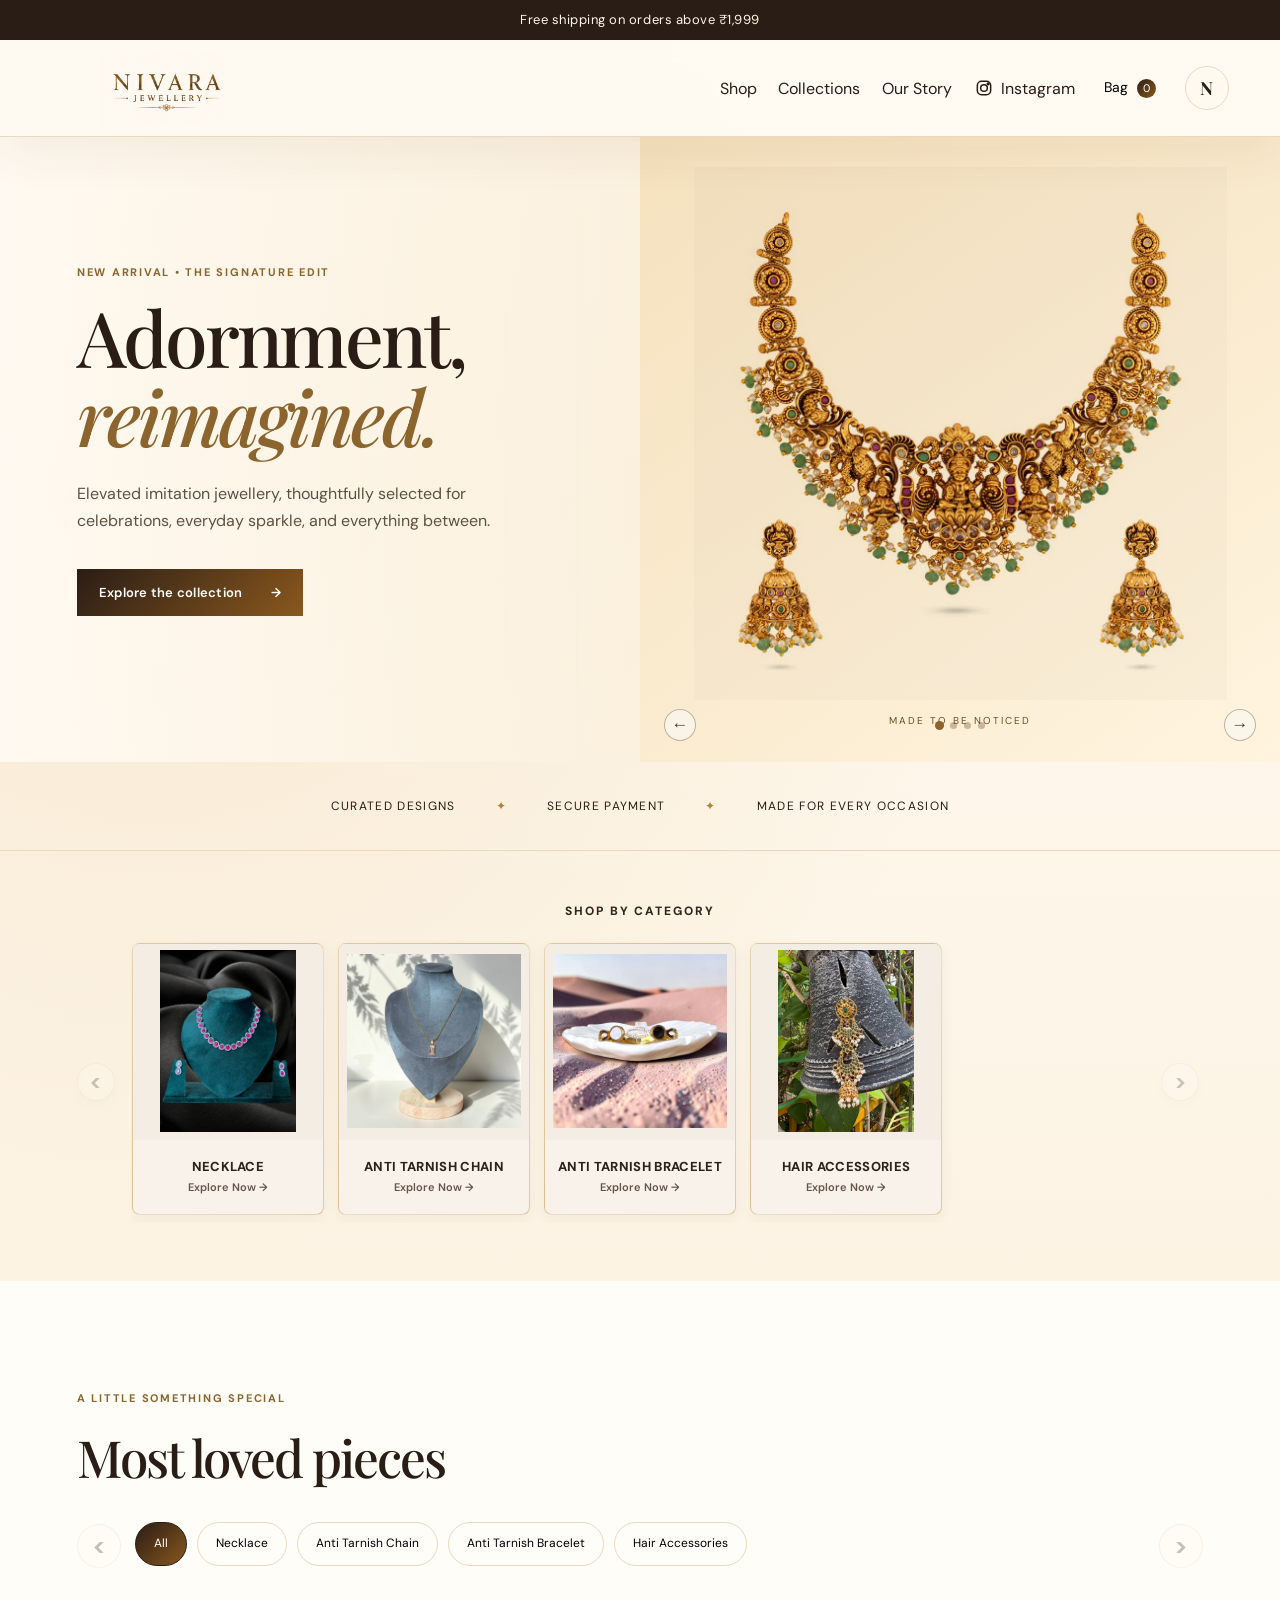
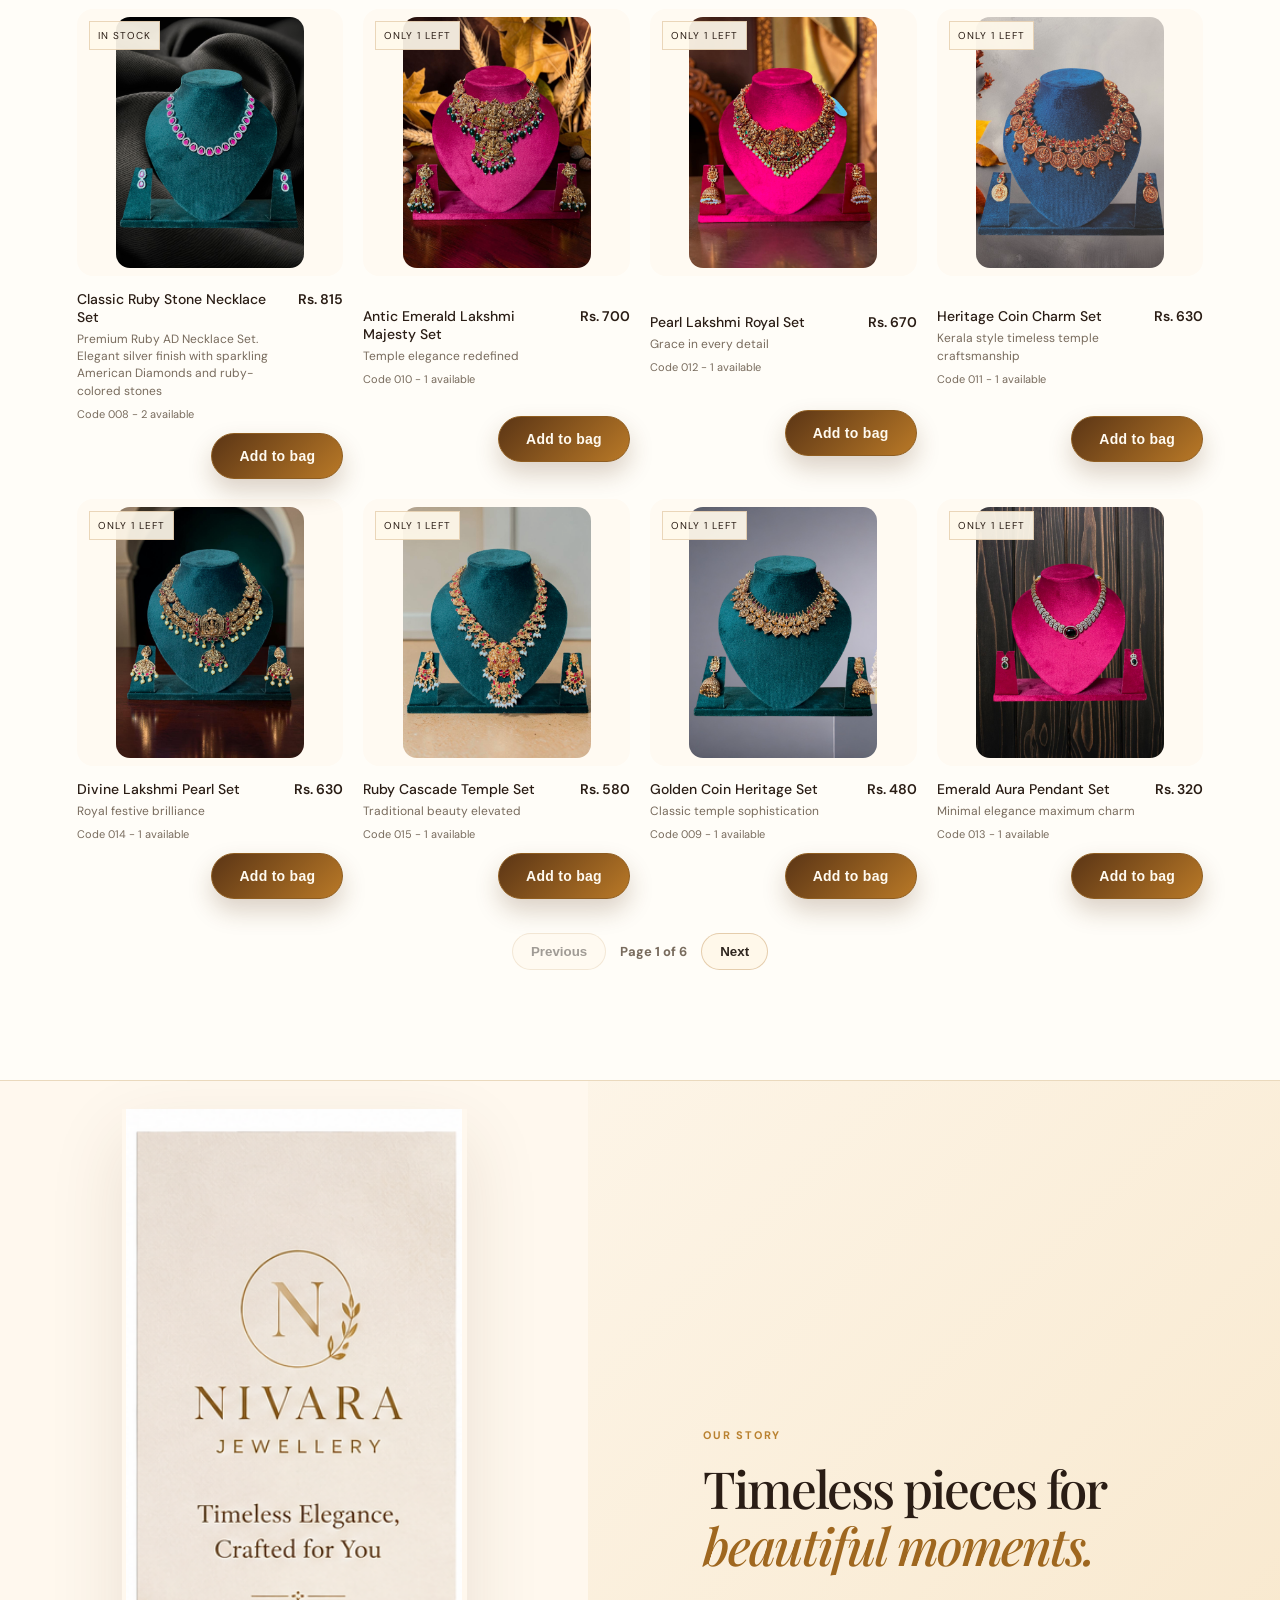
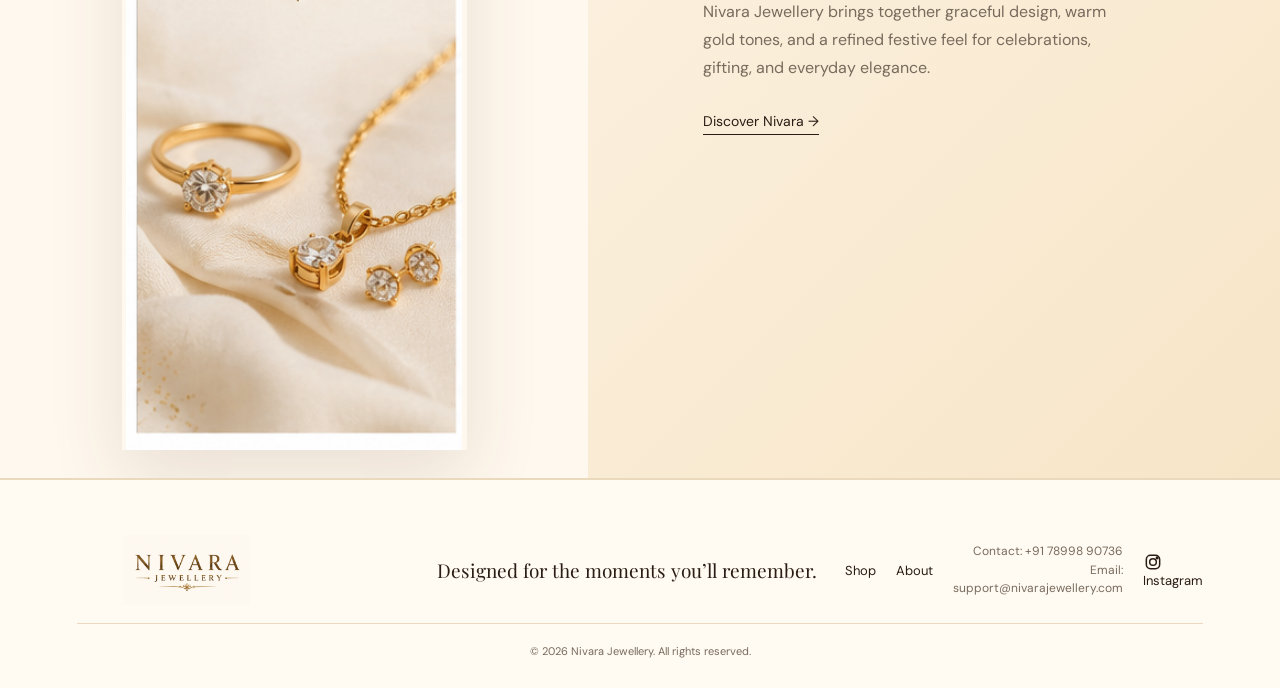
==== index.html @ 673c580d "New Fixes Promo code fix Image size" ====
<!doctype html>
<html lang="en">
<head>
  <meta charset="UTF-8" />
  <meta name="viewport" content="width=device-width, initial-scale=1.0" />
  <meta name="description" content="Shop Nivara Jewellery for elegant imitation jewellery, temple jewellery, necklace sets, forehead ornaments, and festive accessories crafted for timeless celebrations." />
  <meta name="keywords" content="Nivara Jewellery, imitation jewellery, temple jewellery, fashion jewellery, necklace sets, forehead ornament, bridal jewellery, Bangalore jewellery" />
  <meta name="author" content="Nivara Jewellery" />
  <meta name="robots" content="index, follow" />
  <link rel="canonical" href="https://nivarajewellery.com/" />
  <meta property="og:type" content="website" />
  <meta property="og:title" content="Nivara Jewellery | Modern Imitation Jewellery" />
  <meta property="og:description" content="Elegant imitation jewellery, temple-inspired pieces, necklace sets, and festive accessories for every beautiful moment." />
  <meta property="og:url" content="https://nivarajewellery.com/" />
  <meta property="og:image" content="https://nivarajewellery.com/assets/logo-wordmark.png" />
  <meta property="og:site_name" content="Nivara Jewellery" />
  <meta name="twitter:card" content="summary_large_image" />
  <meta name="twitter:title" content="Nivara Jewellery | Modern Imitation Jewellery" />
  <meta name="twitter:description" content="Elegant imitation jewellery and temple-inspired pieces for celebrations, gifting, and everyday sparkle." />
  <meta name="twitter:image" content="https://nivarajewellery.com/assets/logo-wordmark.png" />
  <title>Nivara Jewellery | Modern Imitation Jewellery</title>
  <script type="application/ld+json">
    {
      "@context": "https://schema.org",
      "@type": "JewelryStore",
      "name": "Nivara Jewellery",
      "url": "https://nivarajewellery.com/",
      "logo": "https://nivarajewellery.com/assets/logo-wordmark.png",
      "image": "https://nivarajewellery.com/assets/logo-wordmark.png",
      "description": "Elegant imitation jewellery, temple-inspired pieces, necklace sets, forehead ornaments, and festive accessories.",
      "telephone": "+91 78998 90736",
      "email": "support@nivarajewellery.com",
      "sameAs": ["https://www.instagram.com/the_nivara_jewellery"],
      "areaServed": "India",
      "priceRange": "??"
    }
  </script>
  <script>if ('scrollRestoration' in history) history.scrollRestoration = 'manual'; window.addEventListener('load', () => setTimeout(() => window.scrollTo(0, 0), 0));</script>
  <link rel="preconnect" href="https://fonts.googleapis.com" />
  <link rel="preconnect" href="https://fonts.gstatic.com" crossorigin />
  <link href="https://fonts.googleapis.com/css2?family=DM+Sans:wght@400;500;600;700&family=Playfair+Display:wght@500;600;700&display=swap" rel="stylesheet" />
  <link rel="stylesheet" href="styles.css" />
  <link rel="stylesheet" href="ivory-gold-theme.css" />
  <link rel="stylesheet" href="logo-refinement.css" />
  <link rel="stylesheet" href="hero-image.css" />
  <link rel="stylesheet" href="hero-slideshow.css" />
  <link rel="stylesheet" href="product-inventory.css?v=32" />
  <link rel="stylesheet" href="toast-position.css" />
  <link rel="stylesheet" href="modern-theme.css" />
  <link rel="stylesheet" href="checkout-fix.css" />
  <link rel="stylesheet" href="category-carousel.css" />
  <link rel="stylesheet" href="header-fix.css" />
  <link rel="stylesheet" href="launch-fixes.css" />
  <link rel="stylesheet" href="checkout-transition.css" />
  <link rel="stylesheet" href="mobile-ui-fix-v20.css" />
</head>
<body>
  <div class="announcement" id="announcementBar">Complimentary shipping on orders above &#8377;1,999</div>
  <header class="site-header">
    <a class="brand" href="#home" aria-label="Nivara Jewellery home">
      <img class="brand-wordmark-img" src="assets/logo-wordmark.png" alt="Nivara Jewellery" />
    </a>
    <div class="user-menu" id="userMenu">
      <button class="user-icon" id="userMenuToggle" type="button" aria-label="Customer menu">N</button>
      <div class="user-dropdown" id="userDropdown" hidden>
        <button type="button" data-profile-open>Profile</button>
        <button type="button" data-orders-open>Order History</button>
        <button type="button" data-logout>Logout</button>
      </div>
    </div>
    <button class="menu-button" aria-label="Open navigation" aria-expanded="false">&#9776;</button>
    <nav id="navigation"><a href="#shop">Shop</a><a href="#collections">Collections</a><a href="#story">Our Story</a><a class="instagram-link" href="https://www.instagram.com/the_nivara_jewellery?igsh=aWtvbTczMnhhcXJt&utm_source=qr" target="_blank" rel="noopener" aria-label="Nivara Jewellery on Instagram"><svg class="instagram-icon" viewBox="0 0 24 24" aria-hidden="true"><rect x="4" y="4" width="16" height="16" rx="5"></rect><circle cx="12" cy="12" r="4"></circle><circle cx="17" cy="7" r="1"></circle></svg> Instagram</a></nav>
    <button class="cart-button" id="cartToggle" aria-label="Open shopping bag">Bag <span id="cartCount">0</span></button>
  </header>

  <main id="home">
    <section class="hero">
      <div class="hero-copy">
        <p class="eyebrow">New arrival &bull; The signature edit</p>
        <h1>Adornment,<br><em>reimagined.</em></h1>
        <p class="hero-description">Elevated imitation jewellery, thoughtfully selected for celebrations, everyday sparkle, and everything between.</p>
        <a class="button button-dark" href="#shop">Explore the collection <span>&rarr;</span></a>
      </div>
      <div class="hero-art" aria-label="Statement jewellery showcase">
        <div class="arch"></div>
        <div class="earring earring-left"><i></i><b></b></div>
        <div class="earring earring-right"><i></i><b></b></div>
        <p>Made to be noticed</p>
      </div>
    </section>

    <section class="trust-strip"><p>Curated designs</p><span>&#10022;</span><p>Secure payment</p><span>&#10022;</span><p>Made for every occasion</p></section>

    <section class="section" id="collections">
      <div class="shop-category-heading"><p>SHOP BY CATEGORY</p></div>
      <div class="collection-carousel" aria-label="Jewellery categories">
        <button class="collection-scroll-button" id="collectionPrev" type="button" aria-label="Scroll categories left">&lt;</button>
        <div class="categories" id="collectionsList" tabindex="0" aria-label="Scrollable jewellery categories"></div>
        <button class="collection-scroll-button" id="collectionNext" type="button" aria-label="Scroll categories right">&gt;</button>
      </div>
    </section>

    <section class="section products-section" id="shop">
      <div class="section-heading"><div><p class="eyebrow">A little something special</p><h2>Most loved pieces</h2></div></div>
      <div class="product-filter-carousel" aria-label="Product categories">
        <button class="product-filter-scroll-button" id="filterPrev" type="button" aria-label="Scroll product categories left">&lt;</button>
        <div class="filters" id="productFilters" tabindex="0" aria-label="Scrollable product categories"><button class="filter active" data-filter="all">All</button></div>
        <button class="product-filter-scroll-button" id="filterNext" type="button" aria-label="Scroll product categories right">&gt;</button>
      </div>
      <div class="products" id="products"></div>
      <div class="product-pagination" id="productPagination"></div>
    </section>

    <section class="editorial" id="story">
      <div class="editorial-art">
        <div class="story-card">
          <img src="assets/logo-wordmark.png" alt="Nivara Jewellery" />
          <h3>Timeless Elegance,<br>Crafted for You</h3>
          <span></span>
          <div class="story-jewels"><i></i><b></b><em></em></div>
        </div>
      </div>
      <div class="editorial-copy">
        <p class="eyebrow">Our story</p>
        <h2>Timeless pieces for <em>beautiful moments.</em></h2>
        <p>Nivara Jewellery brings together graceful design, warm gold tones, and a refined festive feel for celebrations, gifting, and everyday elegance.</p>
        <a href="#shop" class="text-link">Discover Nivara &rarr;</a>
      </div>
    </section>

  </main>

  <footer id="contact"><div class="footer-logo"><img src="assets/logo-wordmark.png" alt="Nivara Jewellery" /></div><p>Designed for the moments you&rsquo;ll remember.</p><div><a href="#shop">Shop</a><a href="#story">About</a><span class="contact-details">Contact: +91 78998 90736<br>Email: support@nivarajewellery.com</span><a class="instagram-link" href="https://www.instagram.com/the_nivara_jewellery?igsh=aWtvbTczMnhhcXJt&utm_source=qr" target="_blank" rel="noopener"><svg class="instagram-icon" viewBox="0 0 24 24" aria-hidden="true"><rect x="4" y="4" width="16" height="16" rx="5"></rect><circle cx="12" cy="12" r="4"></circle><circle cx="17" cy="7" r="1"></circle></svg> Instagram</a></div><small>&copy; 2026 Nivara Jewellery. All rights reserved.</small></footer>

<aside class="cart-panel" id="cartPanel" aria-label="Shopping bag" aria-hidden="true"><div class="cart-header"><h2>Your bag <span id="cartTitleCount">0</span></h2><button id="cartClose" aria-label="Close shopping bag">&times;</button></div><div id="cartItems" class="cart-items"></div><div class="cart-empty" id="cartEmpty">Your bag is waiting for its first sparkle.<br><button id="continueShopping">Continue shopping</button></div><div class="cart-footer"><div class="cart-total-row"><span>Subtotal</span><strong id="cartSubtotal">&#8377;0</strong></div><div class="cart-total-row promo-discount-row" id="promoDiscountRow" hidden><span id="promoDiscountLabel">Promo discount</span><strong id="promoDiscount">- &#8377;0</strong></div><div class="cart-total-row" id="cartShippingRow" hidden><span>Standard shipping charge</span><strong id="cartShipping">&#8377;0</strong></div><div class="cart-total-row cart-grand-total" id="cartGrandTotalRow" hidden><span>Total</span><strong id="cartGrandTotal">&#8377;0</strong></div><small>Standard shipping charge: ₹99 below ₹1,999. Free shipping from ₹1,999. Promo applies to product subtotal only.</small><button class="button button-dark" id="checkoutButton" type="button">Secure checkout</button><button class="button whatsapp-checkout-button" id="whatsappCheckoutButton" type="button">Continue on WhatsApp</button></div></aside><div class="overlay" id="overlay"></div>
  <section class="checkout-review-modal" id="checkoutReviewModal" aria-hidden="true" hidden>
    <div class="checkout-review-card" role="dialog" aria-modal="true" aria-labelledby="checkoutReviewTitle">
      <div class="checkout-review-topbar"><button class="checkout-review-back" id="checkoutReviewClose" type="button" aria-label="Back to bag">&larr;</button><span class="checkout-mini-brand">NIVARA</span><span class="checkout-secure">100% Secured Payment &#128274;</span></div>
      <div class="checkout-review-body">
        <div class="checkout-summary-box">
          <div class="checkout-summary-heading"><span class="checkout-cart-icon">&#128722;</span><div><strong id="checkoutReviewTitle">Order Summary</strong><small id="checkoutItemCount">0 items</small></div><div class="checkout-summary-total"><s id="checkoutOriginalTotal" hidden></s><strong id="checkoutPayableTotal">Rs. 0</strong></div></div>
          <div id="checkoutReviewItems" class="checkout-review-items"></div>
        </div>
        <div class="checkout-promo-card">
          <div class="checkout-promo-row"><input id="checkoutPromoCode" maxlength="24" autocomplete="off" placeholder="Enter promo code" aria-label="Promo code" /><button id="checkoutPromoApply" type="button">Apply</button></div>
          <small id="checkoutPromoStatus" class="checkout-promo-status" aria-live="polite"></small>
        </div>
        <div class="checkout-customer-card"><div class="checkout-section-label">Customer details</div><div id="checkoutCustomerDetails"></div></div>
        <div class="checkout-bill-card"><div class="checkout-bill-row"><span>Subtotal</span><strong id="checkoutReviewSubtotal">Rs. 0</strong></div><div class="checkout-bill-row" id="checkoutReviewDiscountRow" hidden><span id="checkoutReviewDiscountLabel">Promo discount</span><strong id="checkoutReviewDiscount">- Rs. 0</strong></div><div class="checkout-bill-row"><span>Standard shipping charge</span><strong id="checkoutReviewShipping">Rs. 0</strong></div><div class="checkout-bill-row checkout-bill-total"><span>Total</span><strong id="checkoutReviewTotal">Rs. 0</strong></div></div>
      </div>
      <div class="checkout-review-footer"><div class="checkout-trust">Secure checkout powered by Razorpay</div><button class="button button-dark" id="checkoutContinueButton" type="button">Continue to payment</button></div>
    </div>
  </section>
<section class="profile-modal" id="profileModal" aria-hidden="true" hidden><div class="profile-card"><button class="profile-close" id="profileClose" type="button" aria-label="Close profile">&times;</button><p class="eyebrow">My profile</p><h2>Customer details</h2><form id="profileForm"><label>Name<input name="name" required /></label><label>Email<input name="email" type="email" readonly /></label><label>Mobile number<input name="phone" type="tel" required /></label><small class="profile-help-text">Mobile verification is currently disabled. Email verification is used for account security.</small><button class="button button-dark" type="submit">Save profile</button><button class="button" id="manageAddressesButton" type="button">Manage saved addresses</button></form></div></section>
  <section class="profile-modal address-book-modal" id="deliveryAddressModal" aria-hidden="true" hidden><div class="profile-card address-book-card"><button class="profile-close" id="deliveryAddressClose" type="button" aria-label="Close delivery addresses">&times;</button><p class="eyebrow" id="deliveryAddressEyebrow">Delivery address</p><h2 id="deliveryAddressTitle">Choose delivery address</h2><div id="savedAddressList" class="saved-address-list"></div><button class="button" id="addAddressButton" type="button">+ Add new address</button><form id="addressForm" class="address-form" hidden><input name="id" type="hidden" /><label>Label<input name="label" placeholder="Home, Work, Parents" required /></label><div class="address-form-grid"><label>Recipient name<input name="recipientName" required /></label><label>Phone<input name="phone" type="tel" required /></label><label class="wide">Address line 1<input name="line1" required /></label><label class="wide">Address line 2<input name="line2" /></label><label>City<input name="city" required /></label><label>State<input name="state" required /></label><label>Pincode<input name="pincode" inputmode="numeric" required /></label><label class="checkbox-line"><input name="isDefault" type="checkbox" /> Set as default</label></div><div class="address-form-actions"><button class="button button-dark" type="submit">Save address</button><button class="link-button" id="cancelAddressEdit" type="button">Cancel</button></div></form><button class="button button-dark" id="useSelectedAddress" type="button">Use selected address</button></div></section>
  <section class="profile-modal" id="ordersModal" aria-hidden="true" hidden><div class="profile-card"><button class="profile-close" id="ordersClose" type="button" aria-label="Close orders">&times;</button><p class="eyebrow">My orders</p><h2>Order history</h2><div id="ordersList" class="orders-list"></div></div></section>

  <section class="profile-modal order-summary-modal" id="orderSummaryModal" aria-hidden="true" hidden><div class="profile-card order-summary-card"><button class="profile-close" id="orderSummaryClose" type="button" aria-label="Close order summary">&times;</button><p class="eyebrow" id="orderSummaryEyebrow">Order confirmed</p><h2 id="orderSummaryTitle">Thank you for your order</h2><div id="orderSummaryContent"></div><div class="order-summary-actions"><button class="button button-dark" id="downloadOrderSummary" type="button">Download order summary</button><button class="button" id="backToOrders" type="button">Back to order history</button><button class="link-button" id="continueAfterOrder" type="button">Continue shopping</button></div></div></section>
  <section class="image-viewer" id="imageViewer" aria-hidden="true" hidden><div class="image-viewer-card"><button class="image-viewer-close" id="imageViewerClose" type="button" aria-label="Close image viewer">&times;</button><img id="imageViewerPhoto" src="" alt="" /><div class="image-viewer-controls"><button id="imageViewerPrev" type="button">Previous</button><span class="image-viewer-count" id="imageViewerCount">1/1</span><button id="imageViewerNext" type="button">Next</button><label for="imageZoomSlider">Zoom</label><input id="imageZoomSlider" type="range" min="1" max="3" step="0.05" value="1" /><span id="imageZoomLevel">100%</span><button id="imageZoomReset" type="button">Reset</button></div></div></section>
  <div class="toast" id="toast" role="status" aria-live="polite"></div>
  <script src="https://checkout.razorpay.com/v1/checkout.js"></script>
  <div class="checkout-transition-overlay" id="checkoutTransitionOverlay" aria-live="polite" aria-busy="true">
    <div class="checkout-transition-card">
      <div class="checkout-transition-spinner" aria-hidden="true"></div>
      <strong>Preparing your checkout</strong>
      <span>Loading your saved delivery details...</span>
    </div>
  </div>
  <script src="app.js"></script>
  <script src="hero-image.js"></script>
</body>
</html>
---- styles.css ----
:root{--ink:#29231f;--muted:#766e66;--cream:#f7f3ed;--line:#e4ddd4;--gold:#b57b38;--peach:#e9c4b8;--rose:#bf7c70}*{box-sizing:border-box}html{scroll-behavior:smooth}body{margin:0;background:var(--cream);color:var(--ink);font-family:'DM Sans',sans-serif}a{color:inherit;text-decoration:none}.announcement{background:#332b26;color:#f8f1e9;text-align:center;padding:10px;font-size:12px;letter-spacing:.04em}.announcement span{color:#ddae6d;margin:0 12px}.site-header{height:94px;display:flex;align-items:center;justify-content:space-between;padding:10px 6vw;border-bottom:1px solid var(--line);background:rgba(247,243,237,.95);position:sticky;top:0;z-index:10}.brand img{width:104px;height:72px;object-fit:cover;object-position:center 62%;mix-blend-mode:multiply}.site-header nav{display:flex;gap:34px;font-size:14px}.site-header nav a:hover,.section-heading>a:hover,.text-link:hover{color:var(--gold)}.cart-button,.menu-button{font:inherit;background:transparent;border:0;cursor:pointer}.cart-button{font-size:14px}.cart-button span{display:inline-grid;place-items:center;background:var(--ink);color:white;border-radius:50%;font-size:11px;width:19px;height:19px;margin-left:5px}.menu-button{display:none;font-size:22px}.hero{min-height:625px;display:grid;grid-template-columns:1fr 1fr;background:#e8c5b8;overflow:hidden}.hero-copy{padding:clamp(70px,10vw,150px) 6vw;position:relative;z-index:1}.eyebrow{text-transform:uppercase;font-size:11px;font-weight:700;letter-spacing:.16em;color:#99633f;margin:0 0 18px}.hero h1,h2{font-family:'Playfair Display',serif;font-weight:500;letter-spacing:-.04em}.hero h1{font-size:clamp(50px,6vw,80px);line-height:1.03;margin:0 0 25px}.hero h1 em,h2 em{font-weight:500;color:#9a564d}.hero-description{max-width:430px;font-size:16px;line-height:1.7;color:#604a42;margin-bottom:34px}.button{border:0;display:inline-flex;justify-content:center;align-items:center;gap:28px;padding:15px 22px;font:600 13px 'DM Sans',sans-serif;letter-spacing:.02em;cursor:pointer;transition:.2s}.button:hover{transform:translateY(-2px)}.button-dark{background:#302925;color:white}.button-light{background:white;color:#302925}.hero-art{position:relative;background:linear-gradient(130deg,#efd3c7,#ca8a7d);min-height:500px;overflow:hidden}.hero-art:after{content:'';position:absolute;inset:0;background:radial-gradient(circle at 50% 30%,transparent 0 15%,rgba(93,50,36,.08) 80%)}.arch{position:absolute;width:470px;height:620px;border:2px solid rgba(247,209,146,.9);border-bottom:0;border-radius:300px 300px 0 0;bottom:-90px;left:50%;transform:translateX(-50%);box-shadow:0 0 0 12px rgba(180,117,54,.18),0 0 0 14px rgba(255,231,180,.65)}.earring{position:absolute;top:185px;width:115px;height:190px;z-index:2}.earring i{position:absolute;left:50%;width:16px;height:16px;background:#fbe1a0;border:3px solid #a56a21;border-radius:50%;transform:translateX(-50%)}.earring b{position:absolute;top:23px;left:14px;width:88px;height:124px;background:linear-gradient(130deg,#f8d881,#a76818);clip-path:polygon(50% 0,83% 20%,100% 55%,50% 100%,0 55%,17% 20%);border-radius:48%;filter:drop-shadow(4px 7px 4px rgba(73,34,19,.25))}.earring-left{left:25%;transform:rotate(-8deg)}.earring-right{right:25%;transform:rotate(8deg)}.hero-art p{position:absolute;z-index:3;bottom:42px;left:0;right:0;text-align:center;text-transform:uppercase;font-size:10px;letter-spacing:.2em;color:#77423b}.trust-strip{display:flex;align-items:center;justify-content:center;gap:40px;padding:24px;font-size:12px;text-transform:uppercase;letter-spacing:.11em;border-bottom:1px solid var(--line)}.trust-strip span{color:var(--gold)}.section{padding:110px 6vw}.section-heading{display:flex;align-items:end;justify-content:space-between;margin-bottom:42px}.section-heading h2{font-size:clamp(36px,4vw,53px);margin:0}.section-heading>a,.text-link{font-size:14px;border-bottom:1px solid var(--ink);padding-bottom:4px}.categories{display:grid;grid-template-columns:repeat(4,1fr);gap:18px}.category{height:230px;padding:25px;display:flex;flex-direction:column;justify-content:end;position:relative;overflow:hidden;color:#332b26}.category span{font-family:Georgia;font-size:115px;line-height:.6;position:absolute;top:35px;left:50%;transform:translateX(-50%);opacity:.72;color:#a96d2d}.category b,.category small{z-index:1}.category b{font-family:'Playfair Display';font-size:25px;font-weight:500}.category small{font-size:12px;margin-top:4px}.category-earrings{background:#efd7cc}.category-necklaces{background:#d7d2c5}.category-bangles{background:#eddcae}.category-bridal{background:#d8b6ad}.products-section{background:#fffdfa}.filters{display:flex;gap:8px}.filter{border:1px solid var(--line);padding:9px 13px;border-radius:100px;background:transparent;font:12px 'DM Sans';cursor:pointer}.filter.active{background:var(--ink);color:white;border-color:var(--ink)}.products{display:grid;grid-template-columns:repeat(4,1fr);gap:20px}.product{position:relative}.product-image{height:320px;display:grid;place-items:center;position:relative;overflow:hidden}.product-image:before{content:'';position:absolute;width:185px;height:185px;border:1px solid rgba(111,66,33,.2);border-radius:50%}.product-jewel{font-family:Georgia;font-size:130px;line-height:1;color:#a96924;filter:drop-shadow(5px 7px 3px rgba(70,40,22,.22));z-index:1}.product:nth-child(1) .product-image{background:#e6cbc0}.product:nth-child(2) .product-image{background:#d9d5cb}.product:nth-child(3) .product-image{background:#eadab6}.product:nth-child(4) .product-image{background:#d9b8ae}.product:nth-child(5) .product-image{background:#e4d1c6}.product:nth-child(6) .product-image{background:#d5d0c6}.product:nth-child(7) .product-image{background:#ecdfc0}.product:nth-child(8) .product-image{background:#ddc0b8}.product-tag{position:absolute;top:12px;left:12px;font-size:10px;text-transform:uppercase;letter-spacing:.1em;background:#fffdf9;padding:7px 8px;z-index:2}.add-button{position:absolute;bottom:14px;right:14px;border:0;border-radius:50%;width:38px;height:38px;background:#fffdf9;font-size:22px;cursor:pointer;opacity:0;transform:translateY(5px);transition:.2s}.product:hover .add-button{opacity:1;transform:none}.product-info{padding:16px 2px 5px;display:flex;justify-content:space-between;gap:10px}.product-info h3{font-size:14px;font-weight:500;margin:0 0 5px}.product-info p{font-size:12px;color:var(--muted);margin:0}.price{font-size:14px;font-weight:600;white-space:nowrap}.editorial{display:grid;grid-template-columns:1fr 1fr;background:#332b26;color:#f8f2eb}.editorial-art{min-height:480px;background:#c48c7d;position:relative;overflow:hidden}.gold-chain{position:absolute;width:320px;height:320px;border:12px solid #c48839;border-left-color:#f2cf7d;border-radius:50%;top:80px;left:calc(50% - 160px);box-shadow:inset 0 0 0 3px #7d4b18}.pearl{position:absolute;width:100px;height:100px;border-radius:50%;background:radial-gradient(circle at 32% 26%,#fff,#d4b5a1 60%,#9e6e5b);z-index:2}.pearl-one{top:100px;left:25%}.pearl-two{bottom:82px;right:22%;width:70px;height:70px}.editorial-copy{padding:clamp(60px,9vw,120px);align-self:center}.editorial-copy .eyebrow{color:#d9a66c}.editorial h2{font-size:clamp(38px,4vw,57px);line-height:1.1;margin:0 0 25px}.editorial h2 em{color:#f0c1ad}.editorial-copy>p:not(.eyebrow){line-height:1.75;color:#d8cbc2;max-width:430px;margin-bottom:28px}.editorial .text-link{border-color:#f8f2eb}.newsletter{text-align:center;background:#ead9c8;padding:105px 20px}.newsletter h2{font-size:clamp(36px,4vw,54px);margin:0 0 10px}.newsletter>p:not(.eyebrow){color:#756056;font-size:14px}.newsletter form{display:flex;max-width:450px;margin:30px auto 8px}.newsletter input{border:0;background:#fffaf5;padding:16px;width:100%;font:14px 'DM Sans'}.newsletter small{color:#795348}footer{padding:55px 6vw 30px;display:grid;grid-template-columns:1fr 1fr 1fr;align-items:center;gap:18px}footer img{width:100px;height:75px;object-fit:cover;object-position:center 62%;mix-blend-mode:multiply}footer p{font-family:'Playfair Display';font-size:19px;margin:0}footer div{display:flex;justify-content:end;gap:20px;font-size:13px}footer small{grid-column:1/-1;border-top:1px solid var(--line);padding-top:20px;color:var(--muted);font-size:11px}.cart-panel{position:fixed;z-index:30;right:0;top:0;height:100%;width:min(430px,100%);background:#fffdfa;transform:translateX(105%);transition:.3s;display:flex;flex-direction:column;padding:25px}.cart-panel.open{transform:none}.overlay{position:fixed;inset:0;background:rgba(35,26,20,.35);z-index:20;opacity:0;visibility:hidden;transition:.3s}.overlay.open{opacity:1;visibility:visible}.cart-header{display:flex;justify-content:space-between;align-items:center;border-bottom:1px solid var(--line);padding-bottom:18px}.cart-header h2{font-size:29px;margin:0}.cart-header button{border:0;background:none;font-size:32px;cursor:pointer}.cart-items{flex:1;overflow:auto}.cart-item{display:grid;grid-template-columns:67px 1fr auto;gap:12px;padding:17px 0;border-bottom:1px solid var(--line)}.cart-icon{height:67px;display:grid;place-items:center;background:#ead6ca;font-family:Georgia;color:#a96924;font-size:34px}.cart-item h3{font-size:14px;margin:4px 0}.cart-item p{font-size:13px;margin:0;color:var(--muted)}.cart-item button{border:0;background:none;color:var(--muted);cursor:pointer;font-size:12px;padding:3px 0}.cart-empty{flex:1;padding-top:70px;text-align:center;color:var(--muted);line-height:1.7}.cart-empty button{margin-top:15px;border:0;border-bottom:1px solid;background:none;cursor:pointer;padding:3px}.cart-footer{border-top:1px solid var(--line);padding-top:18px}.cart-footer>div{display:flex;justify-content:space-between;font-size:15px}.cart-footer small{display:block;color:var(--muted);font-size:11px;margin:8px 0 16px}.cart-footer .button{width:100%}.toast{position:fixed;z-index:50;left:50%;bottom:25px;transform:translate(-50%,90px);background:#332b26;color:white;padding:13px 20px;border-radius:3px;font-size:13px;transition:.25s}.toast.show{transform:translate(-50%,0)}
@media(max-width:760px){.site-header{height:76px;padding:6px 5vw}.brand img{width:82px;height:58px}.menu-button{display:block;order:2}.site-header nav{display:none;position:absolute;top:75px;left:0;right:0;background:var(--cream);padding:20px 5vw;flex-direction:column;border-bottom:1px solid var(--line)}.site-header nav.open{display:flex}.cart-button{order:3}.hero{grid-template-columns:1fr}.hero-copy{padding:70px 7vw 55px}.hero-art{min-height:380px}.arch{width:340px;height:460px}.earring{top:110px;transform:scale(.8)}.earring-left{left:17%}.earring-right{right:17%}.trust-strip{gap:12px;font-size:9px;padding:17px 5px}.section{padding:70px 5vw}.section-heading{align-items:start;gap:20px}.section-heading>a{white-space:nowrap}.categories{grid-template-columns:repeat(2,1fr)}.category{height:180px}.products{grid-template-columns:repeat(2,1fr);gap:13px}.product-image{height:210px}.product-jewel{font-size:90px}.product-image:before{width:130px;height:130px}.add-button{opacity:1;transform:none;width:34px;height:34px}.filters{display:none}.editorial{grid-template-columns:1fr}.editorial-art{min-height:300px}.editorial-copy{padding:65px 7vw}.newsletter{padding:75px 20px}.newsletter form{flex-direction:column;gap:8px}.newsletter .button{width:100%}footer{grid-template-columns:1fr 1fr}footer p{font-size:16px}footer div{justify-content:start;grid-column:1/-1}.cart-panel{width:100%}}
---- ivory-gold-theme.css ----
/* Nivara's Ivory & Antique Gold theme */
:root{--ink:#2f271d;--muted:#746b5c;--cream:#fbf7ee;--line:#e6dcc8;--gold:#a97931}
.announcement{background:#30271e;color:#fff9ee}.announcement span{color:#e0ba73}.site-header{background:rgba(251,247,238,.95)}
.hero{background:#eee2ca}.hero-art{background:linear-gradient(130deg,#f5ead4,#c9a66e)}.hero-art:after{background:radial-gradient(circle at 50% 30%,transparent 0 15%,rgba(76,48,19,.1) 80%)}
.eyebrow{color:#8c642d}.hero h1 em,h2 em{color:#8c642d}.hero-description{color:#5e5141}.button-dark{background:#30271e;color:white}.button-light{color:#30271e}
.category-earrings{background:#f1e4cc}.category-necklaces{background:#dfd6c4}.category-bangles{background:#ead5a3}.category-bridal{background:#d8c0a0}.products-section{background:#fffdf8}
.product:nth-child(1) .product-image{background:#ecdec5}.product:nth-child(2) .product-image{background:#ded7c8}.product:nth-child(3) .product-image{background:#ead8aa}.product:nth-child(4) .product-image{background:#dac4a4}.product:nth-child(5) .product-image{background:#eadbc2}.product:nth-child(6) .product-image{background:#ded5c4}.product:nth-child(7) .product-image{background:#eadbb8}.product:nth-child(8) .product-image{background:#ddc7aa}
.editorial{background:#30271e}.editorial-art{background:#b7915c}.editorial-copy .eyebrow{color:#d9ad6b}.editorial h2 em{color:#f0d39b}.newsletter{background:#f0e3cb}.newsletter>p:not(.eyebrow){color:#6e604d}.newsletter small{color:#795d36}.cart-panel{background:#fffdf8}.cart-icon{background:#ecdec5}.toast{background:#30271e}
---- logo-refinement.css ----
.site-header {
  min-height: 112px;
}

.brand {
  width: 260px;
  min-width: 220px;
  display: grid;
  place-items: center;
  padding-top: 4px;
}

.brand-symbol-img {
  display: none !important;
}

.brand-wordmark-img {
  width: 250px !important;
  height: 86px !important;
  object-fit: contain !important;
  object-position: center !important;
  mix-blend-mode: multiply;
}

.footer-logo {
  display: flex;
  align-items: center;
  justify-content: flex-start;
}

.footer-logo img {
  width: 220px !important;
  height: 70px !important;
  object-fit: contain !important;
  object-position: center !important;
  mix-blend-mode: multiply;
}

@media (max-width: 760px) {
  .site-header {
    min-height: 90px;
  }

  .brand {
    width: 170px;
    min-width: 150px;
  }

  .brand-wordmark-img {
    width: 160px !important;
    height: 58px !important;
  }

  .footer-logo img {
    width: 170px !important;
    height: 58px !important;
  }
}
---- hero-image.css ----
.hero-art{background:#eee2ca;display:flex;align-items:center;justify-content:center;padding:36px 7% 62px}
.hero-art:after,.hero-art .arch,.hero-art .earring{display:none}
.hero-art .hero-product-image{width:100%;height:100%;max-height:470px;object-fit:contain;position:relative;z-index:1;mix-blend-mode:multiply;filter:contrast(1.04) saturate(.96)}
.hero-art p{color:#6e4c25;bottom:25px;z-index:2}
@media(max-width:760px){.hero-art{padding:25px 10% 52px}.hero-art .hero-product-image{max-height:315px}.hero-art p{bottom:17px}}
---- hero-slideshow.css ----
.hero-art{display:block;padding:0}.hero-slides{position:absolute;inset:0;overflow:hidden}.hero-art .hero-slide{position:absolute;inset:0;width:100%;height:100%;padding:30px 8% 62px;object-fit:contain;opacity:0;transform:scale(1.035);transition:opacity .65s ease,transform .65s ease;mix-blend-mode:multiply;filter:contrast(1.04) saturate(.96)}.hero-art .hero-slide.active{opacity:1;transform:scale(1)}.hero-slider-controls{position:absolute;z-index:4;left:24px;right:24px;bottom:21px;display:flex;align-items:center;justify-content:space-between}.hero-slider-button{width:32px;height:32px;border:1px solid rgba(82,57,25,.35);border-radius:50%;background:rgba(251,247,238,.8);color:#4b351c;font-size:17px;cursor:pointer}.hero-slider-button:hover{background:#fff}.hero-slider-dots{display:flex;gap:7px}.hero-slider-dot{height:7px;width:7px;border:0;border-radius:50%;background:rgba(90,63,27,.32);padding:0;cursor:pointer}.hero-slider-dot.active{background:#8c642d;transform:scale(1.3)}.hero-art p{bottom:25px;pointer-events:none}@media(max-width:760px){.hero-art .hero-slide{padding:20px 8% 50px}.hero-slider-controls{left:15px;right:15px;bottom:13px}.hero-art p{bottom:17px}}
---- product-inventory.css ----
.product {
  display: grid;
  gap: 12px;
}

.product-image {
  aspect-ratio: 1 / 1 !important;
  height: auto !important;
  min-height: 0 !important;
  display: grid !important;
  place-items: center !important;
  position: relative;
  overflow: hidden;
  background: #fffaf2 !important;
  border-radius: 16px;
}

.product-image::before {
  display: none;
}

.product-photo-button {
  width: 100% !important;
  height: 100% !important;
  padding: 0 !important;
  border: 0;
  background: transparent;
  cursor: zoom-in;
  display: flex !important;
  align-items: center !important;
  justify-content: center !important;
  overflow: hidden;
}

.category img {
  position: absolute;
  inset: 0;
  width: 100%;
  height: 100%;
  object-fit: cover;
  opacity: 0.34;
  transform: scale(1.04);
}

.category::after {
  content: '';
  position: absolute;
  inset: 0;
  background: linear-gradient(180deg, rgba(255, 250, 242, 0.18), rgba(255, 244, 221, 0.92));
}

.category b,
.category small {
  position: relative;
  z-index: 1;
}

.product-photo {
  width: auto !important;
  height: auto !important;
  max-width: 94% !important;
  max-height: 94% !important;
  object-fit: contain !important;
  object-position: center center !important;
  padding: 0 !important;
  margin: auto !important;
  display: block;
  position: relative;
  z-index: 1;
  mix-blend-mode: multiply;
  border-radius: 14px;
}

.product-tag {
  background: rgba(255, 249, 235, 0.92);
  border: 1px solid rgba(181, 123, 56, 0.28);
}

.add-button {
  position: static;
  justify-self: end;
  width: auto;
  min-width: 132px;
  height: 46px;
  padding: 0 20px;
  border: 1px solid #8f5d20;
  border-radius: 999px;
  background: linear-gradient(135deg, #5b3515, #b97927);
  color: #fffaf0;
  font-size: 14px;
  font-weight: 800;
  letter-spacing: 0.02em;
  opacity: 1;
  transform: none;
  z-index: 2;
  box-shadow: 0 12px 24px rgba(91, 53, 21, 0.22);
  transition: transform 0.2s ease, box-shadow 0.2s ease, background 0.2s ease;
}

.add-button:hover:not(:disabled) {
  transform: translateY(-2px);
  background: linear-gradient(135deg, #704217, #d09335);
  box-shadow: 0 16px 30px rgba(91, 53, 21, 0.28);
}

.add-button:disabled {
  cursor: not-allowed;
  color: #89796c;
  background: #efe3d1;
}

.notify-button {
  color: #5b3515;
  background: #fff7e8;
  border: 1px solid rgba(181, 123, 56, 0.34);
}

.notify-button:hover {
  color: white;
}

.quantity-stepper {
  z-index: 2;
  display: inline-grid;
  grid-template-columns: 38px 42px 38px;
  align-items: center;
  background: #fff8ea;
  border: 1px solid rgba(181, 123, 56, 0.3);
  box-shadow: 0 8px 20px rgba(41, 35, 31, 0.1);
}

.product-stepper {
  position: static;
  justify-self: end;
}

.quantity-stepper button,
.bag-stepper button {
  width: 38px;
  height: 40px;
  border: 0;
  background: transparent;
  color: var(--ink);
  cursor: pointer;
  font-size: 20px;
  font-weight: 800;
}

.quantity-stepper button:disabled {
  color: #b7aaa0;
  cursor: not-allowed;
}

.quantity-stepper span,
.bag-stepper span {
  text-align: center;
  font-weight: 800;
  font-size: 14px;
}

.product-tag-sold {
  color: #8d3d35;
}

.product-info {
  align-items: flex-start;
  padding: 2px 0 0;
}

.product-info p {
  max-width: 230px;
  line-height: 1.45;
}

.product-info small {
  display: block;
  margin-top: 7px;
  color: var(--muted);
  font-size: 11px;
}

.cart-photo {
  width: 67px;
  height: 67px;
  object-fit: contain;
  background: transparent;
  border: 0;
  padding: 0;
}

.care-details {
  margin-top: 8px;
  max-width: 245px;
  border: 1px solid rgba(181, 123, 56, 0.18);
  border-radius: 10px;
  background: #fff8ea;
  color: #4b3828;
  font-size: 12px;
}

.care-details summary {
  cursor: pointer;
  padding: 8px 10px;
  font-weight: 800;
  color: #7b4a17;
}

.care-details p {
  margin: 0 !important;
  padding: 0 10px 10px;
  color: #5f5145 !important;
  line-height: 1.45;
}

.care-tip {
  position: relative;
  display: inline-grid;
  place-items: center;
  width: 20px;
  height: 20px;
  margin-left: 6px;
  border-radius: 50%;
  background: #fff2d7;
  color: #7b4a17;
  border: 1px solid rgba(181, 123, 56, 0.35);
  font-size: 12px;
  font-weight: 900;
  cursor: help;
}

.care-tip span {
  position: absolute;
  left: 0;
  right: auto;
  top: calc(100% + 8px);
  z-index: 40;
  width: min(300px, 62vw);
  max-height: 220px;
  overflow: auto;
  padding: 10px 12px;
  background: #2f261f;
  color: #fffaf0;
  border-radius: 8px;
  font-size: 12px;
  font-weight: 600;
  line-height: 1.45;
  opacity: 0;
  pointer-events: none;
  transform: translateY(6px);
  transition: 0.18s ease;
}

.cart-item .care-tip span {
  left: auto;
  right: -36px;
}

.care-tip:hover span,
.care-tip:focus span {
  opacity: 1;
  transform: translateY(0);
}

.image-viewer {
  position: fixed;
  inset: 0;
  z-index: 60;
  display: none;
  place-items: center;
  padding: 24px;
  background: rgba(32, 24, 18, 0.72);
}

.image-viewer.open {
  display: grid;
}

.image-viewer[hidden] {
  display: none !important;
}

.image-viewer-card {
  position: relative;
  width: min(760px, 96vw);
  height: min(86vh, 860px);
  display: grid;
  grid-template-rows: minmax(0, 1fr) auto;
  gap: 14px;
  padding: 18px;
  background: #fffaf2;
  box-shadow: 0 30px 90px rgba(0, 0, 0, 0.3);
  overflow: hidden;
}

.image-viewer-card img {
  width: 100%;
  height: 100%;
  min-height: 0;
  max-height: calc(86vh - 96px);
  object-fit: contain;
  transform-origin: center;
  transition: transform 0.18s ease;
  cursor: grab;
  touch-action: none;
  user-select: none;
}

.image-viewer-card img.is-dragging {
  cursor: grabbing;
  transition: none;
}

.image-viewer-close {
  position: absolute;
  right: 14px;
  top: 12px;
  z-index: 2;
  width: 38px;
  height: 38px;
  border: 0;
  border-radius: 50%;
  background: #2f261f;
  color: white;
  cursor: pointer;
  font-size: 24px;
  line-height: 1;
}

.image-viewer-controls {
  position: relative;
  z-index: 3;
  display: flex;
  justify-content: center;
  align-items: center;
  gap: 14px;
  padding: 12px;
  background: #fffaf2;
  border-top: 1px solid rgba(181, 123, 56, 0.18);
}

.image-viewer-controls button {
  min-width: 70px;
  height: 34px;
  border: 1px solid rgba(181, 123, 56, 0.32);
  border-radius: 999px;
  background: #fff7e8;
  color: #5b3515;
  cursor: pointer;
  font-size: 12px;
  font-weight: 800;
}

.image-viewer-count {
  min-width: 44px;
  color: #8c5a21;
  font-size: 12px;
  font-weight: 900;
}

.image-viewer-controls label {
  font-size: 12px;
  font-weight: 800;
  letter-spacing: 0.08em;
  text-transform: uppercase;
  color: #8c5a21;
}

.image-viewer-controls input {
  width: min(260px, 38vw);
  accent-color: #8c5518;
}

.image-viewer-controls span {
  min-width: 58px;
  text-align: center;
  font-weight: 900;
}

.bag-stepper {
  display: inline-grid;
  grid-template-columns: 32px 34px 32px;
  align-items: center;
  margin: 8px 0 4px;
  background: #fff8ea;
  border: 1px solid rgba(181, 123, 56, 0.25);
}

.bag-stepper button {
  width: 32px;
  height: 32px;
  font-size: 18px;
}

.product-pagination {
  display: flex;
  justify-content: center;
  align-items: center;
  gap: 14px;
  margin-top: 34px;
}

.product-pagination button {
  border: 1px solid rgba(181, 123, 56, 0.35);
  border-radius: 999px;
  background: #fff8ea;
  color: #2f261f;
  padding: 10px 18px;
  font-weight: 800;
  cursor: pointer;
}

.product-pagination button:disabled {
  opacity: 0.45;
  cursor: not-allowed;
}

.product-pagination span {
  color: var(--muted);
  font-size: 13px;
  font-weight: 700;
}

.cart-items {
  overflow-x: visible;
  padding-right: 4px;
}

.cart-panel {
  overflow: visible;
}

.user-menu {
  position: relative !important;
}

.user-dropdown {
  position: absolute;
  right: 0;
  top: calc(100% + 12px);
  z-index: 70;
  min-width: 170px;
  display: grid;
  gap: 4px;
  padding: 10px;
  border: 1px solid rgba(181, 123, 56, 0.24);
  border-radius: 16px;
  background: #fffaf0;
  box-shadow: 0 18px 45px rgba(47, 38, 31, 0.16);
}

.user-dropdown[hidden] {
  display: none !important;
}

.user-dropdown button {
  border: 0;
  border-radius: 10px;
  background: transparent;
  color: var(--ink);
  padding: 11px 12px;
  text-align: left;
  font-weight: 800;
  cursor: pointer;
}

.user-dropdown button:hover {
  background: #f2e2c7;
}

@media (max-width: 760px) {
  .product-image {
    min-height: 190px;
    border-radius: 14px;
  }

  .product-photo {
    padding: 8px;
    border-radius: 12px;
  }

  .image-viewer-controls {
    flex-wrap: wrap;
  }

  .image-viewer-controls input {
    width: 52vw;
  }

  .cart-item .care-tip span {
    right: -8px;
    width: min(250px, 78vw);
  }

  .add-button {
    min-width: 104px;
    height: 38px;
    font-size: 12px;
  }

  .quantity-stepper {
    grid-template-columns: 34px 36px 34px;
  }

  .product-info {
    display: block;
  }

  .product-info .price {
    display: block;
    margin-top: 10px;
  }
}


/* v32 product-image fix: keep the complete product visible */
@media (max-width: 760px) {
  .product-image {
    aspect-ratio: 1 / 1 !important;
    height: auto !important;
    min-height: 0 !important;
  }

  .product-photo {
    width: auto !important;
    height: auto !important;
    max-width: 92% !important;
    max-height: 92% !important;
    object-fit: contain !important;
    object-position: center center !important;
  }
}
---- toast-position.css ----
.toast {
  left: auto;
  right: 24px;
  bottom: auto;
  top: 92px;
  max-width: min(360px, calc(100vw - 32px));
  transform: translateY(-18px);
  opacity: 0;
  visibility: hidden;
  pointer-events: none;
  background: #7d4c18;
  color: #fffaf2;
  box-shadow: 0 18px 45px rgba(33, 26, 23, 0.2);
}

.toast.toast-success {
  background: linear-gradient(135deg, #7d4c18, #bd8a3a);
  color: #fffaf2;
}

.toast.show {
  transform: translateY(0);
  opacity: 1;
  visibility: visible;
  pointer-events: auto;
}

.profile-modal[hidden] {
  display: none !important;
}

.profile-modal.open {
  position: fixed;
  inset: 0;
  z-index: 45;
  display: grid !important;
  place-items: center;
  padding: 20px;
  background: rgba(42, 29, 21, 0.46);
}

.profile-card {
  width: min(620px, 100%);
  max-height: min(88vh, 760px);
  overflow: auto;
}

@media (max-width: 760px) {
  .toast {
    left: 16px;
    right: 16px;
    top: 16px;
    transform: translateY(-18px);
    text-align: center;
  }
}
---- modern-theme.css ----
:root {
  --ink: #2a1d15;
  --muted: #786b5d;
  --cream: #fff8ee;
  --paper: #fffdf8;
  --line: #ead9bd;
  --gold: #b9812f;
  --soft-gold: #ead0a2;
  --rose: #cfa58c;
  --espresso: #2a1d15;
}

.site-header {
  gap: 24px;
}

.site-header nav {
  margin-left: auto;
}

.user-menu {
  order: 3 !important;
  margin-left: 0 !important;
}

.cart-button {
  order: 2;
}

.profile-modal[hidden] {
  display: none !important;
}

.profile-modal.open {
  display: grid !important;
}

.editorial-art {
  min-height: 680px !important;
  background: #fff8ee !important;
}

.story-card {
  width: min(345px, 92%) !important;
  aspect-ratio: 323 / 881 !important;
  min-height: 0 !important;
  padding: 0 !important;
  background: url("assets/story-reference.png") center / contain no-repeat !important;
  border: 0 !important;
  box-shadow: 0 28px 70px rgba(81, 52, 25, 0.12) !important;
}

.story-card > * {
  display: none !important;
}

@media (max-width: 760px) {
  .site-header {
    gap: 14px;
  }

  .site-header nav {
    margin-left: 0;
  }

  .user-menu {
    order: 4 !important;
  }

  .cart-button {
    order: 3;
  }

  .menu-button {
    order: 2;
  }

  .story-card {
    width: min(300px, 86%) !important;
  }
}

@media (max-width: 760px) {
  .hero-art {
    order: 1 !important;
  }

  .hero-copy {
    order: 2 !important;
  }
}

body {
  background:
    radial-gradient(circle at 12% 10%, rgba(233, 204, 154, 0.35), transparent 24%),
    linear-gradient(180deg, #fffaf2 0%, #fbf0dd 48%, #fffdf8 100%);
  color: var(--ink);
}

.announcement {
  background: #2a1d15;
  color: #fff7e8;
  padding: 9px 16px;
  font-size: 13px;
  letter-spacing: 0.04em;
}

.announcement span {
  display: none;
}

.site-header {
  background: rgba(255, 250, 242, 0.96);
  border-bottom: 1px solid var(--line);
  box-shadow: 0 18px 45px rgba(85, 53, 24, 0.06);
  backdrop-filter: blur(14px);
}

.site-header nav a {
  font-size: 16px;
}

.site-header nav a:hover,
.section-heading > a:hover,
.text-link:hover {
  color: var(--gold);
}

.user-icon {
  width: 44px;
  height: 44px;
  border: 1px solid var(--line);
  border-radius: 50%;
  background: #fffaf0;
  color: var(--ink);
  box-shadow: none;
  font-family: 'Playfair Display', serif;
  font-size: 18px;
  font-weight: 700;
  cursor: pointer;
}

.user-icon.logged-in {
  background: var(--ink);
  color: white;
}

.user-menu {
  position: relative;
}

.user-dropdown {
  position: absolute;
  right: 0;
  top: calc(100% + 12px);
  z-index: 25;
  min-width: 170px;
  display: grid;
  gap: 4px;
  padding: 10px;
  border: 1px solid rgba(181, 123, 56, 0.24);
  border-radius: 16px;
  background: #fffaf0;
  box-shadow: 0 18px 45px rgba(47, 38, 31, 0.16);
}

.user-dropdown[hidden] {
  display: none !important;
}

.user-dropdown button {
  width: 100%;
  border: 0;
  border-radius: 10px;
  background: transparent;
  color: var(--ink);
  padding: 11px 12px;
  text-align: left;
  font: 700 14px 'DM Sans', sans-serif;
  cursor: pointer;
}

.user-dropdown button:hover {
  background: #f2e2c7;
}

.hero {
  background:
    linear-gradient(90deg, rgba(255, 250, 242, 0.94), rgba(245, 226, 190, 0.62)),
    repeating-linear-gradient(90deg, rgba(185, 129, 47, 0.05) 0 1px, transparent 1px 72px);
}

.hero-art {
  background: linear-gradient(145deg, #f5e1bd, #fff4df);
}

.button-dark,
.filter.active,
.cart-button span {
  background: linear-gradient(135deg, #2a1d15, #8a581e);
}

.button-dark:hover {
  background: #3b2a1f;
}

.products-section {
  background: #fffdf8;
}

.category {
  background: linear-gradient(145deg, #fff4dd, #ecd0a0) !important;
  border: 1px solid rgba(185, 129, 47, 0.18);
  box-shadow: 0 18px 45px rgba(85, 53, 24, 0.08);
}

.category span {
  color: rgba(137, 88, 32, 0.62);
}

.editorial {
  grid-template-columns: minmax(320px, 0.85fr) 1fr;
  background: linear-gradient(135deg, #fffaf2, #f7e5c7);
  color: var(--ink);
  border-top: 1px solid var(--line);
  border-bottom: 1px solid var(--line);
}

.editorial-art {
  min-height: 620px;
  background:
    radial-gradient(circle at 70% 92%, rgba(206, 165, 104, 0.4), transparent 26%),
    linear-gradient(180deg, #fffaf2 0%, #f4e6d2 100%);
  display: grid;
  place-items: center;
  padding: 28px;
}

.story-card {
  width: min(330px, 92%);
  min-height: 560px;
  padding: 54px 34px 36px;
  display: grid;
  grid-template-rows: auto auto auto 1fr;
  justify-items: center;
  text-align: center;
  background:
    linear-gradient(180deg, rgba(255, 253, 248, 0.86), rgba(255, 247, 233, 0.9)),
    radial-gradient(circle at 50% 100%, rgba(217, 174, 101, 0.3), transparent 35%);
  border: 1px solid rgba(185, 129, 47, 0.22);
  box-shadow: 0 28px 70px rgba(81, 52, 25, 0.14);
}

.story-card img {
  width: 220px;
  height: 92px;
  object-fit: contain;
  mix-blend-mode: multiply;
}

.story-card h3 {
  margin: 34px 0 18px;
  font-family: "Playfair Display", serif;
  font-size: 28px;
  line-height: 1.25;
  font-weight: 500;
  color: #4a2f1a;
}

.story-card > span {
  width: 90px;
  height: 1px;
  background: var(--gold);
  position: relative;
}

.story-card > span::after {
  content: "✦";
  position: absolute;
  left: 50%;
  top: 50%;
  transform: translate(-50%, -50%);
  padding: 0 8px;
  background: #fff7e9;
  color: var(--gold);
  font-size: 12px;
}

.story-jewels {
  align-self: end;
  width: 100%;
  height: 190px;
  position: relative;
}

.story-jewels::before {
  content: "";
  position: absolute;
  left: 16%;
  right: 4%;
  bottom: 42px;
  height: 3px;
  background: linear-gradient(90deg, #c58b35, #f3d489, #9f671f);
  transform: rotate(-12deg);
  border-radius: 999px;
  box-shadow: 0 10px 22px rgba(85, 53, 24, 0.16);
}

.story-jewels i,
.story-jewels b,
.story-jewels em {
  position: absolute;
  display: block;
  border-radius: 50%;
  background: radial-gradient(circle at 35% 30%, #fff, #f5d27e 42%, #a8691e 72%);
  box-shadow: 0 10px 22px rgba(85, 53, 24, 0.18);
}

.story-jewels i {
  width: 88px;
  height: 88px;
  left: 12px;
  bottom: 18px;
  border: 14px solid #c58b35;
  background: radial-gradient(circle at 50% 50%, #fff 0 18%, transparent 19%), #c58b35;
}

.story-jewels b {
  width: 42px;
  height: 42px;
  right: 74px;
  bottom: 24px;
}

.story-jewels em {
  width: 30px;
  height: 30px;
  right: 26px;
  bottom: 34px;
}

.temple-arch,
.lamp,
.pearl,
.gold-chain {
  display: none !important;
}

.editorial-copy {
  color: var(--ink);
}

.editorial-copy .eyebrow {
  color: var(--gold);
}

.editorial h2 em {
  color: #9f671f;
}

.editorial-copy > p:not(.eyebrow) {
  color: var(--muted);
}

.editorial .text-link {
  border-color: var(--ink);
}

.newsletter {
  background: linear-gradient(135deg, #f3dfbd, #fff8ee);
  color: var(--ink);
}

.newsletter .eyebrow,
.newsletter small,
.newsletter > p:not(.eyebrow) {
  color: var(--muted);
}

footer {
  background: #fffaf2;
  border-top: 1px solid var(--line);
  grid-template-columns: 1fr 1.2fr 1fr;
  align-items: center;
}

footer p {
  text-align: center;
}

footer div {
  align-items: center;
}

footer .contact-details {
  color: var(--muted);
  font-size: 12px;
  line-height: 1.55;
  text-align: right;
}

footer small {
  text-align: center;
}

.profile-modal {
  background: rgba(42, 29, 21, 0.46);
}

.profile-card,
.cart-panel {
  background: #fffdf8;
}

@media (max-width: 760px) {
  .editorial {
    grid-template-columns: 1fr;
  }

  .editorial-art {
    min-height: 520px;
  }

  .story-card {
    min-height: 480px;
  }

  footer {
    grid-template-columns: 1fr;
    text-align: center;
  }

  footer .footer-logo,
  footer div {
    justify-content: center;
  }

  footer .contact-details {
    text-align: center;
  }
}

/* Final layout safety overrides */
.site-header {
  gap: 24px;
}

.site-header nav {
  margin-left: auto;
}

.user-menu {
  order: 3 !important;
  margin-left: 0 !important;
}

.cart-button {
  order: 2;
}

.profile-modal[hidden] {
  display: none !important;
}

.profile-modal.open {
  display: grid !important;
}

.editorial-art {
  min-height: 680px !important;
  background: #fff8ee !important;
}

.story-card {
  width: min(345px, 92%) !important;
  aspect-ratio: 323 / 881 !important;
  min-height: 0 !important;
  padding: 0 !important;
  background: url("assets/story-reference.png") center / contain no-repeat !important;
  border: 0 !important;
  box-shadow: 0 28px 70px rgba(81, 52, 25, 0.12) !important;
}

.story-card > * {
  display: none !important;
}

@media (max-width: 760px) {
  .site-header {
    gap: 14px;
  }

  .site-header nav {
    margin-left: 0;
  }

  .user-menu {
    order: 4 !important;
  }

  .cart-button {
    order: 3;
  }

  .menu-button {
    order: 2;
  }

  .story-card {
    width: min(300px, 86%) !important;
  }
}
---- checkout-fix.css ----
/* Checkout-specific overrides can be added here. */


/* Nivara compact checkout review */
.checkout-review-modal{position:fixed;inset:0;z-index:1300;display:none;align-items:center;justify-content:center;padding:18px;background:rgba(32,23,17,.58);backdrop-filter:blur(3px)}
.checkout-review-modal.open{display:flex}.checkout-review-modal[hidden]{display:none!important}
.checkout-review-card{width:min(520px,100%);max-height:min(760px,94vh);background:#fffdf9;border-radius:18px;overflow:hidden;box-shadow:0 28px 80px rgba(28,18,11,.3);display:flex;flex-direction:column;color:#2b201a}
.checkout-review-topbar{display:grid;grid-template-columns:42px 1fr auto;align-items:center;gap:8px;padding:12px 16px;border-bottom:1px solid #eee2d3;background:#fff}
.checkout-review-back{border:0;background:transparent;font-size:24px;cursor:pointer;color:#2b201a}.checkout-mini-brand{font-family:Georgia,serif;letter-spacing:.16em;font-size:12px;color:#87561d}.checkout-secure{font-size:12px;color:#6d625a}
.checkout-review-body{padding:14px;overflow:auto;background:#f8f5f0}.checkout-summary-box,.checkout-promo-card,.checkout-customer-card,.checkout-bill-card{background:#fff;border:1px solid #eadfce;border-radius:13px;margin-bottom:12px}
.checkout-summary-heading{display:grid;grid-template-columns:34px 1fr auto;gap:10px;align-items:center;padding:14px}.checkout-summary-heading>div{display:flex;flex-direction:column;gap:2px}.checkout-summary-heading small,.checkout-review-item small,.checkout-customer-card small{color:#786c62}.checkout-summary-total{align-items:flex-end!important}.checkout-summary-total s{font-size:11px;color:#8e8279}.checkout-cart-icon{font-size:20px}
.checkout-review-items{border-top:1px solid #f0e7db;max-height:190px;overflow:auto}.checkout-review-item{display:grid;grid-template-columns:48px 1fr auto;gap:10px;align-items:center;padding:10px 14px;border-bottom:1px solid #f5eee5}.checkout-review-item:last-child{border-bottom:0}.checkout-review-item img{width:48px;height:48px;object-fit:cover;border-radius:7px}.checkout-review-item>div{display:flex;flex-direction:column;gap:3px;min-width:0}.checkout-review-item strong{font-size:13px;white-space:nowrap;overflow:hidden;text-overflow:ellipsis}.checkout-review-item>span{font-size:13px;font-weight:700}
.checkout-promo-card{padding:12px}.checkout-promo-row{display:grid;grid-template-columns:1fr auto;gap:8px}.checkout-promo-row input{width:100%;min-width:0;padding:12px 13px;border:1px solid #dcc9ad;border-radius:10px;font:inherit;background:#fff}.checkout-promo-row button{border:0;border-radius:10px;padding:0 17px;background:#2b201a;color:white;font-weight:700;cursor:pointer}.checkout-promo-status{display:block;min-height:16px;margin:7px 2px 0;color:#8a571d}.checkout-promo-status.success{color:#3f7138}
.checkout-customer-card{padding:14px}.checkout-section-label{font-size:11px;text-transform:uppercase;letter-spacing:.12em;color:#8a571d;font-weight:700;margin-bottom:8px}.checkout-customer-line{display:flex;justify-content:space-between;gap:16px;align-items:center}.checkout-customer-line span{font-weight:700}.checkout-customer-line strong{font-size:13px;text-align:right}
.checkout-bill-card{padding:12px 14px}.checkout-bill-row{display:flex;justify-content:space-between;gap:20px;padding:5px 0;font-size:14px}.checkout-bill-row:not(:last-child){border-bottom:1px solid #f2e9de}.checkout-bill-total{font-size:16px;padding-top:10px}
.checkout-review-footer{padding:12px 14px 14px;background:#fff;border-top:1px solid #eadfce}.checkout-trust{text-align:center;font-size:11px;color:#786c62;margin-bottom:9px}.checkout-review-footer .button{width:100%;margin:0;min-height:48px}
body.checkout-review-open{overflow:hidden}
@media(max-width:600px){.checkout-review-modal{padding:0;align-items:flex-end}.checkout-review-card{width:100%;max-height:96vh;border-radius:18px 18px 0 0}.checkout-review-topbar{padding:10px 12px}.checkout-secure{font-size:10px}.checkout-review-body{padding:10px}.checkout-review-items{max-height:160px}.checkout-review-item{grid-template-columns:42px 1fr auto;padding:9px 10px}.checkout-review-item img{width:42px;height:42px}.checkout-customer-line{align-items:flex-start;flex-direction:column;gap:4px}.checkout-customer-line strong{text-align:left}}

/* Payment handoff loading state */
#checkoutContinueButton{display:flex;align-items:center;justify-content:center;gap:10px}
#checkoutContinueButton[aria-busy="true"]{cursor:wait;opacity:.92}
.payment-button-spinner{width:18px;height:18px;border:2px solid rgba(255,255,255,.45);border-top-color:#fff;border-radius:50%;animation:nivara-payment-spin .75s linear infinite;flex:0 0 18px}
.checkout-review-card.payment-loading .checkout-review-body{pointer-events:none;opacity:.72;transition:opacity .15s ease}
.checkout-review-card.payment-loading .checkout-review-back{pointer-events:none;opacity:.45}
@keyframes nivara-payment-spin{to{transform:rotate(360deg)}}
@media (prefers-reduced-motion:reduce){.payment-button-spinner{animation-duration:1.5s}}

/* Keep promo validation feedback inside the checkout review so it cannot hide behind the modal. */
.checkout-promo-status.error{
  color:#9b2f25;
  background:#fff1ee;
  border:1px solid #efc7bf;
  border-radius:8px;
  padding:8px 10px;
  min-height:0;
  font-weight:600;
  line-height:1.35;
}
.checkout-promo-status:empty{display:none}
.checkout-promo-status.success{
  background:#eef7ec;
  border:1px solid #cfe3ca;
  border-radius:8px;
  padding:8px 10px;
  min-height:0;
  font-weight:600;
}

/* High-visibility checkout promo validation. Keep it attached to the promo field. */
.checkout-promo-status.error{
  display:flex;
  align-items:flex-start;
  gap:8px;
  margin:10px 0 0;
  padding:11px 12px;
  color:#7d241c;
  background:#fff0ed;
  border:1px solid #d98d82;
  border-left:4px solid #a93b2f;
  border-radius:9px;
  font-size:13px;
  font-weight:700;
  line-height:1.4;
}
.checkout-promo-status.error::before{
  content:'!';
  display:inline-flex;
  align-items:center;
  justify-content:center;
  width:18px;
  height:18px;
  flex:0 0 18px;
  margin-top:1px;
  border-radius:50%;
  background:#a93b2f;
  color:#fff;
  font-size:12px;
  font-weight:800;
}
---- category-carousel.css ----
/* Nivara "Shop by Category" – launch layout based on the approved reference. */
#collections {
  padding-top: 54px;
  padding-bottom: 58px;
}

.shop-category-heading {
  text-align: center;
  margin: 0 0 24px;
}

.shop-category-heading p {
  margin: 0;
  font-family: 'DM Sans', sans-serif;
  font-size: 12px;
  line-height: 1;
  font-weight: 800;
  letter-spacing: .16em;
  color: #35271f;
}

.collection-carousel {
  display: grid;
  grid-template-columns: 42px minmax(0, 1fr) 42px;
  gap: 12px;
  align-items: center;
  max-width: 1240px;
  margin: 0 auto;
}

.collection-carousel .categories {
  display: flex !important;
  grid-template-columns: none !important;
  gap: 14px;
  overflow-x: auto;
  overscroll-behavior-inline: contain;
  scroll-behavior: smooth;
  scroll-snap-type: x mandatory;
  scrollbar-width: none;
  padding: 2px 1px 8px;
}

.collection-carousel .categories::-webkit-scrollbar { display: none; }

.collection-carousel .category {
  position: relative;
  flex: 0 0 calc((100% - 56px) / 5);
  min-width: 185px;
  height: 272px;
  padding: 0;
  display: flex;
  flex-direction: column;
  border: 1px solid rgba(90, 63, 44, .12);
  border-radius: 8px;
  overflow: hidden;
  background: #f7f0e7;
  color: #2b211b;
  text-decoration: none;
  scroll-snap-align: start;
  box-shadow: 0 4px 15px rgba(60, 40, 26, .05);
  transition: transform .2s ease, box-shadow .2s ease, border-color .2s ease;
}

.collection-carousel .category-image-wrap {
  display: block;
  width: 100%;
  height: 198px;
  overflow: hidden;
  background: #f4ede4;
}

.collection-carousel .category img {
  position: static;
  display: block;
  width: 100%;
  height: 100%;
  object-fit: contain;
  object-position: center;
  opacity: 1;
  transform: none;
  padding: 8px;
  transition: transform .28s ease;
}

.collection-carousel .category::after { display: none; }

.collection-carousel .category-card-copy {
  min-height: 74px;
  padding: 12px 10px 13px;
  display: flex;
  flex-direction: column;
  justify-content: center;
  align-items: center;
  text-align: center;
  background: #f8f2ea;
}

.collection-carousel .category b,
.collection-carousel .category small {
  position: static;
  max-width: 100%;
  text-shadow: none;
}

.collection-carousel .category b {
  display: block;
  font-family: 'DM Sans', sans-serif;
  font-size: 13px;
  line-height: 1.18;
  font-weight: 800;
  letter-spacing: .025em;
  text-transform: uppercase;
  color: #2d221c;
}

.collection-carousel .category small {
  display: block;
  margin-top: 6px;
  font-family: 'DM Sans', sans-serif;
  font-size: 11px;
  line-height: 1.2;
  font-weight: 600;
  color: #665448;
}

.collection-carousel .category:hover,
.collection-carousel .category:focus-visible {
  transform: translateY(-3px);
  border-color: rgba(143, 96, 50, .28);
  box-shadow: 0 12px 26px rgba(60, 40, 26, .10);
}

.collection-carousel .category:hover img,
.collection-carousel .category:focus-visible img { transform: scale(1.015); }

.collection-scroll-button {
  width: 38px;
  height: 38px;
  display: grid;
  place-items: center;
  border: 1px solid rgba(88, 62, 44, .18);
  border-radius: 50%;
  background: #fffaf4;
  color: #382920;
  cursor: pointer;
  font: 700 22px/1 'DM Sans', sans-serif;
  box-shadow: 0 5px 14px rgba(73, 45, 24, .07);
  transition: transform .18s ease, opacity .18s ease, background .18s ease;
}

.collection-scroll-button:hover:not(:disabled) { transform: translateY(-2px); background: #f5e9d9; }
.collection-scroll-button:disabled { opacity: .25; cursor: default; }

@media (max-width: 980px) {
  .collection-carousel .category { flex-basis: calc((100% - 28px) / 3); min-width: 190px; }
}

@media (max-width: 640px) {
  #collections { padding-top: 38px; padding-bottom: 44px; }
  .shop-category-heading { margin-bottom: 18px; }
  .shop-category-heading p { font-size: 11px; }
  .collection-carousel { grid-template-columns: 34px minmax(0, 1fr) 34px; gap: 7px; }
  .collection-scroll-button { width: 32px; height: 32px; font-size: 18px; }
  .collection-carousel .categories { gap: 10px; }
  .collection-carousel .category {
    flex-basis: calc((100% - 10px) / 2);
    min-width: 145px;
    height: 222px;
  }
  .collection-carousel .category-image-wrap { height: 158px; }
  .collection-carousel .category-card-copy { min-height: 64px; padding: 9px 7px 10px; }
  .collection-carousel .category b { font-size: 11px; }
  .collection-carousel .category small { font-size: 10px; margin-top: 5px; }
}

/* v9: fully reset legacy .category span positioning so image and copy occupy separate rows. */
.collection-carousel .category > .category-image-wrap,
.collection-carousel .category > .category-card-copy {
  position: static !important;
  inset: auto !important;
  top: auto !important;
  right: auto !important;
  bottom: auto !important;
  left: auto !important;
  transform: none !important;
  opacity: 1 !important;
  color: inherit !important;
  font-size: inherit !important;
  line-height: normal !important;
}

.collection-carousel .category > .category-image-wrap {
  flex: 0 0 198px;
}

.collection-carousel .category > .category-card-copy {
  flex: 1 0 74px;
  width: 100%;
  box-sizing: border-box;
}

/* v12: neutralize legacy `.category span` rule from styles.css.
   It was turning the inline arrow inside "Explore Now" into a huge absolutely-positioned overlay. */
.collection-carousel .category .category-image-wrap,
.collection-carousel .category .category-card-copy,
.collection-carousel .category .category-card-copy small > span {
  position: static !important;
  top: auto !important;
  left: auto !important;
  right: auto !important;
  bottom: auto !important;
  width: auto;
  height: auto;
  transform: none !important;
  opacity: 1 !important;
  font-size: inherit !important;
  line-height: inherit !important;
  font-family: inherit !important;
  color: inherit !important;
}

.collection-carousel .category .category-image-wrap {
  display: block !important;
  width: 100% !important;
  height: 198px !important;
  overflow: hidden !important;
}

.collection-carousel .category .category-card-copy {
  display: flex !important;
  width: 100% !important;
  min-height: 74px !important;
}

.collection-carousel .category .category-card-copy small > span {
  display: inline !important;
}
---- header-fix.css ----
/* Header / Instagram safety fixes */
.site-header {
  display: flex;
  align-items: center;
  flex-wrap: nowrap;
  gap: clamp(12px, 1.6vw, 24px);
  min-height: 112px;
}

.site-header .brand {
  flex: 0 1 240px;
  min-width: 170px;
  width: auto;
}

.site-header .brand-wordmark-img {
  display: block !important;
  width: min(230px, 100%) !important;
  height: 78px !important;
  opacity: 1 !important;
  visibility: visible !important;
}

.site-header nav {
  display: flex;
  align-items: center;
  flex-wrap: nowrap;
  gap: clamp(16px, 2vw, 30px);
  margin-left: auto;
  white-space: nowrap;
}

.site-header nav a {
  display: inline-flex;
  align-items: center;
  gap: 7px;
}

.instagram-icon {
  display: inline-block;
  width: 20px !important;
  height: 20px !important;
  min-width: 20px;
  flex: 0 0 20px;
  fill: none !important;
  stroke: currentColor !important;
  stroke-width: 1.8;
  stroke-linecap: round;
  stroke-linejoin: round;
  vertical-align: middle;
}

.instagram-icon rect,
.instagram-icon circle {
  fill: none !important;
  stroke: currentColor !important;
}

.site-header .cart-button,
.site-header .user-menu {
  flex: 0 0 auto;
}

@media (max-width: 1050px) and (min-width: 761px) {
  .site-header {
    padding-left: 3vw;
    padding-right: 3vw;
    gap: 12px;
  }

  .site-header .brand {
    flex-basis: 185px;
    min-width: 150px;
  }

  .site-header .brand-wordmark-img {
    width: 180px !important;
    height: 66px !important;
  }

  .site-header nav {
    gap: 15px;
  }

  .site-header nav a {
    font-size: 14px;
  }
}

@media (max-width: 760px) {
  .site-header {
    min-height: 90px;
    flex-wrap: nowrap;
  }

  .site-header .brand {
    flex: 1 1 auto;
    min-width: 0;
  }

  .site-header .brand-wordmark-img {
    width: 155px !important;
    height: 56px !important;
  }

  .site-header nav {
    display: none;
    position: absolute;
    top: 89px;
    left: 0;
    right: 0;
    margin: 0;
    padding: 18px 5vw;
    flex-direction: column;
    align-items: flex-start;
    gap: 16px;
    white-space: normal;
    background: var(--cream);
    border-bottom: 1px solid var(--line);
    box-shadow: 0 18px 35px rgba(55, 40, 28, 0.08);
  }

  .site-header nav.open {
    display: flex;
  }
}
---- launch-fixes.css ----
/* Launch-safe responsive overrides: loaded last on purpose. */
.announcement {
  min-height: 40px;
  display: flex;
  align-items: center;
  justify-content: center;
  text-align: center;
  padding: 9px 16px !important;
  line-height: 1.35;
  white-space: normal;
  position: relative;
  z-index: 40;
}

.site-header {
  min-height: 96px !important;
  height: auto !important;
  display: grid !important;
  grid-template-columns: minmax(180px, 230px) minmax(0, 1fr) auto auto !important;
  grid-template-areas: "brand nav cart user" !important;
  align-items: center !important;
  gap: clamp(12px, 1.8vw, 26px) !important;
  padding: 10px clamp(20px, 4vw, 64px) !important;
}
.site-header .brand { grid-area: brand; width: auto !important; min-width: 0 !important; }
.site-header .brand-wordmark-img { width: min(220px, 100%) !important; height: 72px !important; }
.site-header nav { grid-area: nav; margin-left: auto !important; min-width: 0; gap: clamp(14px, 1.7vw, 28px) !important; }
.site-header nav a { font-size: clamp(14px, 1.25vw, 16px) !important; white-space: nowrap; }
.site-header .cart-button { grid-area: cart; order: initial !important; white-space: nowrap; }
.site-header .user-menu { grid-area: user; order: initial !important; }
.site-header .menu-button { display: none; }

.product-filter-carousel {
  display: grid;
  grid-template-columns: 44px minmax(0, 1fr) 44px;
  gap: 12px;
  align-items: center;
  margin: -16px 0 34px;
}
.product-filter-carousel .filters {
  display: flex !important;
  gap: 10px !important;
  min-width: 0;
  overflow-x: auto;
  overflow-y: hidden;
  scroll-behavior: smooth;
  overscroll-behavior-inline: contain;
  scrollbar-width: none;
  padding: 5px 2px 9px;
}
.product-filter-carousel .filters::-webkit-scrollbar { display: none; }
.product-filter-carousel .filter {
  flex: 0 0 auto;
  min-height: 44px;
  padding: 10px 18px !important;
  border-radius: 999px !important;
  white-space: nowrap;
  line-height: 1.15;
}
.product-filter-scroll-button {
  width: 44px;
  height: 44px;
  display: grid;
  place-items: center;
  border: 1px solid rgba(185,129,47,.32);
  border-radius: 50%;
  background: #fffaf0;
  color: var(--ink);
  cursor: pointer;
  font: 700 24px/1 'DM Sans', sans-serif;
}
.product-filter-scroll-button:disabled { opacity: .28; cursor: default; }

/* Shop by Category uses the dedicated card layout in category-carousel.css. */
.collection-carousel { min-width: 0; }
.collection-carousel .categories { min-width: 0; }

.promo-box {
  padding: 0 !important;
  border: 0 !important;
  border-radius: 0 !important;
  background: transparent !important;
}
.promo-box label { display: none !important; }
.promo-entry { display: grid !important; grid-template-columns: minmax(0, 1fr) auto; gap: 8px !important; }
.promo-entry input { min-width: 0; width: 100%; border: 1px solid var(--line); border-radius: 10px; padding: 11px 12px; background: white; font: 14px 'DM Sans',sans-serif; text-transform: uppercase; }
.promo-entry button { border: 0; border-radius: 10px; padding: 0 16px; min-height: 42px; background: #2a1d15; color: white; font-weight: 700; cursor: pointer; }
.promo-entry button:disabled { opacity: .55; cursor: default; }
.promo-status { display: block; min-height: 0; margin-top: 5px; color: var(--muted); line-height: 1.3; font-size: 12px; }
.promo-status:empty { display: none; }
.promo-status.success { color: #466b3a; font-weight: 700; }
.cart-total-row { display: flex !important; justify-content: space-between !important; align-items: center; gap: 12px !important; }
.promo-discount-row strong { color: #557a42; }
.cart-grand-total { padding-top: 10px; border-top: 1px solid var(--line); font-size: 17px; }

@media (max-width: 1050px) {
  .site-header {
    grid-template-columns: minmax(145px, 1fr) auto auto auto !important;
    grid-template-areas: "brand cart user menu" !important;
    min-height: 88px !important;
  }
  .site-header .brand-wordmark-img { width: 175px !important; height: 58px !important; }
  .site-header .menu-button { grid-area: menu; display: block !important; order: initial !important; }
  .site-header nav {
    display: none !important;
    position: absolute !important;
    top: 100% !important;
    left: 0 !important;
    right: 0 !important;
    width: 100% !important;
    margin: 0 !important;
    padding: 18px clamp(20px,4vw,48px) !important;
    flex-direction: column !important;
    align-items: flex-start !important;
    gap: 16px !important;
    background: #fffaf2 !important;
    border-bottom: 1px solid var(--line);
    box-shadow: 0 20px 36px rgba(55,40,28,.12);
    z-index: 50;
  }
  .site-header nav.open { display: flex !important; }
}

@media (max-width: 640px) {
  .announcement { font-size: 12px !important; padding-inline: 10px !important; }
  .site-header { grid-template-columns: minmax(105px, 1fr) auto auto auto !important; gap: 8px !important; padding-inline: 14px !important; }
  .site-header .brand-wordmark-img { width: 135px !important; height: 50px !important; }
  .site-header .cart-button { font-size: 12px; }
  .user-icon { width: 38px; height: 38px; }
  .product-filter-carousel, .collection-carousel { grid-template-columns: 38px minmax(0,1fr) 38px !important; gap: 7px !important; }
  .product-filter-scroll-button, .collection-scroll-button { width: 38px !important; height: 38px !important; font-size: 20px !important; }
  .collection-carousel .category { flex-basis: min(76vw,260px) !important; min-width: min(76vw,260px) !important; }
}

/* 2026-08-20 launch QA fixes: cart promo state, account modal, mobile bag layout */
.cart-panel,
.cart-panel * {
  box-sizing: border-box;
}

.cart-panel {
  overflow: hidden;
}

.cart-items {
  min-height: 0;
  flex: 1 1 auto;
  overflow-y: auto;
  overflow-x: hidden;
}

.cart-footer {
  flex: 0 0 auto;
  background: #fffdf8;
}

.profile-modal.open {
  overflow-y: auto;
  align-items: center;
  justify-items: center;
}

.profile-card {
  position: relative;
  box-sizing: border-box;
  width: min(680px, calc(100vw - 32px)) !important;
  padding: clamp(24px, 4vw, 40px) !important;
  border: 1px solid rgba(181, 123, 56, .22);
  border-radius: 18px;
  background: #fffdf8 !important;
  box-shadow: 0 28px 80px rgba(42, 29, 21, .22);
}

.profile-card .eyebrow {
  margin: 0 0 12px;
}

.profile-card h2 {
  margin: 0 0 24px;
  font-size: clamp(30px, 4vw, 42px);
}

.profile-close {
  position: absolute;
  top: 14px;
  right: 16px;
  width: 40px;
  height: 40px;
  display: grid;
  place-items: center;
  border: 0;
  border-radius: 50%;
  background: #f4ead9;
  color: var(--ink);
  font-size: 28px;
  line-height: 1;
  cursor: pointer;
}

#profileForm,
#guestCheckoutForm,
.otp-form {
  display: grid;
  gap: 16px;
}

#profileForm > label,
#guestCheckoutForm > label,
.address-grid > label,
.otp-form > label {
  display: grid;
  gap: 7px;
  min-width: 0;
  font-size: 13px;
  font-weight: 700;
  color: #3b2c24;
}

#profileForm input,
#guestCheckoutForm input,
#guestCheckoutForm textarea,
.otp-form input {
  width: 100%;
  min-width: 0;
  border: 1px solid var(--line);
  border-radius: 10px;
  background: #fff;
  padding: 12px 13px;
  font: 14px 'DM Sans', sans-serif;
  color: var(--ink);
  outline: none;
}

#guestCheckoutForm textarea {
  min-height: 92px;
  resize: vertical;
}

#profileForm input:focus,
#guestCheckoutForm input:focus,
#guestCheckoutForm textarea:focus,
.otp-form input:focus {
  border-color: #b78343;
  box-shadow: 0 0 0 3px rgba(183, 131, 67, .12);
}

.address-grid {
  display: grid;
  grid-template-columns: repeat(2, minmax(0, 1fr));
  gap: 16px;
}

#profileForm > .button,
#guestCheckoutForm > .button,
.otp-form > .button {
  width: 100%;
  margin-top: 4px;
}

@media (max-width: 640px) {
  .cart-panel {
    width: 100vw !important;
    height: 100dvh !important;
    padding: 16px !important;
  }

  .cart-header {
    flex: 0 0 auto;
  }

  .cart-items {
    min-height: 110px;
    padding-right: 2px;
  }

  .cart-item {
    grid-template-columns: 58px minmax(0, 1fr) auto !important;
    gap: 9px !important;
    padding: 12px 0 !important;
  }

  .cart-photo {
    width: 58px !important;
    height: 58px !important;
  }

  .cart-item h3 {
    font-size: 12px !important;
    line-height: 1.3;
  }

  .cart-item > strong {
    font-size: 12px;
    white-space: nowrap;
  }

  .cart-footer {
    max-height: 54dvh;
    overflow-y: auto;
    padding-top: 12px !important;
  }

  .promo-entry {
    grid-template-columns: minmax(0, 1fr) auto !important;
  }

  .promo-entry input {
    width: 100%;
  }

  .promo-entry button {
    padding-inline: 14px;
  }

  .profile-modal.open {
    place-items: start center !important;
    padding: 14px !important;
  }

  .profile-card {
    width: 100% !important;
    max-height: calc(100dvh - 28px) !important;
    padding: 24px 16px 20px !important;
    border-radius: 14px;
  }

  .profile-card h2 {
    padding-right: 42px;
  }

  .address-grid {
    grid-template-columns: 1fr;
    gap: 14px;
  }
}


/* Checkout-only promo entry + announcement-safe bag positioning */
:root { --announcement-bar-height: 38px; }
.cart-panel {
  top: var(--announcement-bar-height) !important;
  height: calc(100dvh - var(--announcement-bar-height)) !important;
  max-height: calc(100dvh - var(--announcement-bar-height)) !important;
}
.promo-discount-row[hidden],
.cart-grand-total[hidden] { display: none !important; }

@supports not (height: 100dvh) {
  .cart-panel {
    height: calc(100vh - var(--announcement-bar-height)) !important;
    max-height: calc(100vh - var(--announcement-bar-height)) !important;
  }
}

/* Launch order confirmation and history */
.order-history-row{display:grid;grid-template-columns:1fr auto;gap:8px 16px;align-items:center;padding:16px 0;border-bottom:1px solid rgba(90,65,45,.14)}
.order-history-link{border:0;background:none;padding:0;color:#6f451e;font:700 15px "DM Sans",sans-serif;text-decoration:underline;cursor:pointer;text-align:left}
.order-history-row small{grid-column:1;color:#7c7067}.order-history-row strong{grid-row:1/3;grid-column:2}
.order-summary-card{max-width:720px;max-height:90vh;overflow:auto}.order-summary-success{padding:14px 16px;margin:8px 0 18px;border:1px solid #9bb79a;background:#f0f7ef;color:#315b35;font-weight:700}
.order-summary-meta{display:grid;grid-template-columns:repeat(2,minmax(0,1fr));gap:12px;margin:16px 0}.order-summary-meta div,.order-summary-customer{padding:12px;background:#fffaf3;border:1px solid rgba(90,65,45,.12)}
.order-summary-items{display:grid;gap:10px;margin:16px 0}.order-summary-item{display:grid;grid-template-columns:64px 1fr auto;gap:12px;align-items:center;padding:10px;border-bottom:1px solid rgba(90,65,45,.12)}.order-summary-item img{width:64px;height:64px;object-fit:cover;border-radius:8px}.order-summary-item small{display:block;color:#7c7067;margin-top:3px}
.order-summary-totals{margin:18px 0}.order-summary-total-row{display:flex;justify-content:space-between;padding:7px 0}.order-summary-total-row.grand{font-size:18px;font-weight:800;border-top:1px solid rgba(90,65,45,.2);margin-top:6px;padding-top:12px}.order-summary-actions{display:flex;flex-wrap:wrap;gap:10px;margin-top:20px}
@media(max-width:600px){.order-summary-meta{grid-template-columns:1fr}.order-summary-item{grid-template-columns:54px 1fr}.order-summary-item>strong{grid-column:2}.order-summary-item img{width:54px;height:54px}.order-summary-actions .button{width:100%}}

/* v11 checkout/address book + category cleanup */
.collection-carousel .category::after,
.collection-carousel .category::before,
.category::after,
.category::before {
  content: none !important;
  display: none !important;
}

.phone-status-line {
  display: grid;
  gap: 4px;
  padding: 12px 14px;
  border-radius: 10px;
  background: #f6efe4;
  color: #6c5545;
  font-size: 13px;
}
.phone-status-line span { font-weight: 800; }
.phone-status-line span.verified { color: #4f7144; }
.phone-status-line small { color: #806f62; }

.address-book-card { width: min(760px, calc(100vw - 28px)) !important; max-height: min(88vh, 820px); overflow-y: auto; }
.saved-address-list { display: grid; gap: 12px; margin: 18px 0; }
.saved-address-card { border: 1px solid #e3d7c6; border-radius: 14px; padding: 15px; background: #fffdf9; transition: .2s ease; }
.saved-address-card.selected { border-color: #9a682e; box-shadow: 0 0 0 2px rgba(154,104,46,.12); }
.saved-address-select { display: grid !important; grid-template-columns: auto 1fr; align-items: start; gap: 12px !important; cursor: pointer; }
.saved-address-select input { width: 18px !important; height: 18px; margin-top: 3px; }
.saved-address-select span { display: grid; gap: 4px; }
.saved-address-select strong { font-size: 15px; color: #392d25; }
.saved-address-select small { color: #7c6c60; }
.saved-address-select p { margin: 3px 0 0; color: #5f5147; line-height: 1.5; }
.saved-address-actions { display: flex; gap: 12px; flex-wrap: wrap; margin: 12px 0 0 30px; }
.saved-address-actions button { border: 0; background: transparent; padding: 0; color: #8a5a20; text-decoration: underline; cursor: pointer; font: 700 12px 'DM Sans', sans-serif; }
.saved-address-actions button:last-child { color: #9f493d; }
.address-empty-state { display: grid; gap: 6px; padding: 20px; border: 1px dashed #d7c2a7; border-radius: 12px; background: #fff8ee; }
.address-empty-state small { color: #7d6a5c; }
.address-form { margin-top: 18px; padding: 18px; border: 1px solid #e3d7c6; border-radius: 14px; background: #fffaf3; }
.address-form > label, .address-form-grid label { display: grid; gap: 7px; font-size: 13px; font-weight: 700; color: #604d40; }
.address-form input { width: 100%; border: 1px solid #d9c9b5; border-radius: 9px; background: white; padding: 12px; font: 14px 'DM Sans', sans-serif; }
.address-form-grid { display: grid; grid-template-columns: 1fr 1fr; gap: 12px; margin-top: 12px; }
.address-form-grid .wide { grid-column: 1 / -1; }
.address-form-grid .checkbox-line { display: flex !important; align-items: center; gap: 8px; }
.address-form-grid .checkbox-line input { width: auto; }
.address-form-actions { display: flex; gap: 14px; align-items: center; margin-top: 16px; }
#useSelectedAddress { width: 100%; margin-top: 14px; }
.compact-verification-card { width: min(500px, calc(100vw - 28px)) !important; }
.checkout-address-summary { margin-top: 14px; padding-top: 12px; border-top: 1px solid #eadfce; }
.checkout-address-summary p { margin: 6px 0; color: #66594f; line-height: 1.45; }
.checkout-address-summary .link-button { padding: 0; }

@media (max-width: 640px) {
  .address-form-grid { grid-template-columns: 1fr; }
  .address-form-grid .wide { grid-column: auto; }
  .saved-address-actions { margin-left: 0; }
}
---- checkout-transition.css ----
.checkout-transition-overlay {
  position: fixed;
  inset: 0;
  z-index: 3000;
  display: grid;
  place-items: center;
  padding: 24px;
  background: rgba(248, 242, 232, 0.94);
  backdrop-filter: blur(6px);
  -webkit-backdrop-filter: blur(6px);
  opacity: 0;
  visibility: hidden;
  pointer-events: none;
  transition: opacity .18s ease, visibility .18s ease;
}
.checkout-transition-overlay.open {
  opacity: 1;
  visibility: visible;
  pointer-events: all;
}
.checkout-transition-card {
  min-width: min(360px, 88vw);
  padding: 28px 30px;
  border: 1px solid rgba(173, 129, 76, .24);
  border-radius: 18px;
  background: #fffaf3;
  box-shadow: 0 22px 60px rgba(58, 39, 25, .14);
  text-align: center;
  color: #3f2d23;
}
.checkout-transition-spinner {
  width: 38px;
  height: 38px;
  margin: 0 auto 16px;
  border: 3px solid rgba(138, 87, 29, .18);
  border-top-color: #8a571d;
  border-radius: 50%;
  animation: nivara-checkout-transition-spin .75s linear infinite;
}
.checkout-transition-card strong {
  display: block;
  font: 600 21px/1.3 "Playfair Display", serif;
  margin-bottom: 7px;
}
.checkout-transition-card span {
  display: block;
  font: 500 13px/1.5 "DM Sans", sans-serif;
  color: #79695f;
}
@keyframes nivara-checkout-transition-spin { to { transform: rotate(360deg); } }
@media (prefers-reduced-motion: reduce) {
  .checkout-transition-spinner { animation-duration: 1.5s; }
  .checkout-transition-overlay { transition: none; }
}
---- mobile-ui-fix-v20.css ----
/* v20 mobile UI fixes: full category image + fully scrollable checkout */
@media (max-width: 640px) {
  /* Keep the entire category image visible on mobile, matching desktop cards. */
  .collection-carousel .category {
    flex: 0 0 min(82vw, 300px) !important;
    min-width: min(82vw, 300px) !important;
    height: auto !important;
  }

  .collection-carousel .category > .category-image-wrap,
  .collection-carousel .category .category-image-wrap {
    flex: 0 0 auto !important;
    width: 100% !important;
    height: auto !important;
    aspect-ratio: 1 / 1 !important;
    overflow: hidden !important;
    background: #f4ede4 !important;
  }

  .collection-carousel .category img {
    width: 100% !important;
    height: 100% !important;
    object-fit: contain !important;
    object-position: center center !important;
    padding: 0 !important;
    transform: none !important;
  }

  .collection-carousel .category > .category-card-copy,
  .collection-carousel .category .category-card-copy {
    flex: 0 0 auto !important;
    min-height: 82px !important;
    padding: 12px 10px 14px !important;
  }

  /* Use the real mobile viewport and make the content area independently scrollable. */
  .checkout-review-modal {
    padding: 0 !important;
    align-items: stretch !important;
    justify-content: stretch !important;
    overflow: hidden !important;
  }

  .checkout-review-card {
    width: 100% !important;
    height: 100dvh !important;
    max-height: 100dvh !important;
    min-height: 0 !important;
    border-radius: 0 !important;
    display: flex !important;
    flex-direction: column !important;
    overflow: hidden !important;
  }

  @supports not (height: 100dvh) {
    .checkout-review-card {
      height: 100vh !important;
      max-height: 100vh !important;
    }
  }

  .checkout-review-topbar {
    flex: 0 0 auto !important;
  }

  .checkout-review-body {
    flex: 1 1 auto !important;
    min-height: 0 !important;
    overflow-y: auto !important;
    overflow-x: hidden !important;
    -webkit-overflow-scrolling: touch;
    overscroll-behavior: contain;
    padding: 10px 10px 24px !important;
  }

  .checkout-review-footer {
    position: relative !important;
    flex: 0 0 auto !important;
    width: 100% !important;
    z-index: 3 !important;
    padding: 10px 14px max(14px, env(safe-area-inset-bottom)) !important;
    background: #fff !important;
    box-shadow: 0 -8px 20px rgba(43, 32, 26, .05);
  }

  .checkout-bill-card {
    margin-bottom: 0 !important;
  }
}
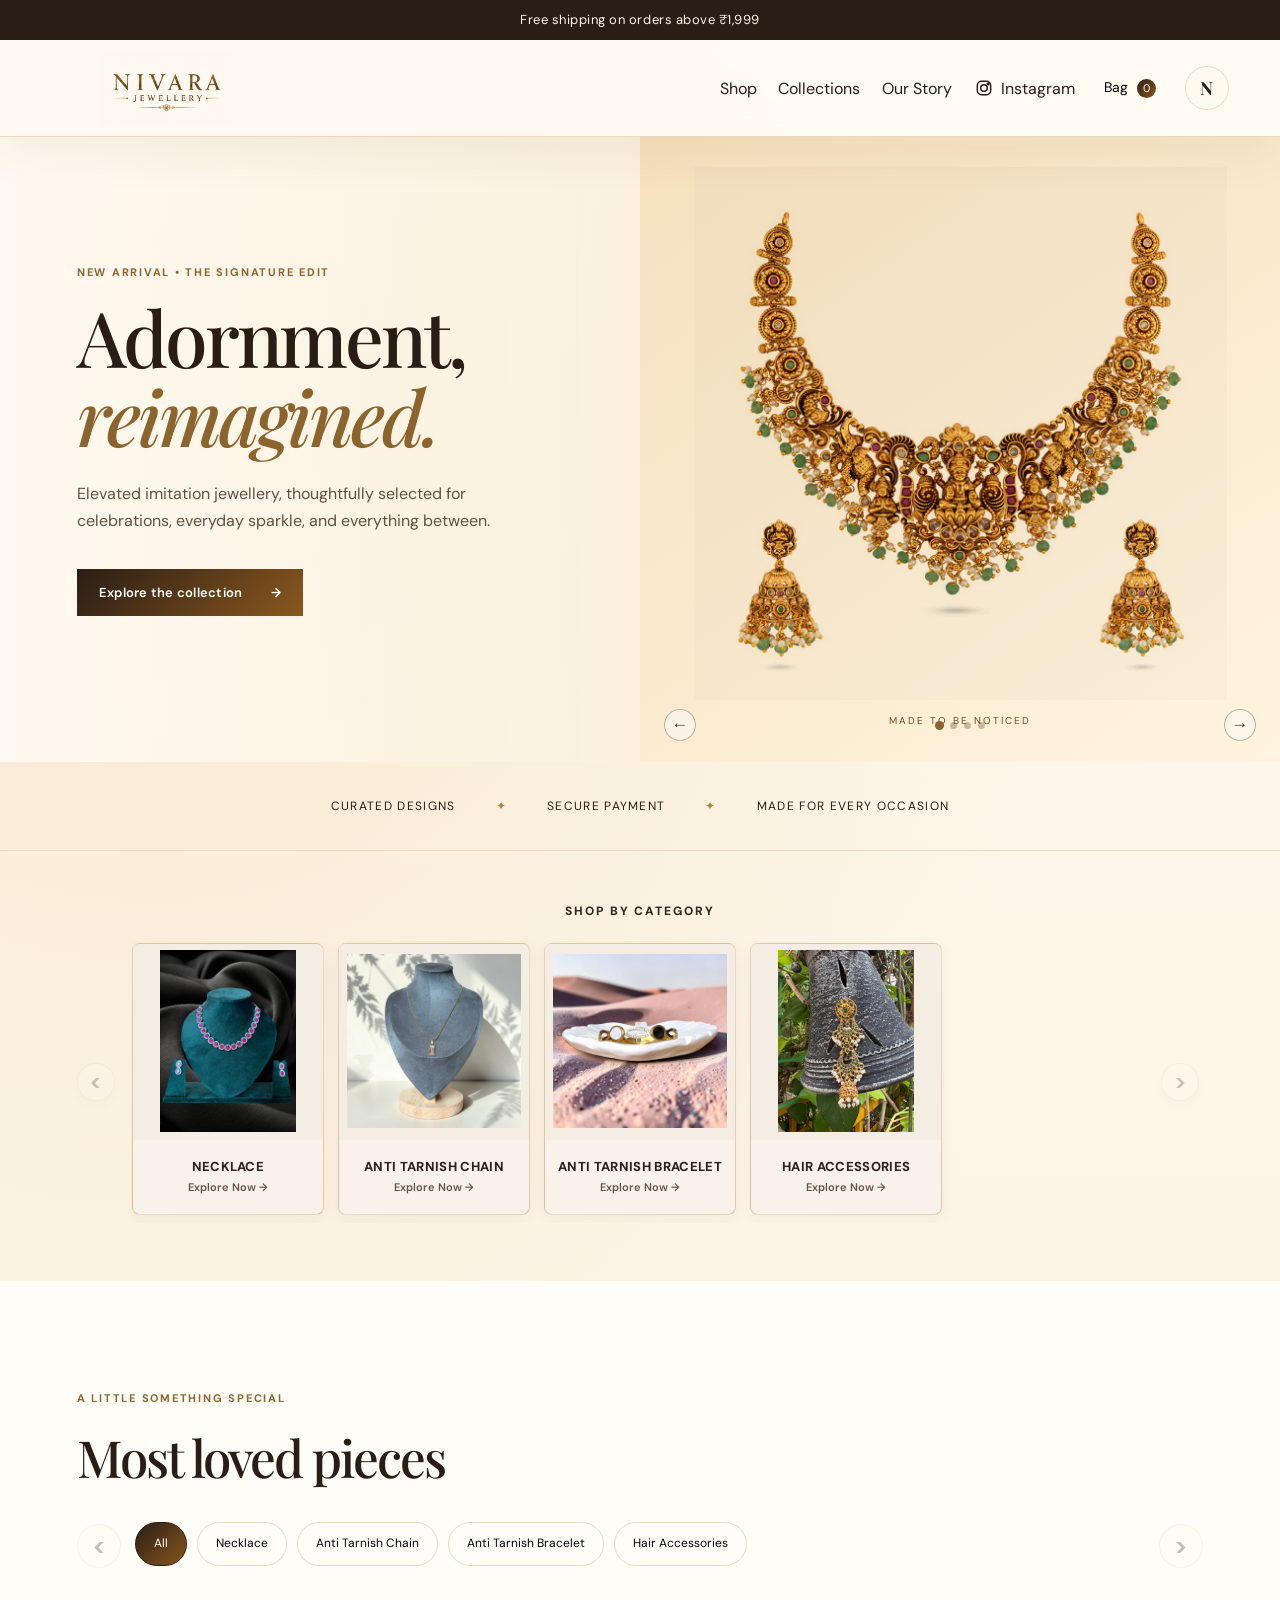
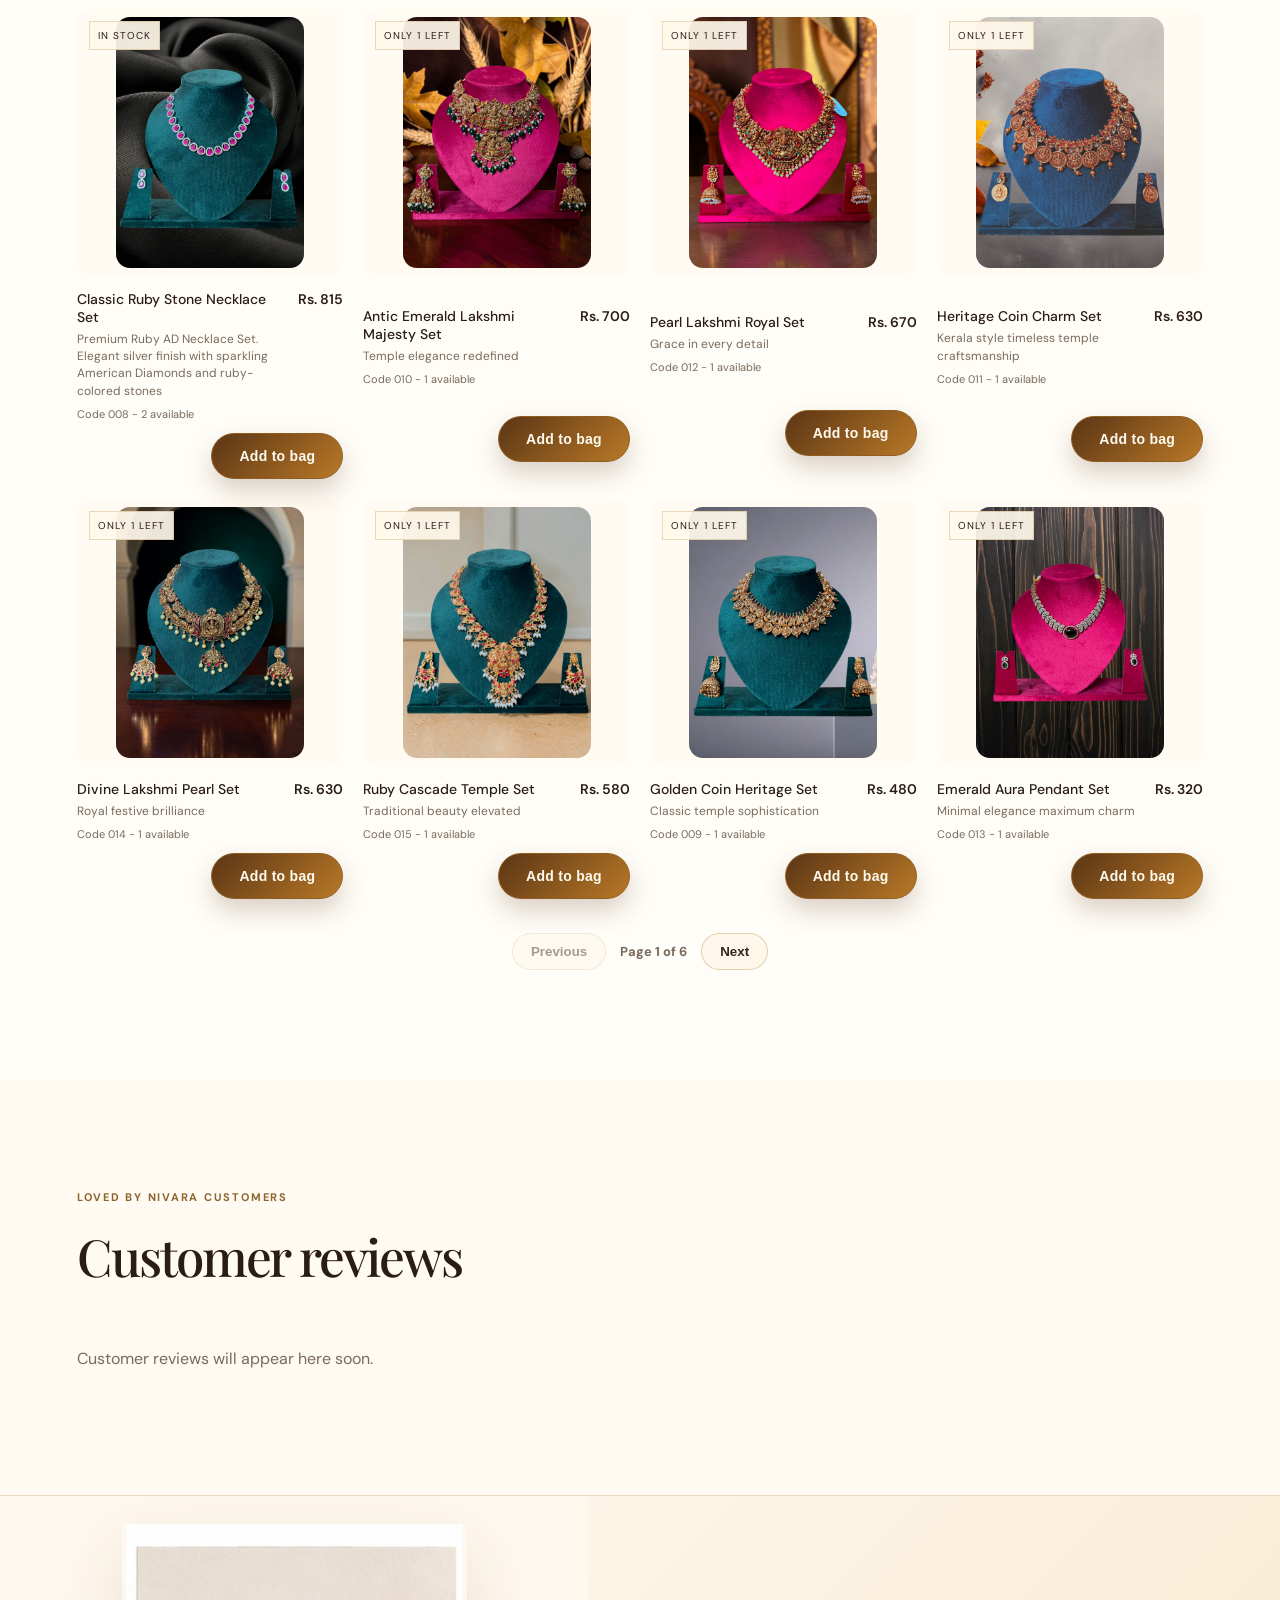
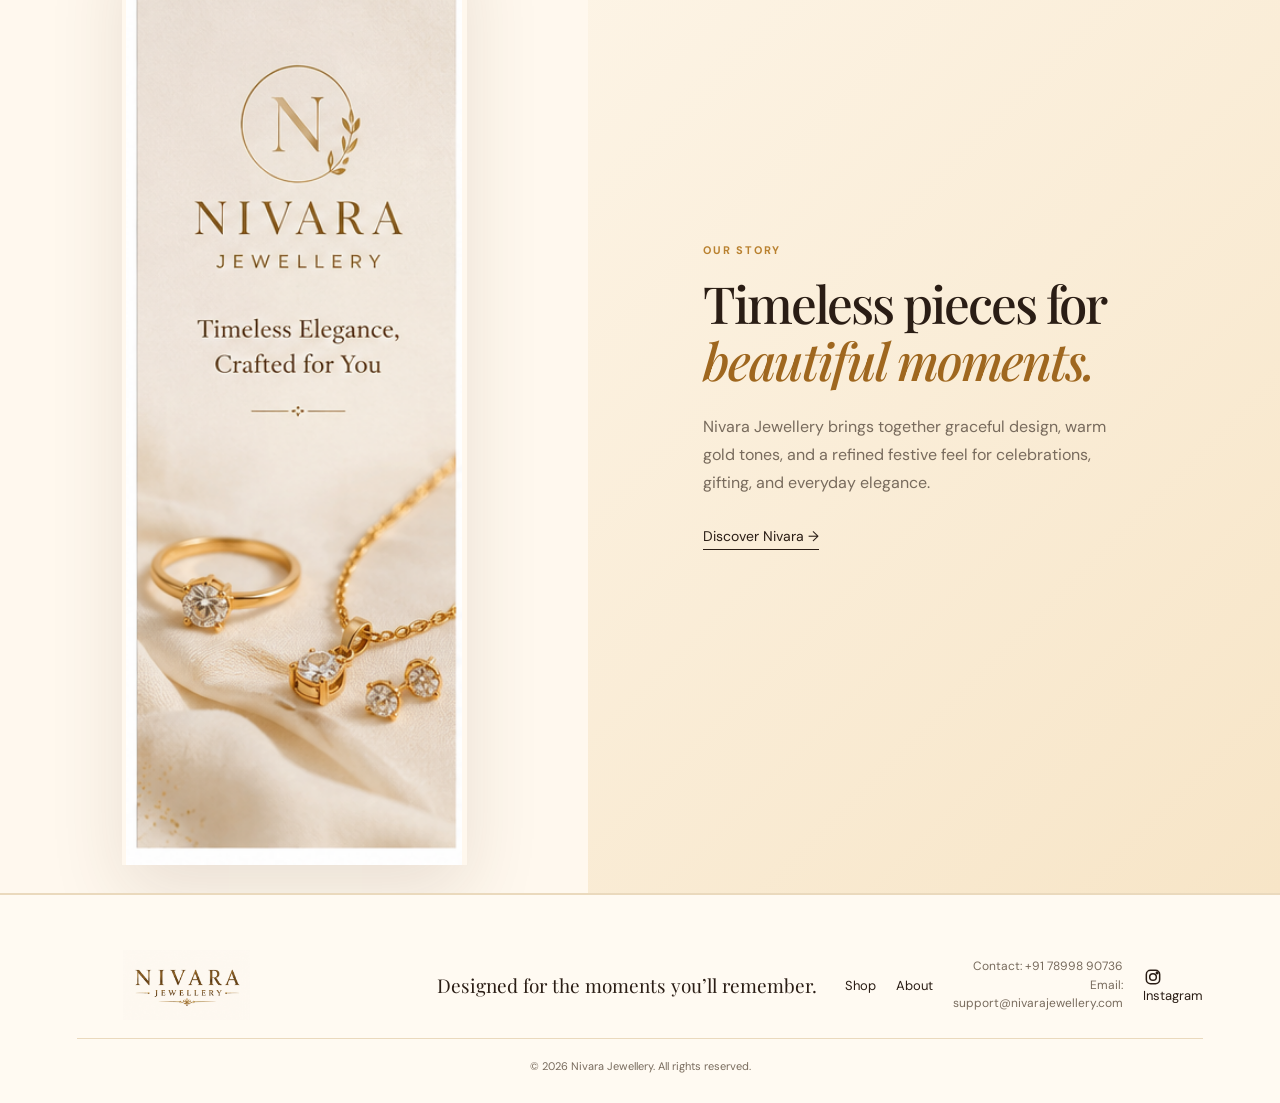
==== commit 08df4da7: "nivara-delivered-product-review-v28" ====
--- a/index.html
+++ b/index.html
@@ -111,6 +111,12 @@
       <div class="product-pagination" id="productPagination"></div>
     </section>
 
+
+    <section class="section customer-reviews-section" id="reviews">
+      <div class="section-heading"><div><p class="eyebrow">Loved by Nivara customers</p><h2>Customer reviews</h2></div></div>
+      <div id="customerReviews" class="customer-reviews-grid"><p class="reviews-empty">Reviews from delivered orders will appear here.</p></div>
+    </section>
+
     <section class="editorial" id="story">
       <div class="editorial-art">
         <div class="story-card">
--- a/product-inventory.css
+++ b/product-inventory.css
@@ -529,3 +529,6 @@
     object-position: center center !important;
   }
 }
+
+/* Verified customer review section */
+.customer-reviews-section{background:#fffaf2}.customer-reviews-grid{display:grid;grid-template-columns:repeat(3,minmax(0,1fr));gap:18px}.customer-review-card{background:#fff;border:1px solid #eadfce;border-radius:18px;padding:22px;box-shadow:0 12px 34px rgba(81,54,32,.05)}.customer-review-stars{color:#b77a2e;letter-spacing:2px;font-size:18px}.customer-review-card h3{font-family:'Playfair Display',serif;font-size:19px;margin:12px 0 8px}.customer-review-card p{color:var(--muted);line-height:1.65;margin:0 0 16px}.customer-review-card small{display:block;color:#8a7767}.reviews-empty{color:var(--muted)}@media(max-width:900px){.customer-reviews-grid{grid-template-columns:repeat(2,minmax(0,1fr))}}@media(max-width:620px){.customer-reviews-grid{grid-template-columns:1fr}}
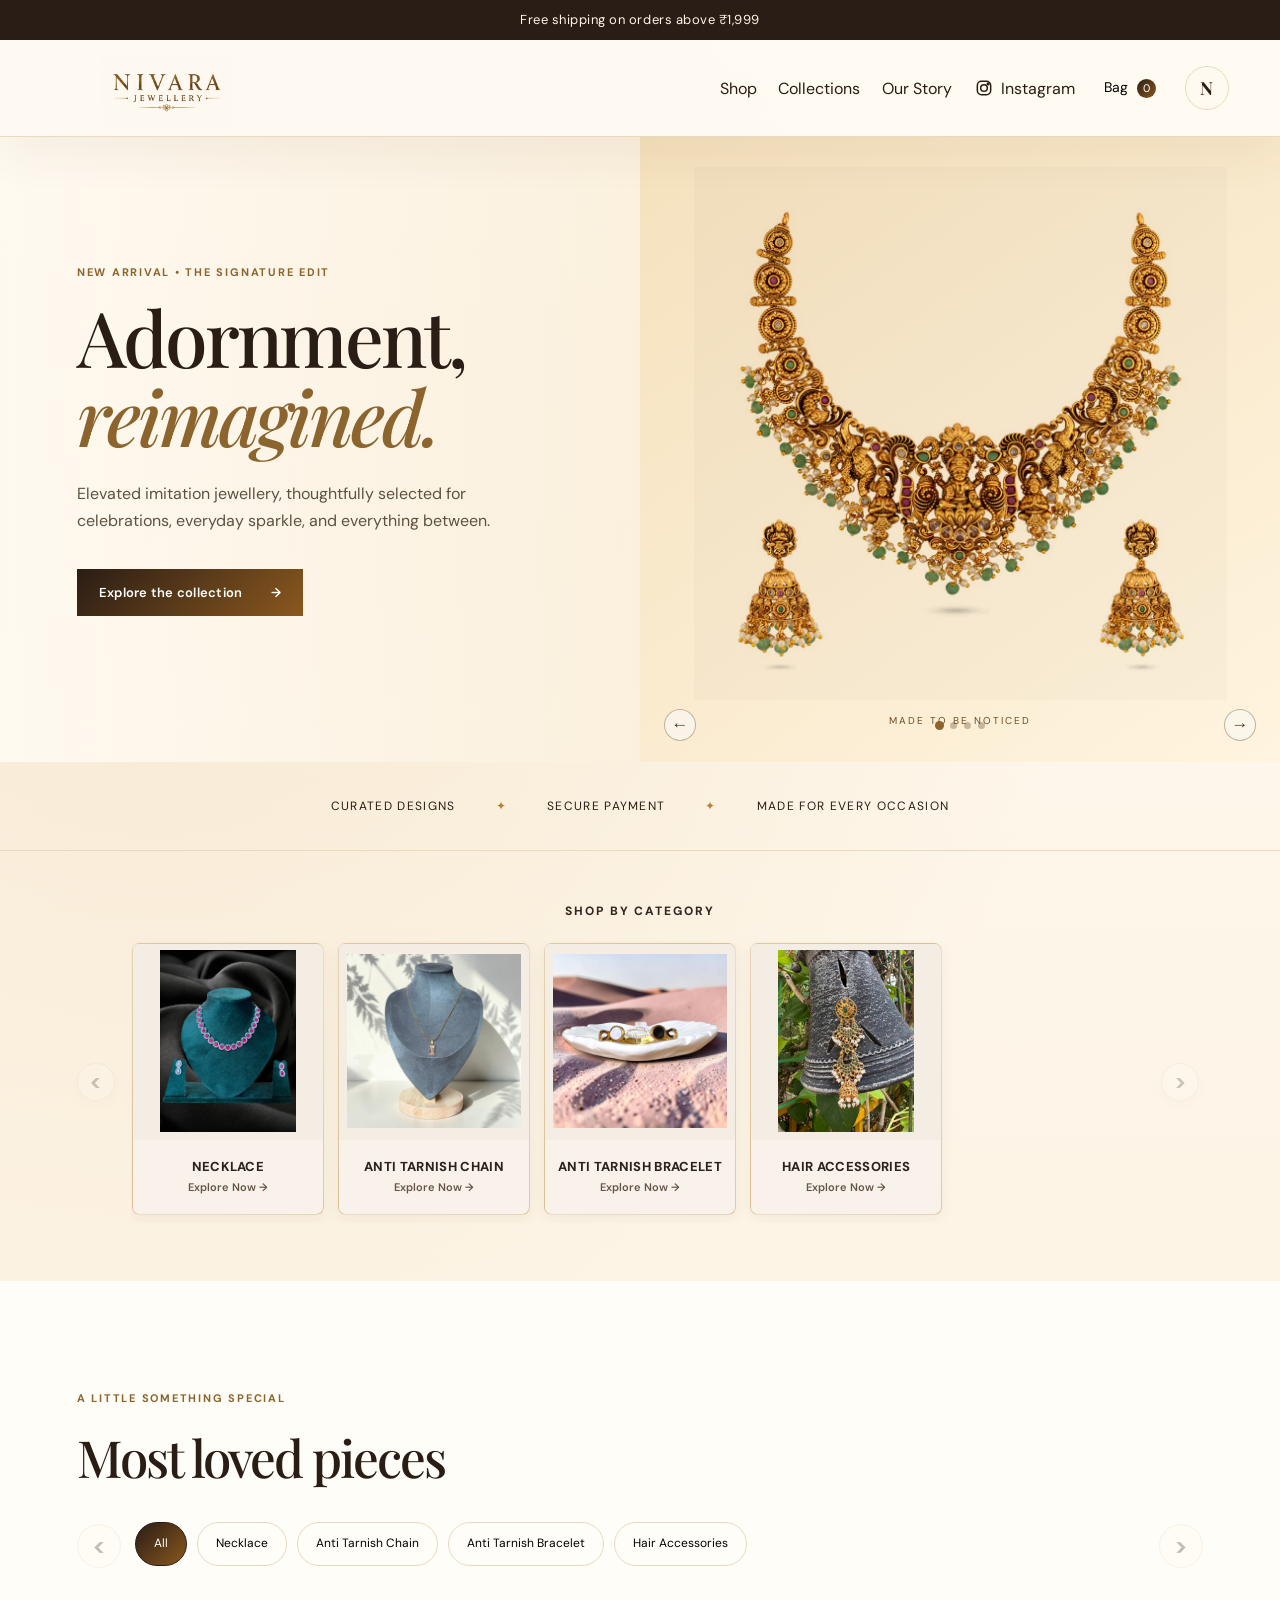
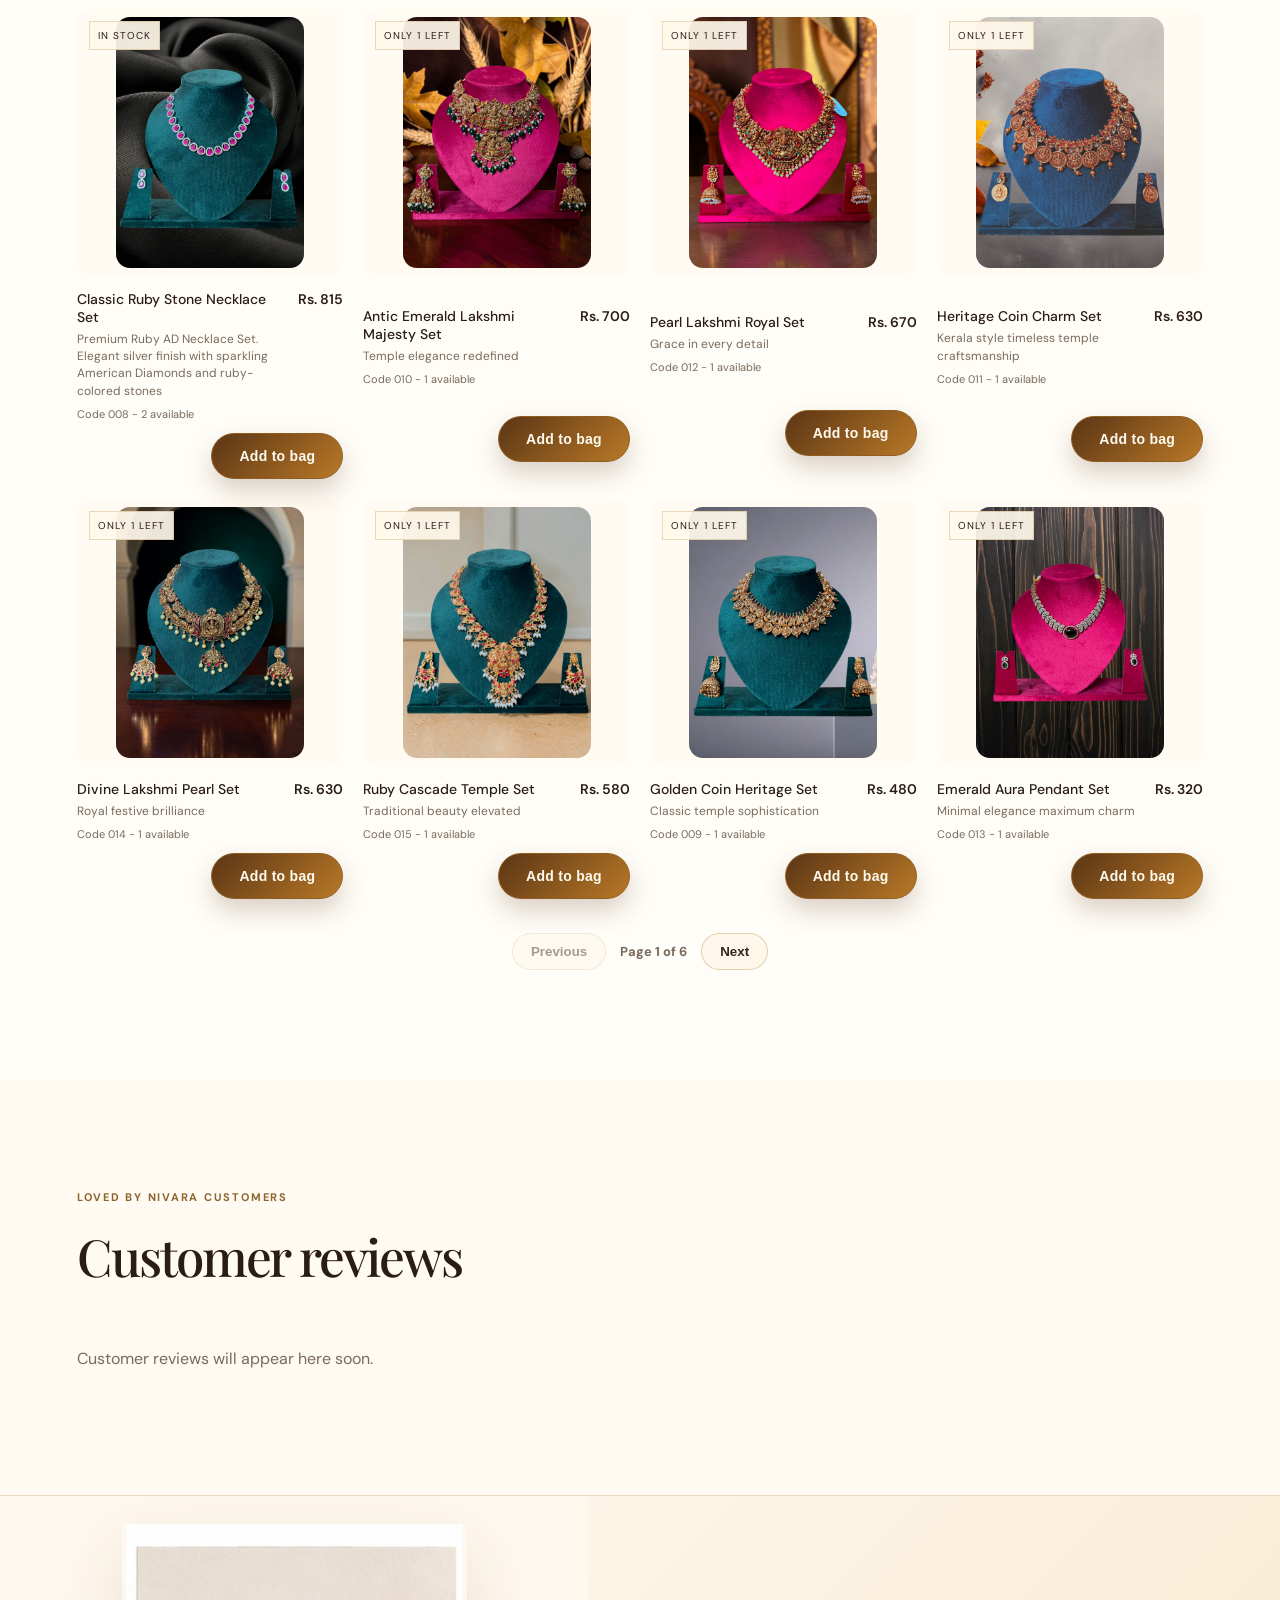
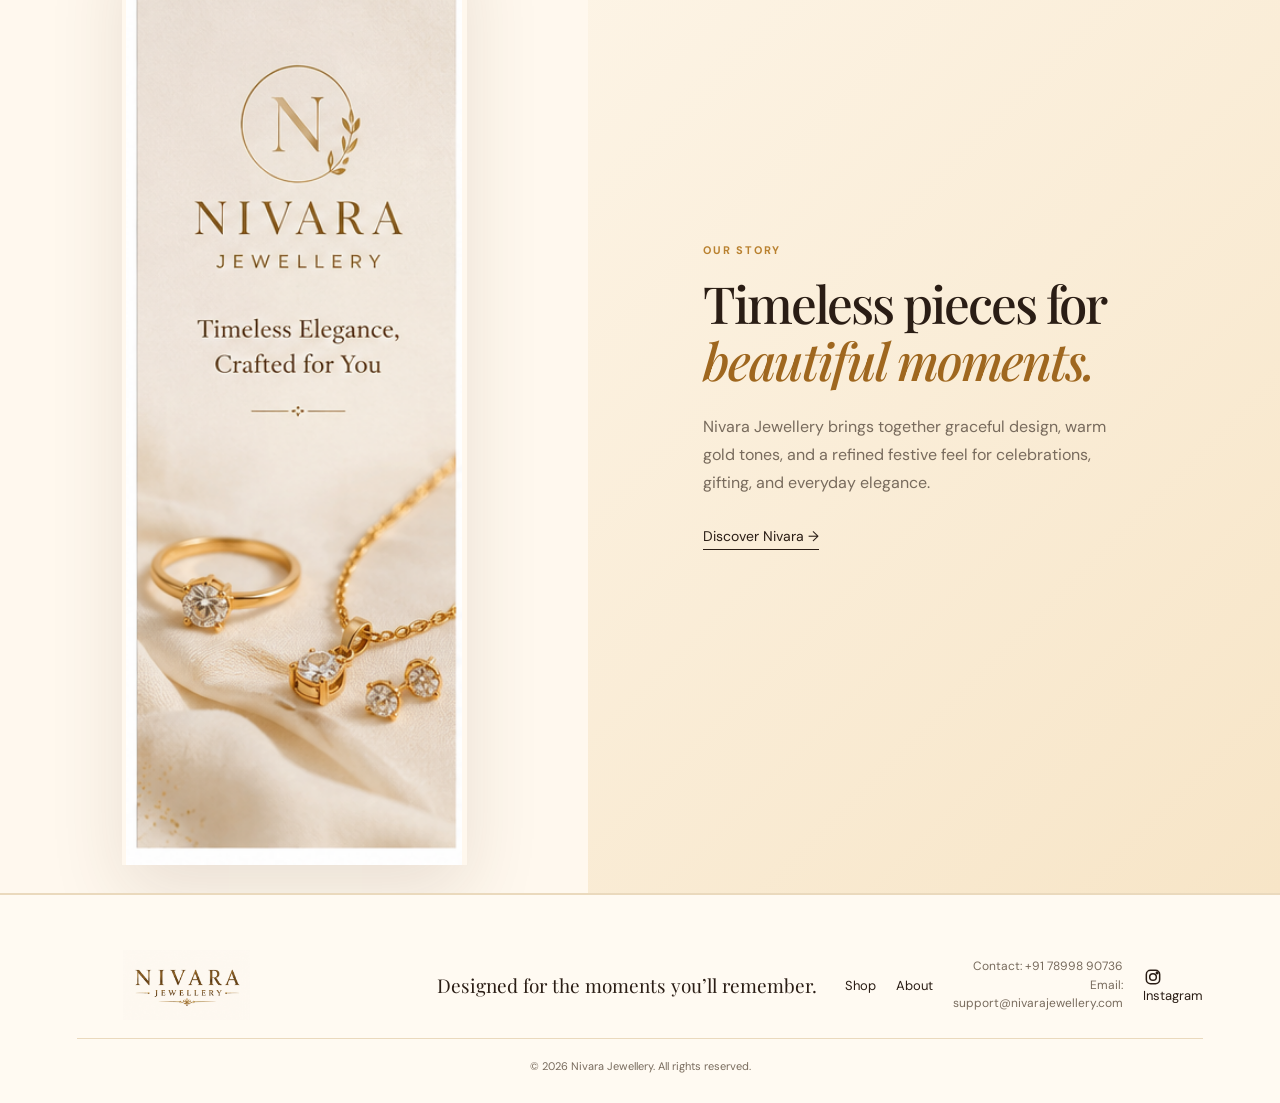
==== commit af6a30ee: "Fav Icon fix" ====
--- a/index.html
+++ b/index.html
@@ -53,6 +53,8 @@
   <link rel="stylesheet" href="launch-fixes.css" />
   <link rel="stylesheet" href="checkout-transition.css" />
   <link rel="stylesheet" href="mobile-ui-fix-v20.css" />
+<link rel="icon" type="image/png" sizes="512x512" href="/favicon.png?v=2">
+<link rel="shortcut icon" type="image/png" href="/favicon.png?v=2">
 </head>
 <body>
   <div class="announcement" id="announcementBar">Complimentary shipping on orders above &#8377;1,999</div>
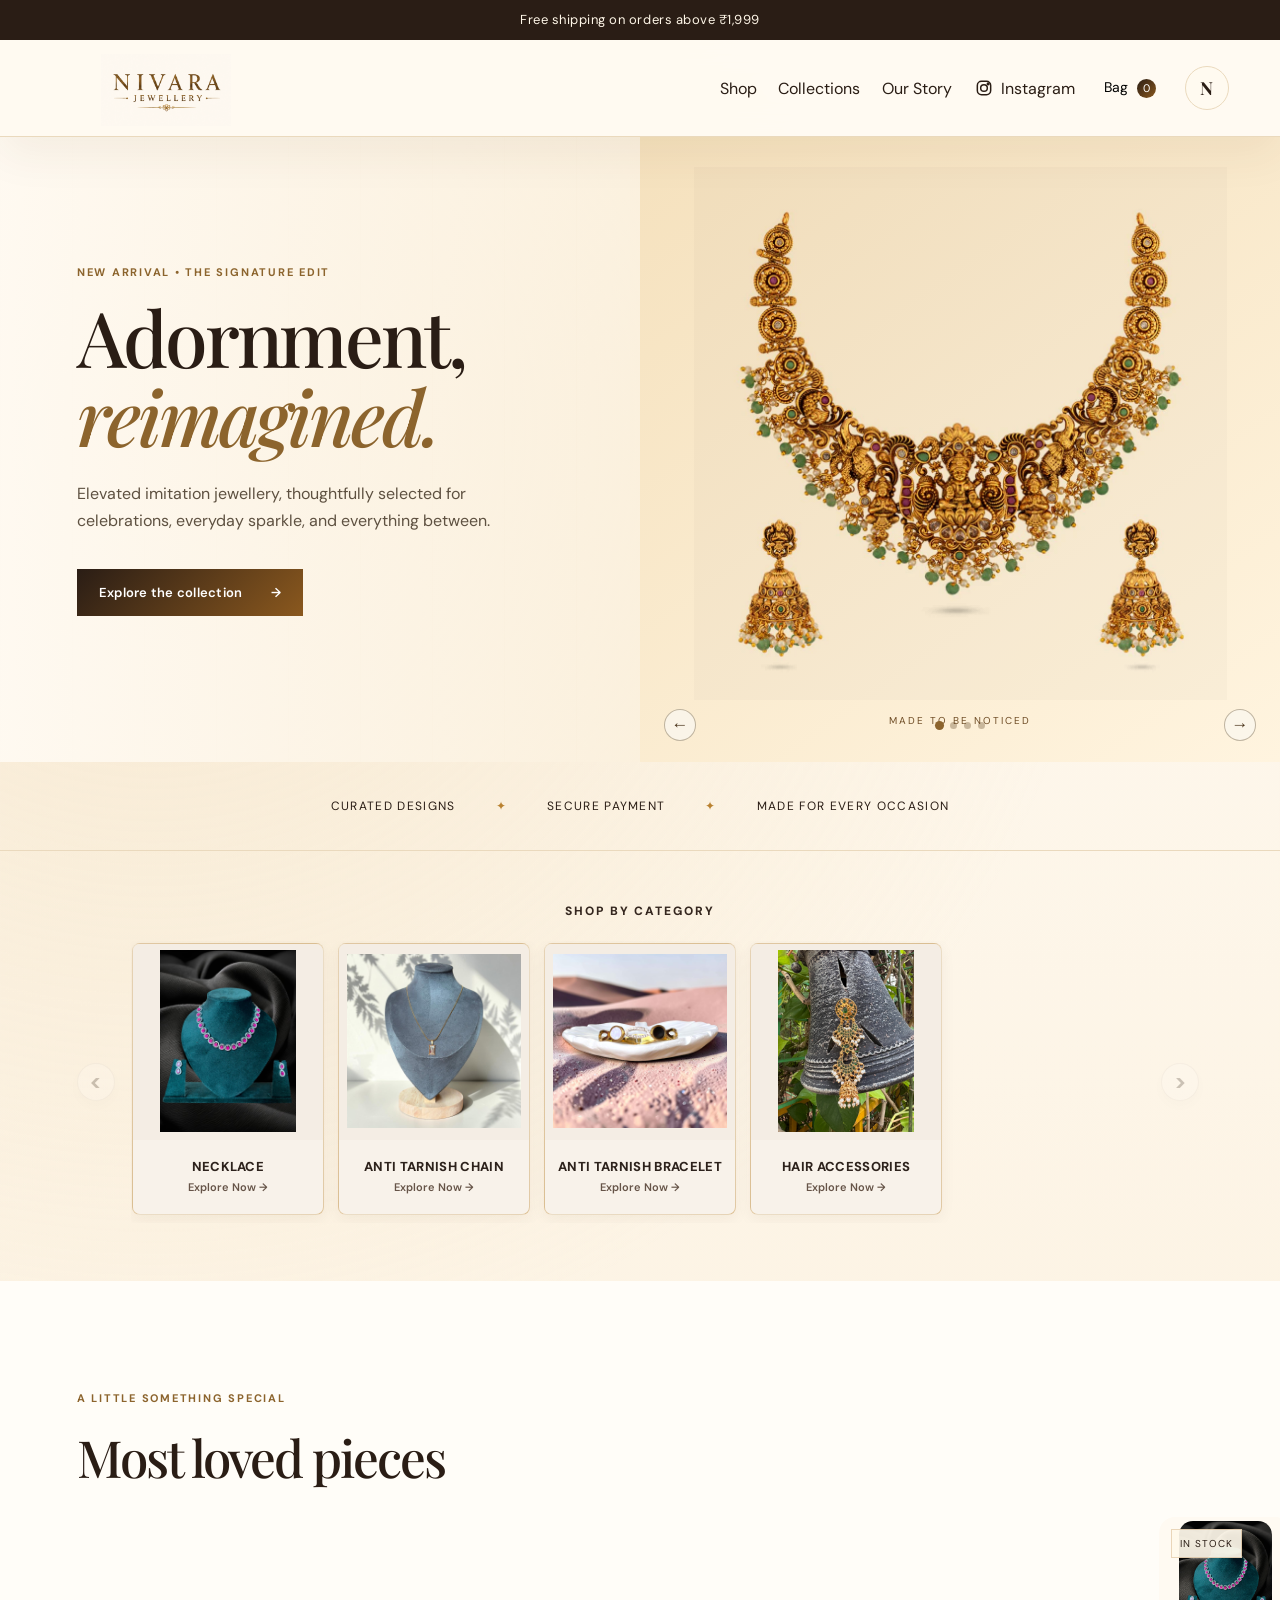
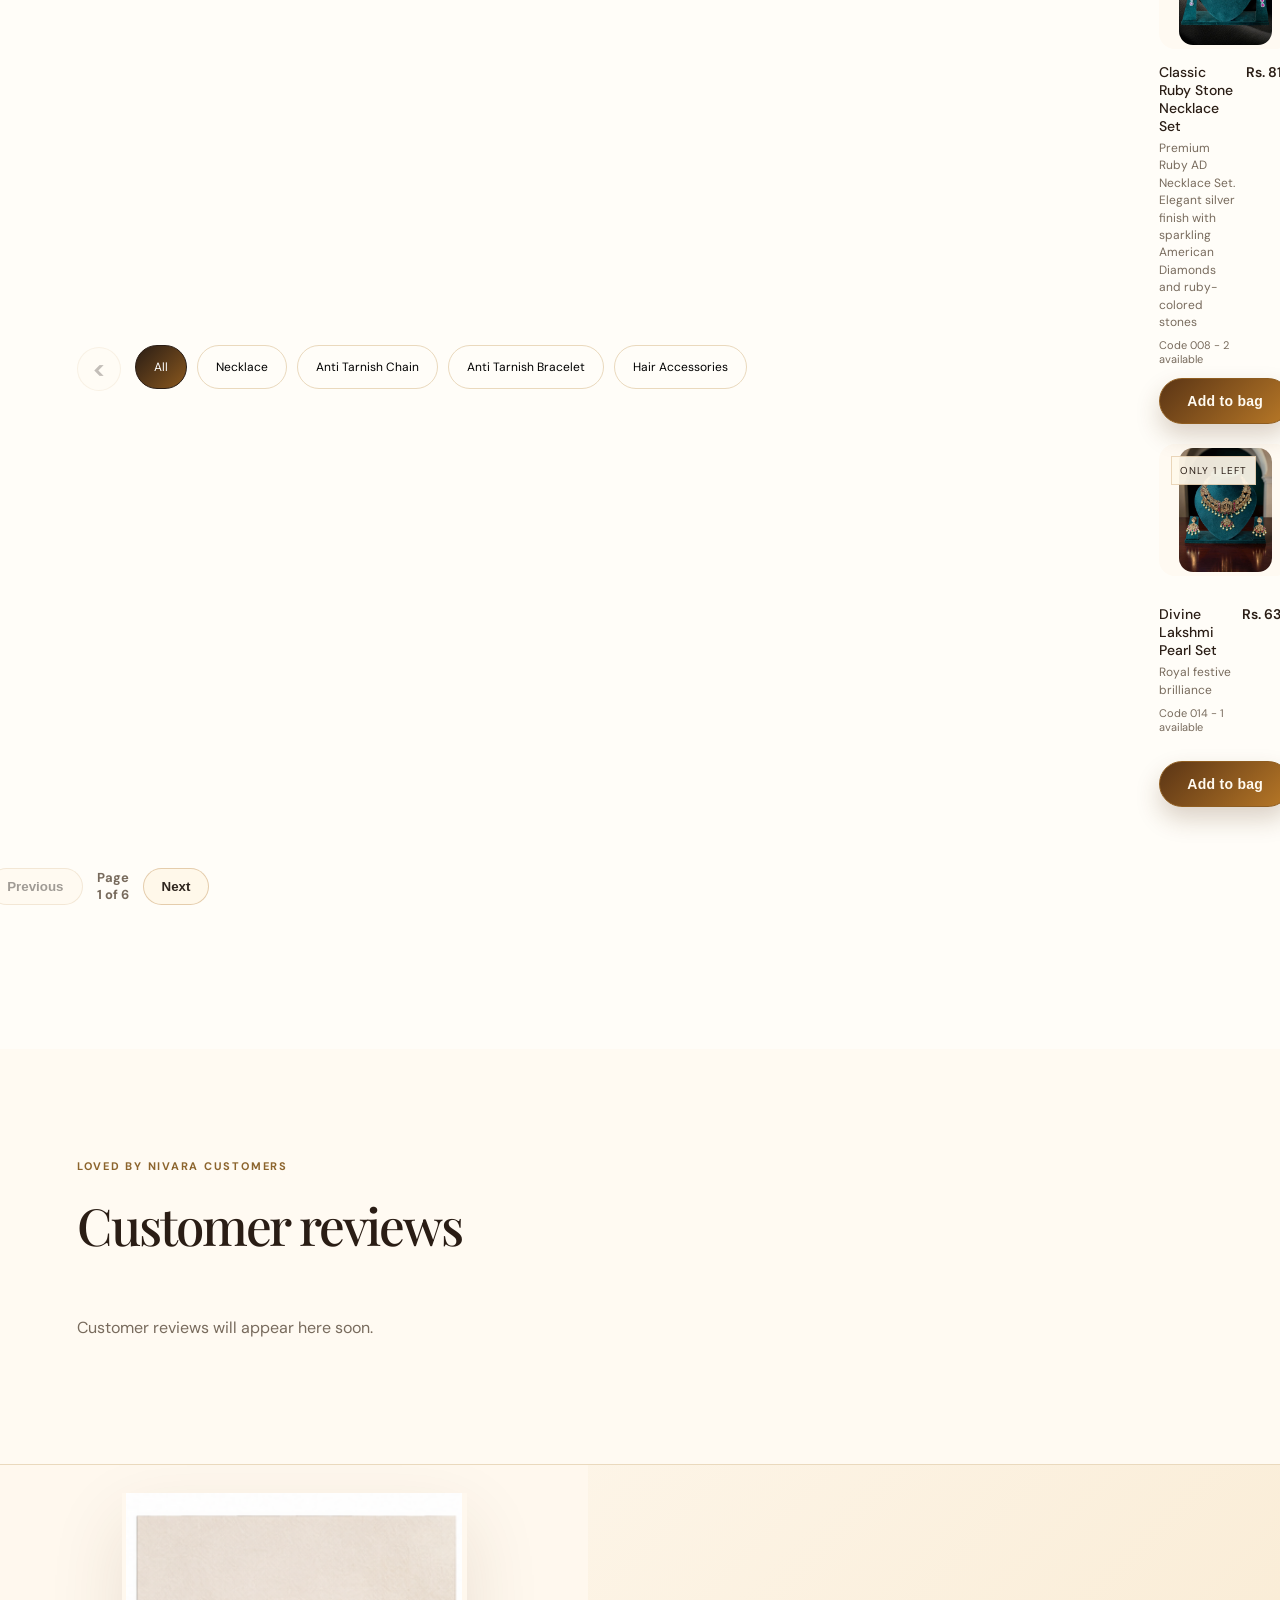
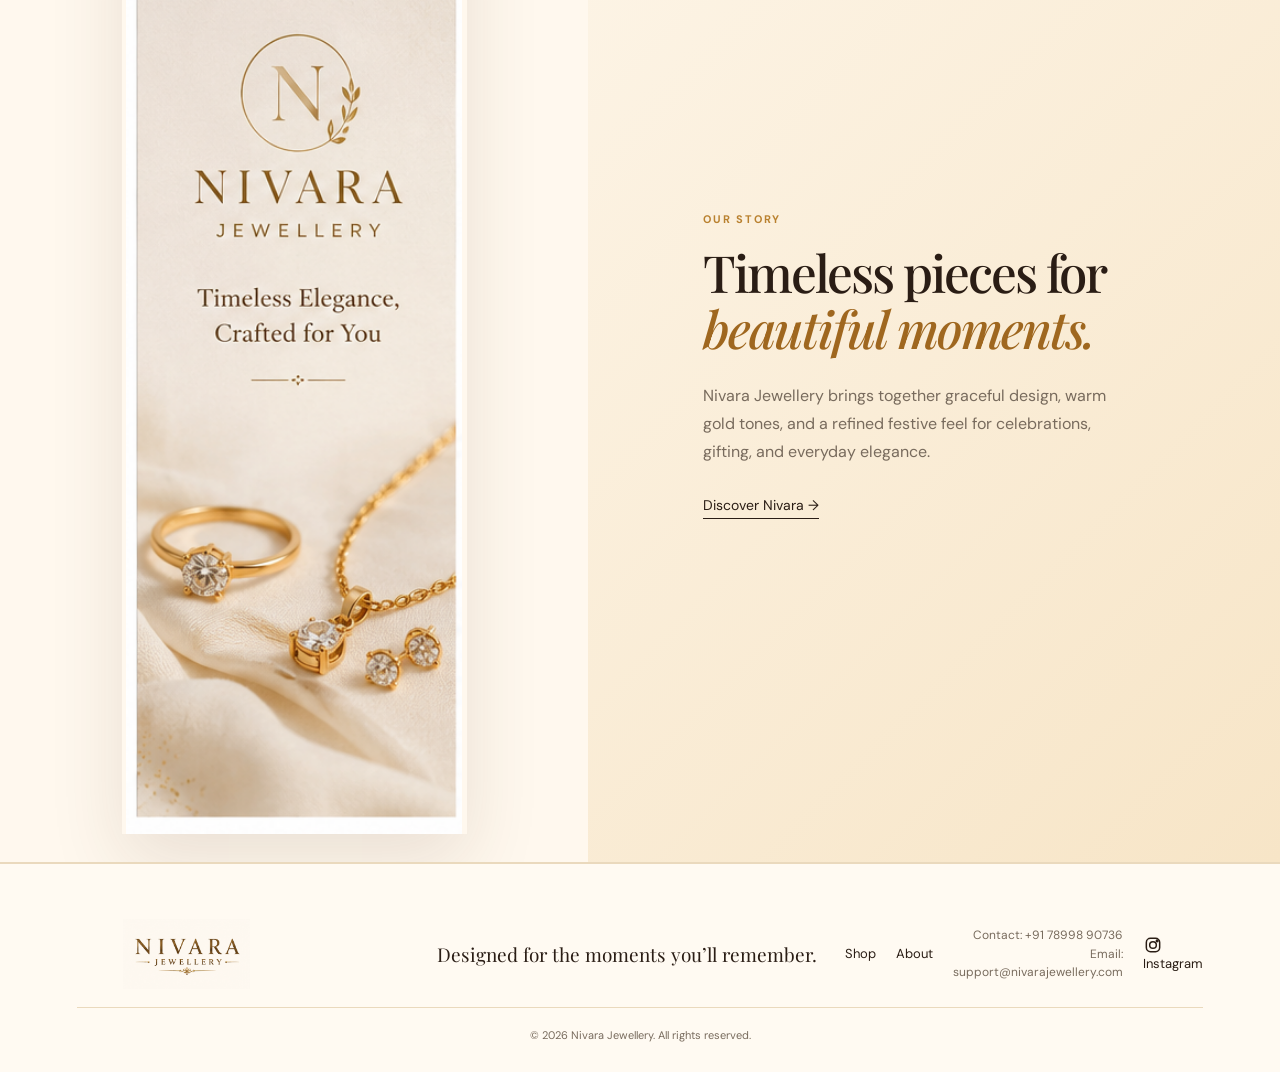
==== commit 7321e1b8: "Home page loading Fix" ====
--- a/index.html
+++ b/index.html
@@ -107,10 +107,38 @@
       <div class="product-filter-carousel" aria-label="Product categories">
         <button class="product-filter-scroll-button" id="filterPrev" type="button" aria-label="Scroll product categories left">&lt;</button>
         <div class="filters" id="productFilters" tabindex="0" aria-label="Scrollable product categories"><button class="filter active" data-filter="all">All</button></div>
-        <button class="product-filter-scroll-button" id="filterNext" type="button" aria-label="Scroll product categories right">&gt;</button>
-      </div>
-      <div class="products" id="products"></div>
-      <div class="product-pagination" id="productPagination"></div>
+
+      <div class="products" id="products">
+        <article class="product product-skeleton">
+          <div class="skeleton-image"></div>
+          <div class="skeleton-line skeleton-title"></div>
+          <div class="skeleton-line"></div>
+          <div class="skeleton-line skeleton-short"></div>
+          <div class="skeleton-button"></div>
+        </article>
+        <article class="product product-skeleton">
+          <div class="skeleton-image"></div>
+          <div class="skeleton-line skeleton-title"></div>
+          <div class="skeleton-line"></div>
+          <div class="skeleton-line skeleton-short"></div>
+          <div class="skeleton-button"></div>
+        </article>
+        <article class="product product-skeleton">
+          <div class="skeleton-image"></div>
+          <div class="skeleton-line skeleton-title"></div>
+          <div class="skeleton-line"></div>
+          <div class="skeleton-line skeleton-short"></div>
+          <div class="skeleton-button"></div>
+        </article>
+        <article class="product product-skeleton">
+          <div class="skeleton-image"></div>
+          <div class="skeleton-line skeleton-title"></div>
+          <div class="skeleton-line"></div>
+          <div class="skeleton-line skeleton-short"></div>
+          <div class="skeleton-button"></div>
+        </article>
+      </div>
+<div class="product-pagination" id="productPagination"></div>
     </section>
 
 
--- a/product-inventory.css
+++ b/product-inventory.css
@@ -532,3 +532,42 @@
 
 /* Verified customer review section */
 .customer-reviews-section{background:#fffaf2}.customer-reviews-grid{display:grid;grid-template-columns:repeat(3,minmax(0,1fr));gap:18px}.customer-review-card{background:#fff;border:1px solid #eadfce;border-radius:18px;padding:22px;box-shadow:0 12px 34px rgba(81,54,32,.05)}.customer-review-stars{color:#b77a2e;letter-spacing:2px;font-size:18px}.customer-review-card h3{font-family:'Playfair Display',serif;font-size:19px;margin:12px 0 8px}.customer-review-card p{color:var(--muted);line-height:1.65;margin:0 0 16px}.customer-review-card small{display:block;color:#8a7767}.reviews-empty{color:var(--muted)}@media(max-width:900px){.customer-reviews-grid{grid-template-columns:repeat(2,minmax(0,1fr))}}@media(max-width:620px){.customer-reviews-grid{grid-template-columns:1fr}}
+
+
+/* Product loading skeleton */
+.product-skeleton { pointer-events: none; }
+
+.product-skeleton .skeleton-image,
+.product-skeleton .skeleton-line,
+.product-skeleton .skeleton-button {
+  background: linear-gradient(90deg, #f2eadf 25%, #fffaf2 50%, #f2eadf 75%);
+  background-size: 200% 100%;
+  animation: nivaraSkeleton 1.4s infinite;
+}
+
+.skeleton-image {
+  aspect-ratio: 1 / 1;
+  border-radius: 14px;
+  margin-bottom: 18px;
+}
+
+.skeleton-line {
+  height: 13px;
+  border-radius: 20px;
+  margin: 10px 4px;
+}
+
+.skeleton-title { width: 72%; height: 17px; }
+.skeleton-short { width: 48%; }
+
+.skeleton-button {
+  width: 145px;
+  height: 48px;
+  border-radius: 30px;
+  margin: 28px auto 0;
+}
+
+@keyframes nivaraSkeleton {
+  0% { background-position: 200% 0; }
+  100% { background-position: -200% 0; }
+}
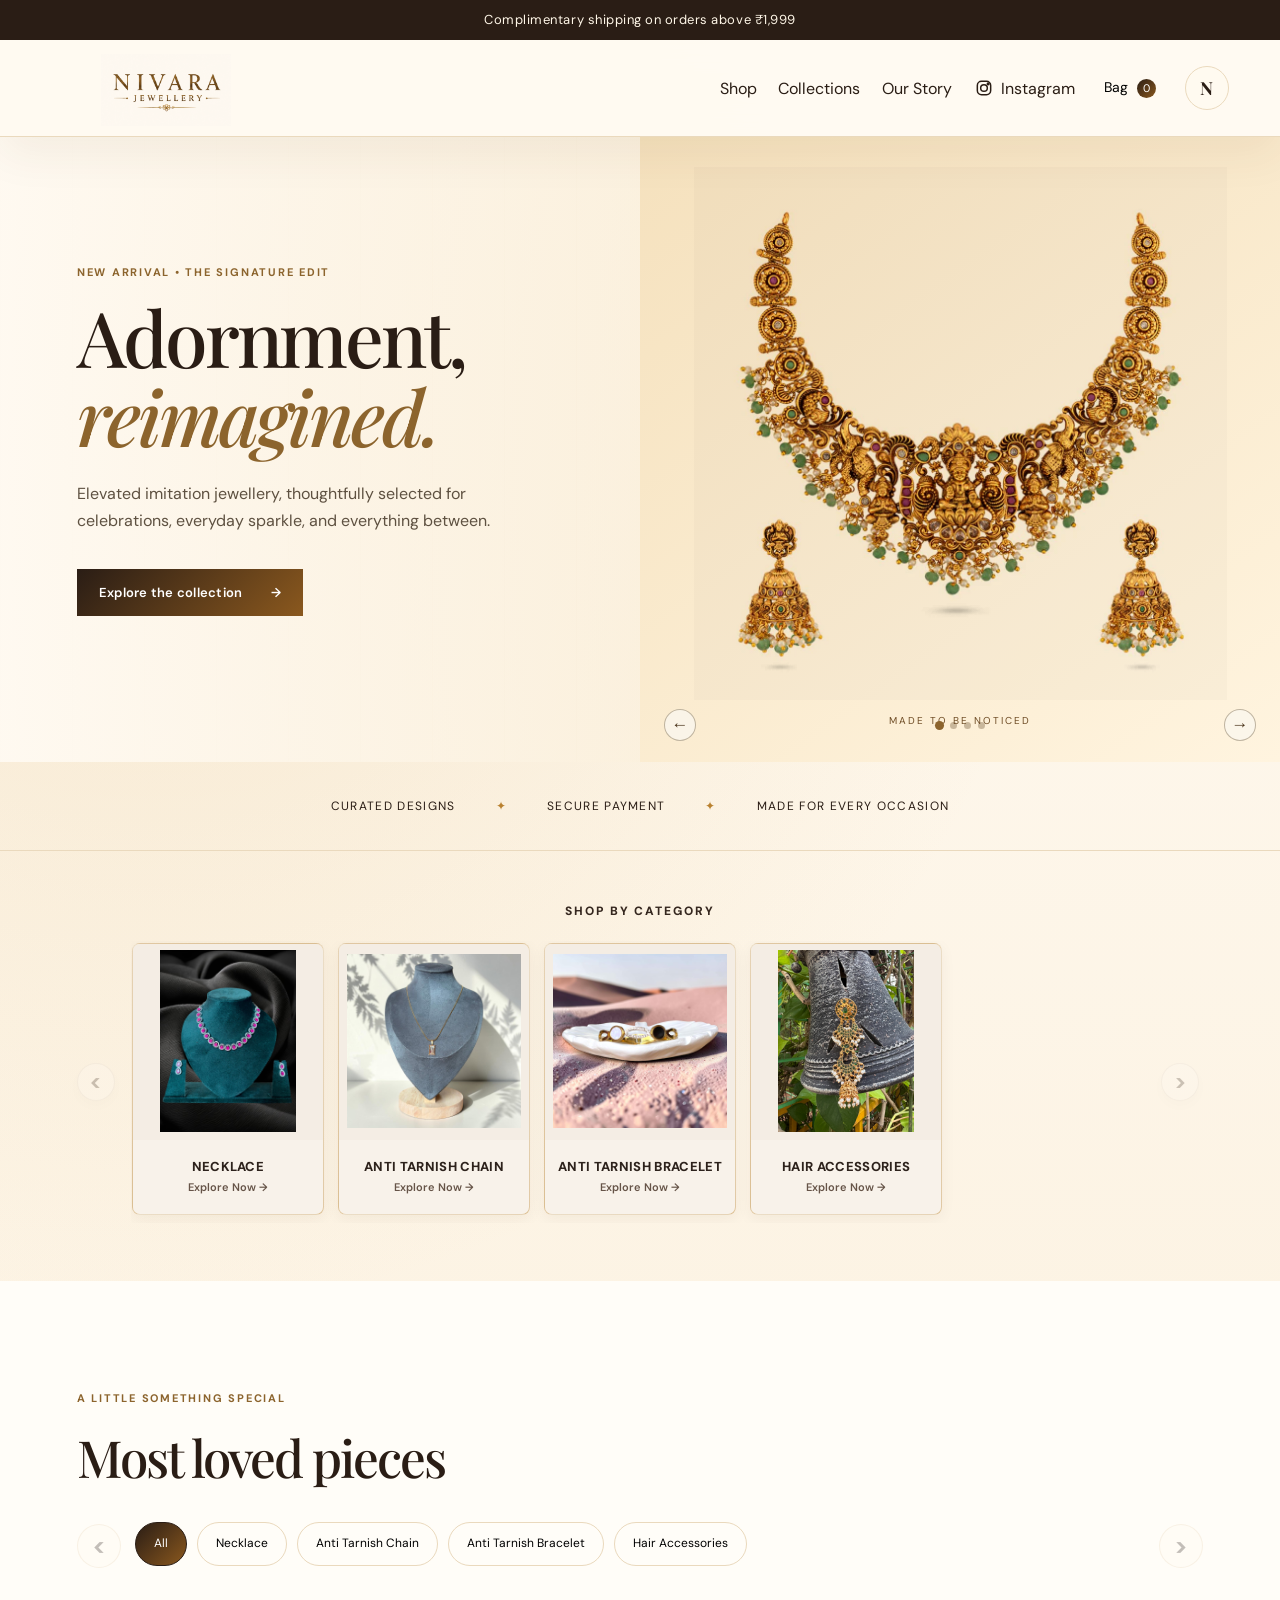
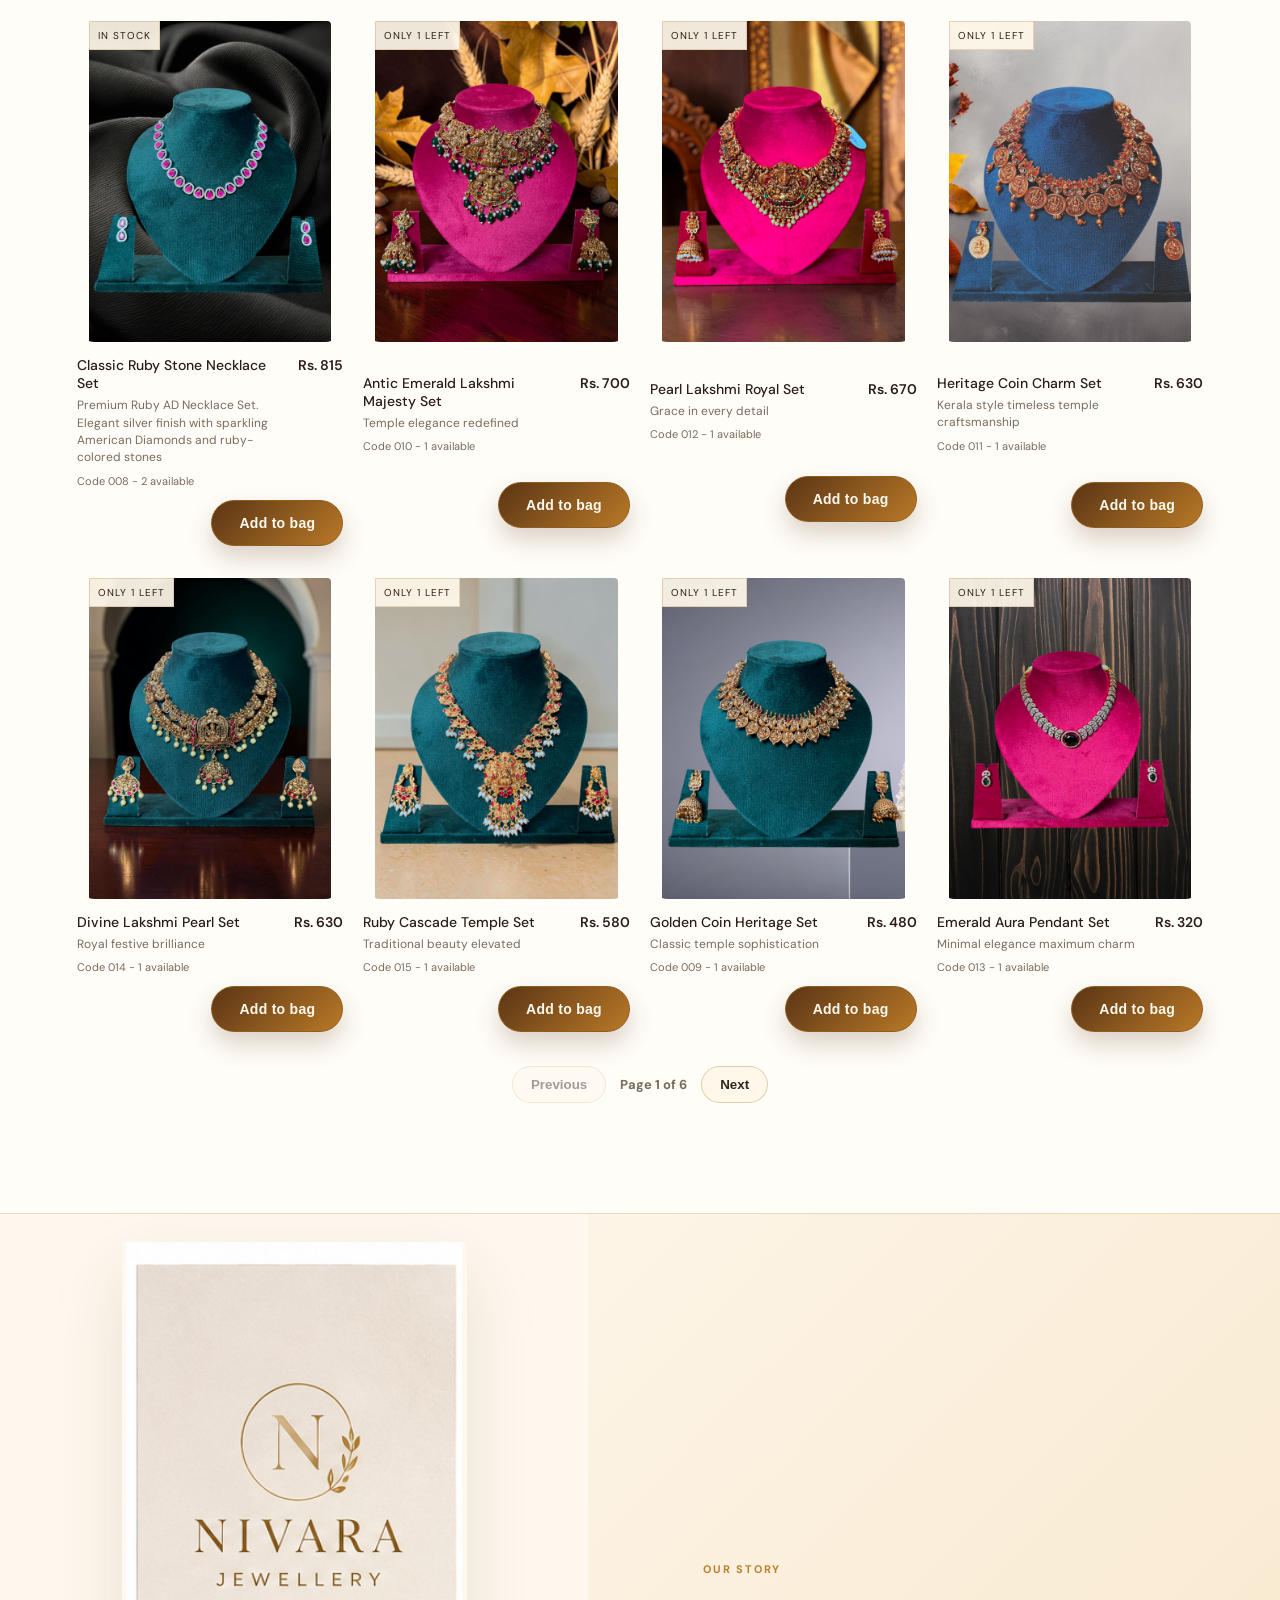
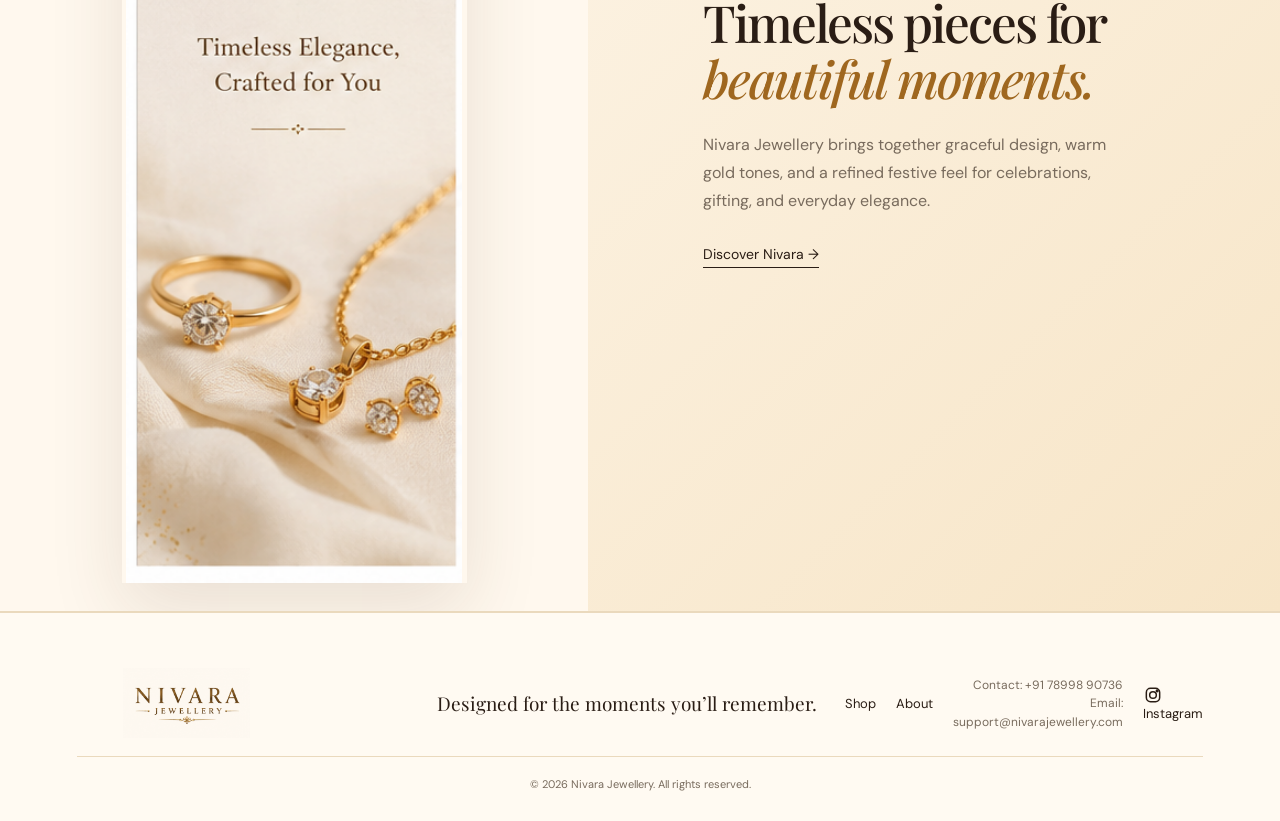
==== commit 7f25cc86: "UI fix" ====
--- a/index.html
+++ b/index.html
@@ -44,7 +44,7 @@
   <link rel="stylesheet" href="logo-refinement.css" />
   <link rel="stylesheet" href="hero-image.css" />
   <link rel="stylesheet" href="hero-slideshow.css" />
-  <link rel="stylesheet" href="product-inventory.css?v=32" />
+  <link rel="stylesheet" href="product-inventory.css" />
   <link rel="stylesheet" href="toast-position.css" />
   <link rel="stylesheet" href="modern-theme.css" />
   <link rel="stylesheet" href="checkout-fix.css" />
@@ -53,8 +53,6 @@
   <link rel="stylesheet" href="launch-fixes.css" />
   <link rel="stylesheet" href="checkout-transition.css" />
   <link rel="stylesheet" href="mobile-ui-fix-v20.css" />
-<link rel="icon" type="image/png" sizes="512x512" href="/favicon.png?v=2">
-<link rel="shortcut icon" type="image/png" href="/favicon.png?v=2">
 </head>
 <body>
   <div class="announcement" id="announcementBar">Complimentary shipping on orders above &#8377;1,999</div>
@@ -107,44 +105,10 @@
       <div class="product-filter-carousel" aria-label="Product categories">
         <button class="product-filter-scroll-button" id="filterPrev" type="button" aria-label="Scroll product categories left">&lt;</button>
         <div class="filters" id="productFilters" tabindex="0" aria-label="Scrollable product categories"><button class="filter active" data-filter="all">All</button></div>
-
-      <div class="products" id="products">
-        <article class="product product-skeleton">
-          <div class="skeleton-image"></div>
-          <div class="skeleton-line skeleton-title"></div>
-          <div class="skeleton-line"></div>
-          <div class="skeleton-line skeleton-short"></div>
-          <div class="skeleton-button"></div>
-        </article>
-        <article class="product product-skeleton">
-          <div class="skeleton-image"></div>
-          <div class="skeleton-line skeleton-title"></div>
-          <div class="skeleton-line"></div>
-          <div class="skeleton-line skeleton-short"></div>
-          <div class="skeleton-button"></div>
-        </article>
-        <article class="product product-skeleton">
-          <div class="skeleton-image"></div>
-          <div class="skeleton-line skeleton-title"></div>
-          <div class="skeleton-line"></div>
-          <div class="skeleton-line skeleton-short"></div>
-          <div class="skeleton-button"></div>
-        </article>
-        <article class="product product-skeleton">
-          <div class="skeleton-image"></div>
-          <div class="skeleton-line skeleton-title"></div>
-          <div class="skeleton-line"></div>
-          <div class="skeleton-line skeleton-short"></div>
-          <div class="skeleton-button"></div>
-        </article>
+        <button class="product-filter-scroll-button" id="filterNext" type="button" aria-label="Scroll product categories right">&gt;</button>
       </div>
-<div class="product-pagination" id="productPagination"></div>
-    </section>
-
-
-    <section class="section customer-reviews-section" id="reviews">
-      <div class="section-heading"><div><p class="eyebrow">Loved by Nivara customers</p><h2>Customer reviews</h2></div></div>
-      <div id="customerReviews" class="customer-reviews-grid"><p class="reviews-empty">Reviews from delivered orders will appear here.</p></div>
+      <div class="products" id="products"></div>
+      <div class="product-pagination" id="productPagination"></div>
     </section>
 
     <section class="editorial" id="story">
@@ -168,7 +132,7 @@
 
   <footer id="contact"><div class="footer-logo"><img src="assets/logo-wordmark.png" alt="Nivara Jewellery" /></div><p>Designed for the moments you&rsquo;ll remember.</p><div><a href="#shop">Shop</a><a href="#story">About</a><span class="contact-details">Contact: +91 78998 90736<br>Email: support@nivarajewellery.com</span><a class="instagram-link" href="https://www.instagram.com/the_nivara_jewellery?igsh=aWtvbTczMnhhcXJt&utm_source=qr" target="_blank" rel="noopener"><svg class="instagram-icon" viewBox="0 0 24 24" aria-hidden="true"><rect x="4" y="4" width="16" height="16" rx="5"></rect><circle cx="12" cy="12" r="4"></circle><circle cx="17" cy="7" r="1"></circle></svg> Instagram</a></div><small>&copy; 2026 Nivara Jewellery. All rights reserved.</small></footer>
 
-<aside class="cart-panel" id="cartPanel" aria-label="Shopping bag" aria-hidden="true"><div class="cart-header"><h2>Your bag <span id="cartTitleCount">0</span></h2><button id="cartClose" aria-label="Close shopping bag">&times;</button></div><div id="cartItems" class="cart-items"></div><div class="cart-empty" id="cartEmpty">Your bag is waiting for its first sparkle.<br><button id="continueShopping">Continue shopping</button></div><div class="cart-footer"><div class="cart-total-row"><span>Subtotal</span><strong id="cartSubtotal">&#8377;0</strong></div><div class="cart-total-row promo-discount-row" id="promoDiscountRow" hidden><span id="promoDiscountLabel">Promo discount</span><strong id="promoDiscount">- &#8377;0</strong></div><div class="cart-total-row" id="cartShippingRow" hidden><span>Standard shipping charge</span><strong id="cartShipping">&#8377;0</strong></div><div class="cart-total-row cart-grand-total" id="cartGrandTotalRow" hidden><span>Total</span><strong id="cartGrandTotal">&#8377;0</strong></div><small>Standard shipping charge: ₹99 below ₹1,999. Free shipping from ₹1,999. Promo applies to product subtotal only.</small><button class="button button-dark" id="checkoutButton" type="button">Secure checkout</button><button class="button whatsapp-checkout-button" id="whatsappCheckoutButton" type="button">Continue on WhatsApp</button></div></aside><div class="overlay" id="overlay"></div>
+<aside class="cart-panel" id="cartPanel" aria-label="Shopping bag" aria-hidden="true"><div class="cart-header"><h2>Your bag <span id="cartTitleCount">0</span></h2><button id="cartClose" aria-label="Close shopping bag">&times;</button></div><div id="cartItems" class="cart-items"></div><div class="cart-empty" id="cartEmpty">Your bag is waiting for its first sparkle.<br><button id="continueShopping">Continue shopping</button></div><div class="cart-footer"><div class="cart-total-row"><span>Subtotal</span><strong id="cartSubtotal">&#8377;0</strong></div><div class="cart-total-row promo-discount-row" id="promoDiscountRow" hidden><span id="promoDiscountLabel">Promo discount</span><strong id="promoDiscount">- &#8377;0</strong></div><div class="cart-total-row" id="cartShippingRow" hidden><span>Shipping</span><strong id="cartShipping">&#8377;0</strong></div><div class="cart-total-row cart-grand-total" id="cartGrandTotalRow" hidden><span>Total</span><strong id="cartGrandTotal">&#8377;0</strong></div><small>Shipping: ₹99 below ₹1,999. Free shipping from ₹1,999. Promo applies to product subtotal only.</small><button class="button button-dark" id="checkoutButton" type="button">Secure checkout</button><button class="button whatsapp-checkout-button" id="whatsappCheckoutButton" type="button">Continue on WhatsApp</button></div></aside><div class="overlay" id="overlay"></div>
   <section class="checkout-review-modal" id="checkoutReviewModal" aria-hidden="true" hidden>
     <div class="checkout-review-card" role="dialog" aria-modal="true" aria-labelledby="checkoutReviewTitle">
       <div class="checkout-review-topbar"><button class="checkout-review-back" id="checkoutReviewClose" type="button" aria-label="Back to bag">&larr;</button><span class="checkout-mini-brand">NIVARA</span><span class="checkout-secure">100% Secured Payment &#128274;</span></div>
@@ -182,7 +146,7 @@
           <small id="checkoutPromoStatus" class="checkout-promo-status" aria-live="polite"></small>
         </div>
         <div class="checkout-customer-card"><div class="checkout-section-label">Customer details</div><div id="checkoutCustomerDetails"></div></div>
-        <div class="checkout-bill-card"><div class="checkout-bill-row"><span>Subtotal</span><strong id="checkoutReviewSubtotal">Rs. 0</strong></div><div class="checkout-bill-row" id="checkoutReviewDiscountRow" hidden><span id="checkoutReviewDiscountLabel">Promo discount</span><strong id="checkoutReviewDiscount">- Rs. 0</strong></div><div class="checkout-bill-row"><span>Standard shipping charge</span><strong id="checkoutReviewShipping">Rs. 0</strong></div><div class="checkout-bill-row checkout-bill-total"><span>Total</span><strong id="checkoutReviewTotal">Rs. 0</strong></div></div>
+        <div class="checkout-bill-card"><div class="checkout-bill-row"><span>Subtotal</span><strong id="checkoutReviewSubtotal">Rs. 0</strong></div><div class="checkout-bill-row" id="checkoutReviewDiscountRow" hidden><span id="checkoutReviewDiscountLabel">Promo discount</span><strong id="checkoutReviewDiscount">- Rs. 0</strong></div><div class="checkout-bill-row"><span>Shipping</span><strong id="checkoutReviewShipping">Rs. 0</strong></div><div class="checkout-bill-row checkout-bill-total"><span>Total</span><strong id="checkoutReviewTotal">Rs. 0</strong></div></div>
       </div>
       <div class="checkout-review-footer"><div class="checkout-trust">Secure checkout powered by Razorpay</div><button class="button button-dark" id="checkoutContinueButton" type="button">Continue to payment</button></div>
     </div>
--- a/product-inventory.css
+++ b/product-inventory.css
@@ -4,15 +4,14 @@
 }
 
 .product-image {
-  aspect-ratio: 1 / 1 !important;
-  height: auto !important;
-  min-height: 0 !important;
-  display: grid !important;
-  place-items: center !important;
-  position: relative;
+  aspect-ratio: 4 / 5;
+  height: auto;
+  min-height: 260px;
+  background: transparent !important;
+  border: 0 !important;
+  box-shadow: none !important;
+  border-radius: 18px;
   overflow: hidden;
-  background: #fffaf2 !important;
-  border-radius: 16px;
 }
 
 .product-image::before {
@@ -20,16 +19,12 @@
 }
 
 .product-photo-button {
-  width: 100% !important;
-  height: 100% !important;
-  padding: 0 !important;
+  width: 100%;
+  height: 100%;
+  padding: 0;
   border: 0;
   background: transparent;
   cursor: zoom-in;
-  display: flex !important;
-  align-items: center !important;
-  justify-content: center !important;
-  overflow: hidden;
 }
 
 .category img {
@@ -56,19 +51,15 @@
 }
 
 .product-photo {
-  width: auto !important;
-  height: auto !important;
-  max-width: 94% !important;
-  max-height: 94% !important;
-  object-fit: contain !important;
-  object-position: center center !important;
-  padding: 0 !important;
-  margin: auto !important;
+  width: 100%;
+  height: 100%;
+  object-fit: contain;
+  padding: 12px;
   display: block;
   position: relative;
   z-index: 1;
   mix-blend-mode: multiply;
-  border-radius: 14px;
+  border-radius: 16px;
 }
 
 .product-tag {
@@ -510,64 +501,3 @@
     margin-top: 10px;
   }
 }
-
-
-/* v32 product-image fix: keep the complete product visible */
-@media (max-width: 760px) {
-  .product-image {
-    aspect-ratio: 1 / 1 !important;
-    height: auto !important;
-    min-height: 0 !important;
-  }
-
-  .product-photo {
-    width: auto !important;
-    height: auto !important;
-    max-width: 92% !important;
-    max-height: 92% !important;
-    object-fit: contain !important;
-    object-position: center center !important;
-  }
-}
-
-/* Verified customer review section */
-.customer-reviews-section{background:#fffaf2}.customer-reviews-grid{display:grid;grid-template-columns:repeat(3,minmax(0,1fr));gap:18px}.customer-review-card{background:#fff;border:1px solid #eadfce;border-radius:18px;padding:22px;box-shadow:0 12px 34px rgba(81,54,32,.05)}.customer-review-stars{color:#b77a2e;letter-spacing:2px;font-size:18px}.customer-review-card h3{font-family:'Playfair Display',serif;font-size:19px;margin:12px 0 8px}.customer-review-card p{color:var(--muted);line-height:1.65;margin:0 0 16px}.customer-review-card small{display:block;color:#8a7767}.reviews-empty{color:var(--muted)}@media(max-width:900px){.customer-reviews-grid{grid-template-columns:repeat(2,minmax(0,1fr))}}@media(max-width:620px){.customer-reviews-grid{grid-template-columns:1fr}}
-
-
-/* Product loading skeleton */
-.product-skeleton { pointer-events: none; }
-
-.product-skeleton .skeleton-image,
-.product-skeleton .skeleton-line,
-.product-skeleton .skeleton-button {
-  background: linear-gradient(90deg, #f2eadf 25%, #fffaf2 50%, #f2eadf 75%);
-  background-size: 200% 100%;
-  animation: nivaraSkeleton 1.4s infinite;
-}
-
-.skeleton-image {
-  aspect-ratio: 1 / 1;
-  border-radius: 14px;
-  margin-bottom: 18px;
-}
-
-.skeleton-line {
-  height: 13px;
-  border-radius: 20px;
-  margin: 10px 4px;
-}
-
-.skeleton-title { width: 72%; height: 17px; }
-.skeleton-short { width: 48%; }
-
-.skeleton-button {
-  width: 145px;
-  height: 48px;
-  border-radius: 30px;
-  margin: 28px auto 0;
-}
-
-@keyframes nivaraSkeleton {
-  0% { background-position: 200% 0; }
-  100% { background-position: -200% 0; }
-}
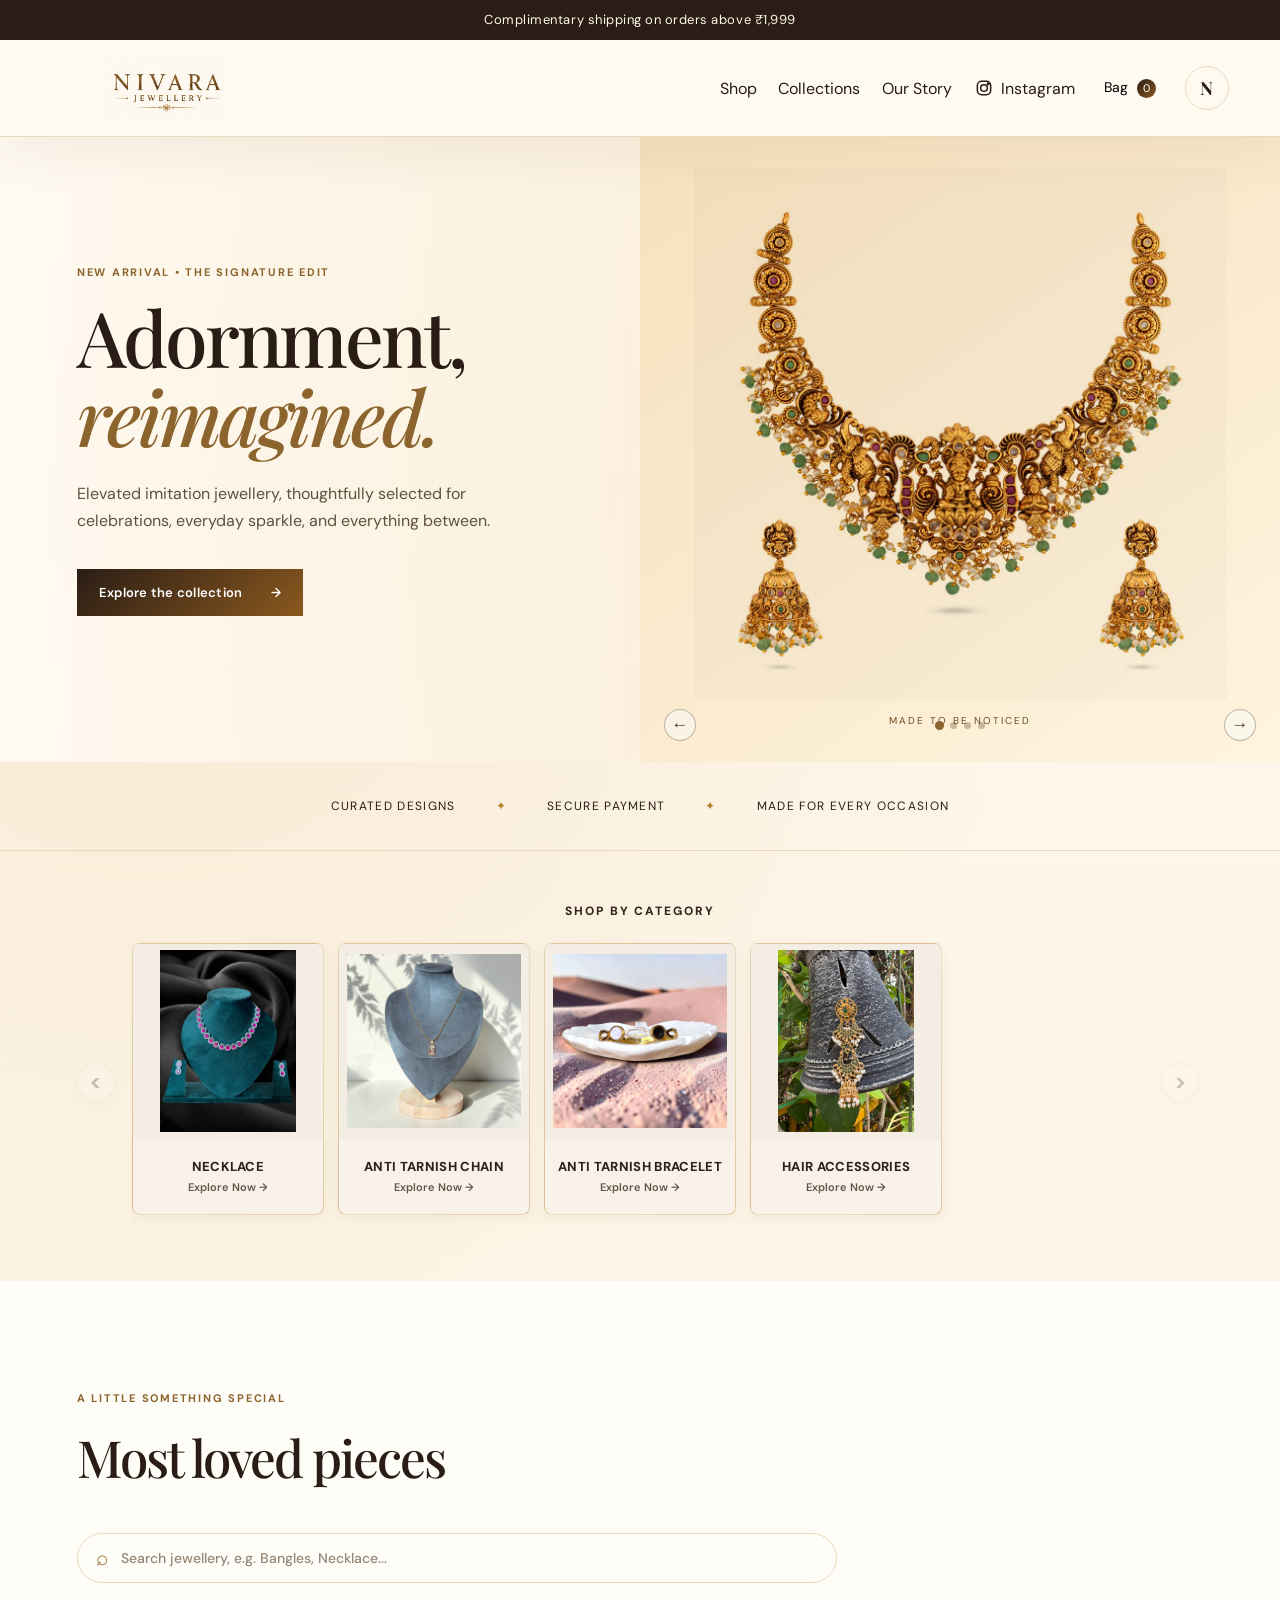
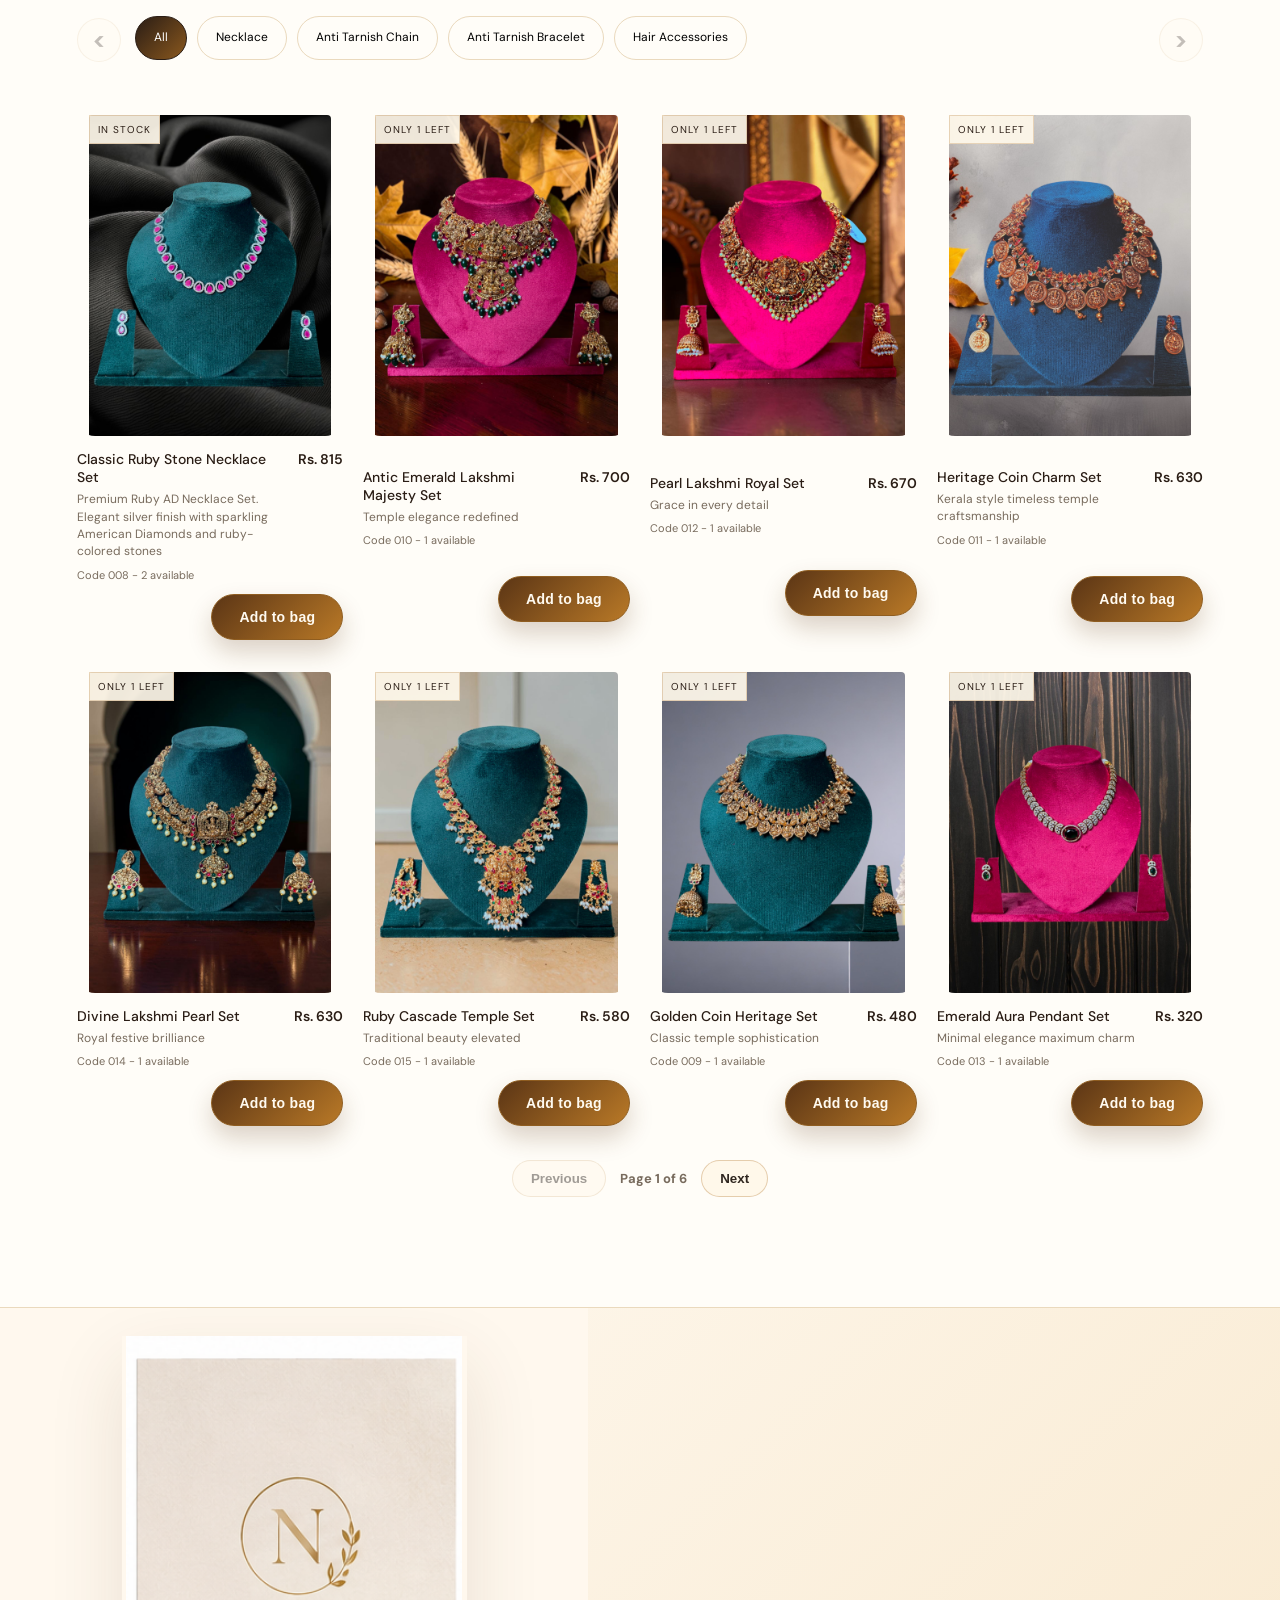
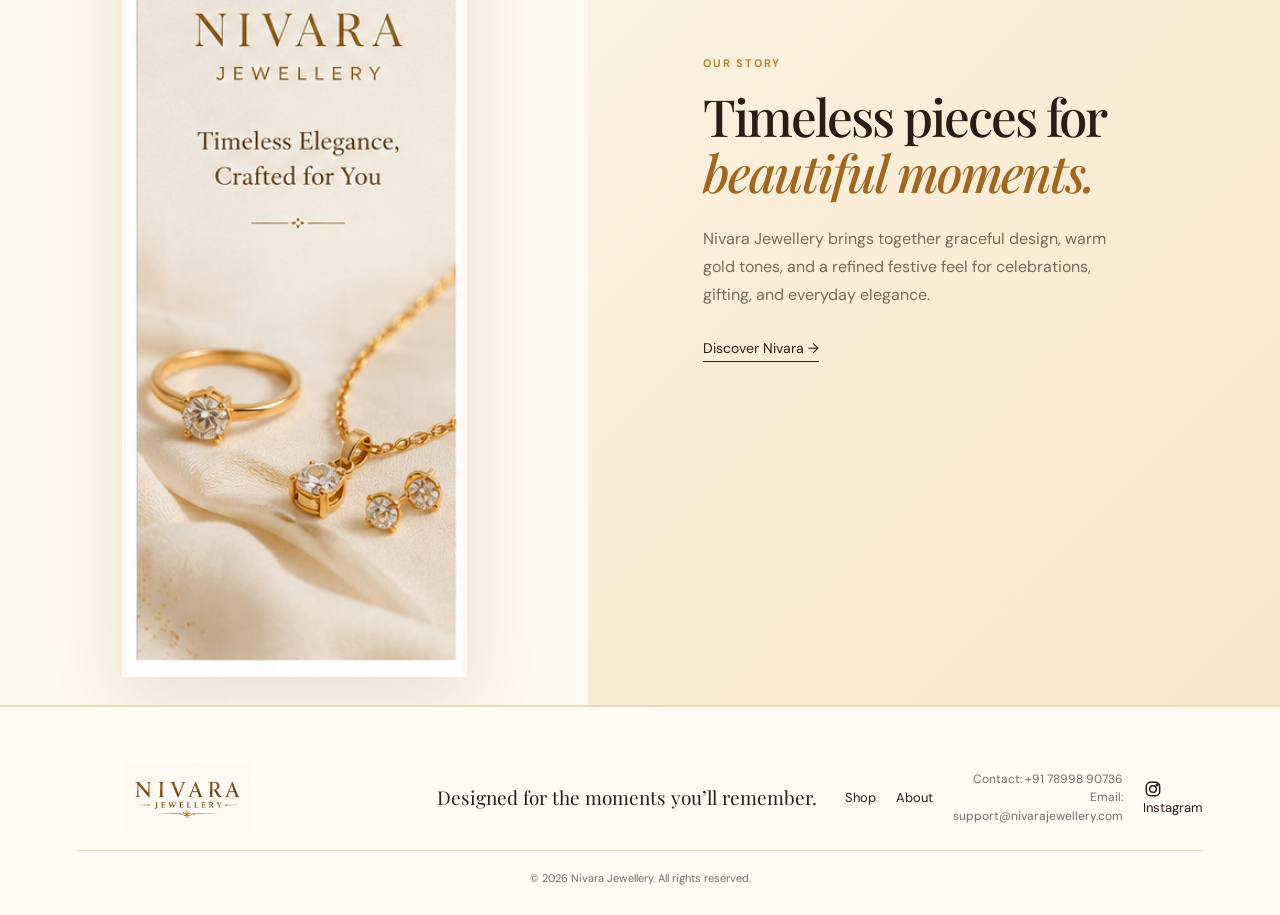
==== commit cdc63a22: "Filter and Search for mobile users" ====
--- a/index.html
+++ b/index.html
@@ -53,6 +53,8 @@
   <link rel="stylesheet" href="launch-fixes.css" />
   <link rel="stylesheet" href="checkout-transition.css" />
   <link rel="stylesheet" href="mobile-ui-fix-v20.css" />
+  <link rel="stylesheet" href="feedback.css" />
+  <link rel="stylesheet" href="mobile-product-filter.css?v=1" />
 </head>
 <body>
   <div class="announcement" id="announcementBar">Complimentary shipping on orders above &#8377;1,999</div>
@@ -102,11 +104,40 @@
 
     <section class="section products-section" id="shop">
       <div class="section-heading"><div><p class="eyebrow">A little something special</p><h2>Most loved pieces</h2></div></div>
+
+      <div class="catalog-search" role="search">
+        <span class="catalog-search-icon" aria-hidden="true">⌕</span>
+        <input
+          id="catalogSearchInput"
+          type="search"
+          inputmode="search"
+          autocomplete="off"
+          placeholder="Search jewellery, e.g. Bangles, Necklace..."
+          aria-label="Search products"
+        />
+        <button id="catalogSearchClear" class="catalog-search-clear" type="button" aria-label="Clear search" hidden>&times;</button>
+      </div>
+      <p id="catalogSearchStatus" class="catalog-search-status" aria-live="polite"></p>
+
       <div class="product-filter-carousel" aria-label="Product categories">
         <button class="product-filter-scroll-button" id="filterPrev" type="button" aria-label="Scroll product categories left">&lt;</button>
         <div class="filters" id="productFilters" tabindex="0" aria-label="Scrollable product categories"><button class="filter active" data-filter="all">All</button></div>
         <button class="product-filter-scroll-button" id="filterNext" type="button" aria-label="Scroll product categories right">&gt;</button>
       </div>
+
+      <div class="mobile-discovery-bar" aria-label="Product discovery controls">
+        <button id="mobileSortButton" class="mobile-discovery-action" type="button">
+          <span aria-hidden="true">⇅</span>
+          <span>SORT</span>
+          <b id="sortActiveLabel"></b>
+        </button>
+        <button id="mobileFilterButton" class="mobile-discovery-action" type="button">
+          <span aria-hidden="true">☷</span>
+          <span id="mobileFilterLabel">FILTER</span>
+        </button>
+      </div>
+      <div id="activeFilterChips" class="active-filter-chips" aria-live="polite"></div>
+
       <div class="products" id="products"></div>
       <div class="product-pagination" id="productPagination"></div>
     </section>
@@ -128,9 +159,81 @@
       </div>
     </section>
 
+    <section class="customer-voices" id="customerVoices" hidden aria-label="Customer feedback">
+      <div class="customer-voices-head">
+        <p class="eyebrow">From our customers</p>
+        <h2>What Our Customers Say</h2>
+        <p>Verified shopping experiences and product reviews from Nivara customers.</p>
+      </div>
+      <div class="customer-review-carousel" id="customerReviewCarousel">
+        <button class="customer-review-nav customer-review-prev" id="customerReviewPrev" type="button" aria-label="Previous customer feedback">&#8249;</button>
+        <div class="customer-review-grid" id="customerReviewGrid" tabindex="0" aria-label="Published customer feedback"></div>
+        <button class="customer-review-nav customer-review-next" id="customerReviewNext" type="button" aria-label="Next customer feedback">&#8250;</button>
+      </div>
+    </section>
+
   </main>
 
   <footer id="contact"><div class="footer-logo"><img src="assets/logo-wordmark.png" alt="Nivara Jewellery" /></div><p>Designed for the moments you&rsquo;ll remember.</p><div><a href="#shop">Shop</a><a href="#story">About</a><span class="contact-details">Contact: +91 78998 90736<br>Email: support@nivarajewellery.com</span><a class="instagram-link" href="https://www.instagram.com/the_nivara_jewellery?igsh=aWtvbTczMnhhcXJt&utm_source=qr" target="_blank" rel="noopener"><svg class="instagram-icon" viewBox="0 0 24 24" aria-hidden="true"><rect x="4" y="4" width="16" height="16" rx="5"></rect><circle cx="12" cy="12" r="4"></circle><circle cx="17" cy="7" r="1"></circle></svg> Instagram</a></div><small>&copy; 2026 Nivara Jewellery. All rights reserved.</small></footer>
+
+
+  <div id="catalogSheetOverlay" class="catalog-sheet-overlay" hidden></div>
+
+  <section id="filterSheet" class="catalog-sheet filter-sheet" aria-hidden="true" hidden>
+    <div class="catalog-sheet-header">
+      <div>
+        <small>FILTERS</small>
+        <h2>Find your jewellery</h2>
+      </div>
+      <button type="button" class="catalog-sheet-close" data-close-catalog-sheet aria-label="Close filters">&times;</button>
+    </div>
+
+    <div class="filter-sheet-layout">
+      <nav class="filter-sheet-tabs" aria-label="Filter groups">
+        <button type="button" class="filter-tab active" data-filter-tab="category">Category</button>
+        <button type="button" class="filter-tab" data-filter-tab="price">Price</button>
+        <button type="button" class="filter-tab" data-filter-tab="availability">Availability</button>
+      </nav>
+
+      <div class="filter-sheet-options">
+        <div class="filter-option-panel active" data-filter-panel="category">
+          <div id="mobileCategoryOptions"></div>
+        </div>
+
+        <div class="filter-option-panel" data-filter-panel="price">
+          <label><input type="radio" name="mobilePrice" value="all" checked> All prices</label>
+          <label><input type="radio" name="mobilePrice" value="under1000"> Under Rs. 1,000</label>
+          <label><input type="radio" name="mobilePrice" value="1000-1999"> Rs. 1,000 - 1,999</label>
+          <label><input type="radio" name="mobilePrice" value="2000plus"> Rs. 2,000 &amp; above</label>
+        </div>
+
+        <div class="filter-option-panel" data-filter-panel="availability">
+          <label><input id="mobileInStock" type="checkbox"> In stock only</label>
+        </div>
+      </div>
+    </div>
+
+    <div class="catalog-sheet-footer">
+      <button id="clearMobileFilters" type="button" class="catalog-clear">CLEAR ALL</button>
+      <button id="applyMobileFilters" type="button" class="catalog-apply">SHOW PRODUCTS</button>
+    </div>
+  </section>
+
+  <section id="sortSheet" class="catalog-sheet sort-sheet" aria-hidden="true" hidden>
+    <div class="catalog-sheet-header">
+      <div>
+        <small>SORT BY</small>
+        <h2>Choose an order</h2>
+      </div>
+      <button type="button" class="catalog-sheet-close" data-close-catalog-sheet aria-label="Close sort">&times;</button>
+    </div>
+
+    <div class="sort-options">
+      <label><input type="radio" name="mobileSort" value="recommended" checked> Recommended</label>
+      <label><input type="radio" name="mobileSort" value="price-low"> Price: Low to High</label>
+      <label><input type="radio" name="mobileSort" value="price-high"> Price: High to Low</label>
+    </div>
+  </section>
 
 <aside class="cart-panel" id="cartPanel" aria-label="Shopping bag" aria-hidden="true"><div class="cart-header"><h2>Your bag <span id="cartTitleCount">0</span></h2><button id="cartClose" aria-label="Close shopping bag">&times;</button></div><div id="cartItems" class="cart-items"></div><div class="cart-empty" id="cartEmpty">Your bag is waiting for its first sparkle.<br><button id="continueShopping">Continue shopping</button></div><div class="cart-footer"><div class="cart-total-row"><span>Subtotal</span><strong id="cartSubtotal">&#8377;0</strong></div><div class="cart-total-row promo-discount-row" id="promoDiscountRow" hidden><span id="promoDiscountLabel">Promo discount</span><strong id="promoDiscount">- &#8377;0</strong></div><div class="cart-total-row" id="cartShippingRow" hidden><span>Shipping</span><strong id="cartShipping">&#8377;0</strong></div><div class="cart-total-row cart-grand-total" id="cartGrandTotalRow" hidden><span>Total</span><strong id="cartGrandTotal">&#8377;0</strong></div><small>Shipping: ₹99 below ₹1,999. Free shipping from ₹1,999. Promo applies to product subtotal only.</small><button class="button button-dark" id="checkoutButton" type="button">Secure checkout</button><button class="button whatsapp-checkout-button" id="whatsappCheckoutButton" type="button">Continue on WhatsApp</button></div></aside><div class="overlay" id="overlay"></div>
   <section class="checkout-review-modal" id="checkoutReviewModal" aria-hidden="true" hidden>
@@ -155,7 +258,38 @@
   <section class="profile-modal address-book-modal" id="deliveryAddressModal" aria-hidden="true" hidden><div class="profile-card address-book-card"><button class="profile-close" id="deliveryAddressClose" type="button" aria-label="Close delivery addresses">&times;</button><p class="eyebrow" id="deliveryAddressEyebrow">Delivery address</p><h2 id="deliveryAddressTitle">Choose delivery address</h2><div id="savedAddressList" class="saved-address-list"></div><button class="button" id="addAddressButton" type="button">+ Add new address</button><form id="addressForm" class="address-form" hidden><input name="id" type="hidden" /><label>Label<input name="label" placeholder="Home, Work, Parents" required /></label><div class="address-form-grid"><label>Recipient name<input name="recipientName" required /></label><label>Phone<input name="phone" type="tel" required /></label><label class="wide">Address line 1<input name="line1" required /></label><label class="wide">Address line 2<input name="line2" /></label><label>City<input name="city" required /></label><label>State<input name="state" required /></label><label>Pincode<input name="pincode" inputmode="numeric" required /></label><label class="checkbox-line"><input name="isDefault" type="checkbox" /> Set as default</label></div><div class="address-form-actions"><button class="button button-dark" type="submit">Save address</button><button class="link-button" id="cancelAddressEdit" type="button">Cancel</button></div></form><button class="button button-dark" id="useSelectedAddress" type="button">Use selected address</button></div></section>
   <section class="profile-modal" id="ordersModal" aria-hidden="true" hidden><div class="profile-card"><button class="profile-close" id="ordersClose" type="button" aria-label="Close orders">&times;</button><p class="eyebrow">My orders</p><h2>Order history</h2><div id="ordersList" class="orders-list"></div></div></section>
 
-  <section class="profile-modal order-summary-modal" id="orderSummaryModal" aria-hidden="true" hidden><div class="profile-card order-summary-card"><button class="profile-close" id="orderSummaryClose" type="button" aria-label="Close order summary">&times;</button><p class="eyebrow" id="orderSummaryEyebrow">Order confirmed</p><h2 id="orderSummaryTitle">Thank you for your order</h2><div id="orderSummaryContent"></div><div class="order-summary-actions"><button class="button button-dark" id="downloadOrderSummary" type="button">Download order summary</button><button class="button" id="backToOrders" type="button">Back to order history</button><button class="link-button" id="continueAfterOrder" type="button">Continue shopping</button></div></div></section>
+  <div class="order-confirmation-loader" id="orderConfirmationLoader" hidden aria-hidden="true" role="status" aria-live="polite">
+  <div class="order-confirmation-loader-card">
+    <span class="order-confirmation-spinner" aria-hidden="true"></span>
+    <strong>Payment successful</strong>
+    <p>Confirming your order...</p>
+    <small>Please don’t close this window.</small>
+  </div>
+</div>
+
+<section class="profile-modal order-summary-modal" id="orderSummaryModal" aria-hidden="true" hidden><div class="profile-card order-summary-card"><button class="profile-close" id="orderSummaryClose" type="button" aria-label="Close order summary">&times;</button><p class="eyebrow" id="orderSummaryEyebrow">Order confirmed</p><h2 id="orderSummaryTitle">Thank you for your order</h2><div id="orderSummaryContent"></div><div class="order-summary-actions"><button class="button button-dark" id="downloadOrderSummary" type="button">Download order summary</button><button class="button" id="backToOrders" type="button">Back to order history</button><button class="link-button" id="continueAfterOrder" type="button">Continue shopping</button></div></div></section>
+  <section class="website-feedback-modal" id="websiteFeedbackModal" hidden aria-hidden="true">
+    <div class="website-feedback-card" role="dialog" aria-modal="true" aria-labelledby="websiteFeedbackTitle">
+      <button class="website-feedback-close" id="websiteFeedbackClose" type="button" aria-label="Close feedback">&times;</button>
+      <div id="websiteFeedbackFormWrap">
+        <p class="eyebrow">A quick question</p>
+        <h2 id="websiteFeedbackTitle">How was your Nivara experience?</h2>
+        <p class="website-feedback-intro">Your order is confirmed. If you have a minute, please rate your shopping experience. This is optional.</p>
+        <form id="websiteFeedbackForm">
+          <div class="feedback-question"><span>Overall website experience</span><div class="star-rating" data-rating-group="overall"></div></div>
+          <div class="feedback-question"><span>Finding and selecting products</span><div class="star-rating" data-rating-group="discovery"></div></div>
+          <div class="feedback-question"><span>Checkout and payment experience</span><div class="star-rating" data-rating-group="checkout"></div></div>
+          <div class="feedback-question"><span>Website speed and navigation</span><div class="star-rating" data-rating-group="performance"></div></div>
+          <label class="feedback-comment-label" for="websiteFeedbackComments">Comments or suggestions <small>(optional)</small></label>
+          <textarea id="websiteFeedbackComments" maxlength="1500" placeholder="Tell us what you liked or what we can improve..."></textarea>
+          <div class="website-feedback-actions"><button class="button button-dark" type="submit">Submit feedback</button><button class="link-button" id="websiteFeedbackLater" type="button">Maybe later</button></div>
+          <small class="website-feedback-status" id="websiteFeedbackStatus" aria-live="polite"></small>
+        </form>
+      </div>
+      <div class="website-feedback-thanks" id="websiteFeedbackThanks" hidden><div class="customer-review-stars">★★★★★</div><h3>Thank you!</h3><p>Your feedback helps us improve Nivara Jewellery.</p><button class="button button-dark" id="websiteFeedbackDone" type="button">Continue shopping</button></div>
+    </div>
+  </section>
+
   <section class="image-viewer" id="imageViewer" aria-hidden="true" hidden><div class="image-viewer-card"><button class="image-viewer-close" id="imageViewerClose" type="button" aria-label="Close image viewer">&times;</button><img id="imageViewerPhoto" src="" alt="" /><div class="image-viewer-controls"><button id="imageViewerPrev" type="button">Previous</button><span class="image-viewer-count" id="imageViewerCount">1/1</span><button id="imageViewerNext" type="button">Next</button><label for="imageZoomSlider">Zoom</label><input id="imageZoomSlider" type="range" min="1" max="3" step="0.05" value="1" /><span id="imageZoomLevel">100%</span><button id="imageZoomReset" type="button">Reset</button></div></div></section>
   <div class="toast" id="toast" role="status" aria-live="polite"></div>
   <script src="https://checkout.razorpay.com/v1/checkout.js"></script>
--- a/styles.css
+++ b/styles.css
@@ -1,2 +1,13 @@
 :root{--ink:#29231f;--muted:#766e66;--cream:#f7f3ed;--line:#e4ddd4;--gold:#b57b38;--peach:#e9c4b8;--rose:#bf7c70}*{box-sizing:border-box}html{scroll-behavior:smooth}body{margin:0;background:var(--cream);color:var(--ink);font-family:'DM Sans',sans-serif}a{color:inherit;text-decoration:none}.announcement{background:#332b26;color:#f8f1e9;text-align:center;padding:10px;font-size:12px;letter-spacing:.04em}.announcement span{color:#ddae6d;margin:0 12px}.site-header{height:94px;display:flex;align-items:center;justify-content:space-between;padding:10px 6vw;border-bottom:1px solid var(--line);background:rgba(247,243,237,.95);position:sticky;top:0;z-index:10}.brand img{width:104px;height:72px;object-fit:cover;object-position:center 62%;mix-blend-mode:multiply}.site-header nav{display:flex;gap:34px;font-size:14px}.site-header nav a:hover,.section-heading>a:hover,.text-link:hover{color:var(--gold)}.cart-button,.menu-button{font:inherit;background:transparent;border:0;cursor:pointer}.cart-button{font-size:14px}.cart-button span{display:inline-grid;place-items:center;background:var(--ink);color:white;border-radius:50%;font-size:11px;width:19px;height:19px;margin-left:5px}.menu-button{display:none;font-size:22px}.hero{min-height:625px;display:grid;grid-template-columns:1fr 1fr;background:#e8c5b8;overflow:hidden}.hero-copy{padding:clamp(70px,10vw,150px) 6vw;position:relative;z-index:1}.eyebrow{text-transform:uppercase;font-size:11px;font-weight:700;letter-spacing:.16em;color:#99633f;margin:0 0 18px}.hero h1,h2{font-family:'Playfair Display',serif;font-weight:500;letter-spacing:-.04em}.hero h1{font-size:clamp(50px,6vw,80px);line-height:1.03;margin:0 0 25px}.hero h1 em,h2 em{font-weight:500;color:#9a564d}.hero-description{max-width:430px;font-size:16px;line-height:1.7;color:#604a42;margin-bottom:34px}.button{border:0;display:inline-flex;justify-content:center;align-items:center;gap:28px;padding:15px 22px;font:600 13px 'DM Sans',sans-serif;letter-spacing:.02em;cursor:pointer;transition:.2s}.button:hover{transform:translateY(-2px)}.button-dark{background:#302925;color:white}.button-light{background:white;color:#302925}.hero-art{position:relative;background:linear-gradient(130deg,#efd3c7,#ca8a7d);min-height:500px;overflow:hidden}.hero-art:after{content:'';position:absolute;inset:0;background:radial-gradient(circle at 50% 30%,transparent 0 15%,rgba(93,50,36,.08) 80%)}.arch{position:absolute;width:470px;height:620px;border:2px solid rgba(247,209,146,.9);border-bottom:0;border-radius:300px 300px 0 0;bottom:-90px;left:50%;transform:translateX(-50%);box-shadow:0 0 0 12px rgba(180,117,54,.18),0 0 0 14px rgba(255,231,180,.65)}.earring{position:absolute;top:185px;width:115px;height:190px;z-index:2}.earring i{position:absolute;left:50%;width:16px;height:16px;background:#fbe1a0;border:3px solid #a56a21;border-radius:50%;transform:translateX(-50%)}.earring b{position:absolute;top:23px;left:14px;width:88px;height:124px;background:linear-gradient(130deg,#f8d881,#a76818);clip-path:polygon(50% 0,83% 20%,100% 55%,50% 100%,0 55%,17% 20%);border-radius:48%;filter:drop-shadow(4px 7px 4px rgba(73,34,19,.25))}.earring-left{left:25%;transform:rotate(-8deg)}.earring-right{right:25%;transform:rotate(8deg)}.hero-art p{position:absolute;z-index:3;bottom:42px;left:0;right:0;text-align:center;text-transform:uppercase;font-size:10px;letter-spacing:.2em;color:#77423b}.trust-strip{display:flex;align-items:center;justify-content:center;gap:40px;padding:24px;font-size:12px;text-transform:uppercase;letter-spacing:.11em;border-bottom:1px solid var(--line)}.trust-strip span{color:var(--gold)}.section{padding:110px 6vw}.section-heading{display:flex;align-items:end;justify-content:space-between;margin-bottom:42px}.section-heading h2{font-size:clamp(36px,4vw,53px);margin:0}.section-heading>a,.text-link{font-size:14px;border-bottom:1px solid var(--ink);padding-bottom:4px}.categories{display:grid;grid-template-columns:repeat(4,1fr);gap:18px}.category{height:230px;padding:25px;display:flex;flex-direction:column;justify-content:end;position:relative;overflow:hidden;color:#332b26}.category span{font-family:Georgia;font-size:115px;line-height:.6;position:absolute;top:35px;left:50%;transform:translateX(-50%);opacity:.72;color:#a96d2d}.category b,.category small{z-index:1}.category b{font-family:'Playfair Display';font-size:25px;font-weight:500}.category small{font-size:12px;margin-top:4px}.category-earrings{background:#efd7cc}.category-necklaces{background:#d7d2c5}.category-bangles{background:#eddcae}.category-bridal{background:#d8b6ad}.products-section{background:#fffdfa}.filters{display:flex;gap:8px}.filter{border:1px solid var(--line);padding:9px 13px;border-radius:100px;background:transparent;font:12px 'DM Sans';cursor:pointer}.filter.active{background:var(--ink);color:white;border-color:var(--ink)}.products{display:grid;grid-template-columns:repeat(4,1fr);gap:20px}.product{position:relative}.product-image{height:320px;display:grid;place-items:center;position:relative;overflow:hidden}.product-image:before{content:'';position:absolute;width:185px;height:185px;border:1px solid rgba(111,66,33,.2);border-radius:50%}.product-jewel{font-family:Georgia;font-size:130px;line-height:1;color:#a96924;filter:drop-shadow(5px 7px 3px rgba(70,40,22,.22));z-index:1}.product:nth-child(1) .product-image{background:#e6cbc0}.product:nth-child(2) .product-image{background:#d9d5cb}.product:nth-child(3) .product-image{background:#eadab6}.product:nth-child(4) .product-image{background:#d9b8ae}.product:nth-child(5) .product-image{background:#e4d1c6}.product:nth-child(6) .product-image{background:#d5d0c6}.product:nth-child(7) .product-image{background:#ecdfc0}.product:nth-child(8) .product-image{background:#ddc0b8}.product-tag{position:absolute;top:12px;left:12px;font-size:10px;text-transform:uppercase;letter-spacing:.1em;background:#fffdf9;padding:7px 8px;z-index:2}.add-button{position:absolute;bottom:14px;right:14px;border:0;border-radius:50%;width:38px;height:38px;background:#fffdf9;font-size:22px;cursor:pointer;opacity:0;transform:translateY(5px);transition:.2s}.product:hover .add-button{opacity:1;transform:none}.product-info{padding:16px 2px 5px;display:flex;justify-content:space-between;gap:10px}.product-info h3{font-size:14px;font-weight:500;margin:0 0 5px}.product-info p{font-size:12px;color:var(--muted);margin:0}.price{font-size:14px;font-weight:600;white-space:nowrap}.editorial{display:grid;grid-template-columns:1fr 1fr;background:#332b26;color:#f8f2eb}.editorial-art{min-height:480px;background:#c48c7d;position:relative;overflow:hidden}.gold-chain{position:absolute;width:320px;height:320px;border:12px solid #c48839;border-left-color:#f2cf7d;border-radius:50%;top:80px;left:calc(50% - 160px);box-shadow:inset 0 0 0 3px #7d4b18}.pearl{position:absolute;width:100px;height:100px;border-radius:50%;background:radial-gradient(circle at 32% 26%,#fff,#d4b5a1 60%,#9e6e5b);z-index:2}.pearl-one{top:100px;left:25%}.pearl-two{bottom:82px;right:22%;width:70px;height:70px}.editorial-copy{padding:clamp(60px,9vw,120px);align-self:center}.editorial-copy .eyebrow{color:#d9a66c}.editorial h2{font-size:clamp(38px,4vw,57px);line-height:1.1;margin:0 0 25px}.editorial h2 em{color:#f0c1ad}.editorial-copy>p:not(.eyebrow){line-height:1.75;color:#d8cbc2;max-width:430px;margin-bottom:28px}.editorial .text-link{border-color:#f8f2eb}.newsletter{text-align:center;background:#ead9c8;padding:105px 20px}.newsletter h2{font-size:clamp(36px,4vw,54px);margin:0 0 10px}.newsletter>p:not(.eyebrow){color:#756056;font-size:14px}.newsletter form{display:flex;max-width:450px;margin:30px auto 8px}.newsletter input{border:0;background:#fffaf5;padding:16px;width:100%;font:14px 'DM Sans'}.newsletter small{color:#795348}footer{padding:55px 6vw 30px;display:grid;grid-template-columns:1fr 1fr 1fr;align-items:center;gap:18px}footer img{width:100px;height:75px;object-fit:cover;object-position:center 62%;mix-blend-mode:multiply}footer p{font-family:'Playfair Display';font-size:19px;margin:0}footer div{display:flex;justify-content:end;gap:20px;font-size:13px}footer small{grid-column:1/-1;border-top:1px solid var(--line);padding-top:20px;color:var(--muted);font-size:11px}.cart-panel{position:fixed;z-index:30;right:0;top:0;height:100%;width:min(430px,100%);background:#fffdfa;transform:translateX(105%);transition:.3s;display:flex;flex-direction:column;padding:25px}.cart-panel.open{transform:none}.overlay{position:fixed;inset:0;background:rgba(35,26,20,.35);z-index:20;opacity:0;visibility:hidden;transition:.3s}.overlay.open{opacity:1;visibility:visible}.cart-header{display:flex;justify-content:space-between;align-items:center;border-bottom:1px solid var(--line);padding-bottom:18px}.cart-header h2{font-size:29px;margin:0}.cart-header button{border:0;background:none;font-size:32px;cursor:pointer}.cart-items{flex:1;overflow:auto}.cart-item{display:grid;grid-template-columns:67px 1fr auto;gap:12px;padding:17px 0;border-bottom:1px solid var(--line)}.cart-icon{height:67px;display:grid;place-items:center;background:#ead6ca;font-family:Georgia;color:#a96924;font-size:34px}.cart-item h3{font-size:14px;margin:4px 0}.cart-item p{font-size:13px;margin:0;color:var(--muted)}.cart-item button{border:0;background:none;color:var(--muted);cursor:pointer;font-size:12px;padding:3px 0}.cart-empty{flex:1;padding-top:70px;text-align:center;color:var(--muted);line-height:1.7}.cart-empty button{margin-top:15px;border:0;border-bottom:1px solid;background:none;cursor:pointer;padding:3px}.cart-footer{border-top:1px solid var(--line);padding-top:18px}.cart-footer>div{display:flex;justify-content:space-between;font-size:15px}.cart-footer small{display:block;color:var(--muted);font-size:11px;margin:8px 0 16px}.cart-footer .button{width:100%}.toast{position:fixed;z-index:50;left:50%;bottom:25px;transform:translate(-50%,90px);background:#332b26;color:white;padding:13px 20px;border-radius:3px;font-size:13px;transition:.25s}.toast.show{transform:translate(-50%,0)}
 @media(max-width:760px){.site-header{height:76px;padding:6px 5vw}.brand img{width:82px;height:58px}.menu-button{display:block;order:2}.site-header nav{display:none;position:absolute;top:75px;left:0;right:0;background:var(--cream);padding:20px 5vw;flex-direction:column;border-bottom:1px solid var(--line)}.site-header nav.open{display:flex}.cart-button{order:3}.hero{grid-template-columns:1fr}.hero-copy{padding:70px 7vw 55px}.hero-art{min-height:380px}.arch{width:340px;height:460px}.earring{top:110px;transform:scale(.8)}.earring-left{left:17%}.earring-right{right:17%}.trust-strip{gap:12px;font-size:9px;padding:17px 5px}.section{padding:70px 5vw}.section-heading{align-items:start;gap:20px}.section-heading>a{white-space:nowrap}.categories{grid-template-columns:repeat(2,1fr)}.category{height:180px}.products{grid-template-columns:repeat(2,1fr);gap:13px}.product-image{height:210px}.product-jewel{font-size:90px}.product-image:before{width:130px;height:130px}.add-button{opacity:1;transform:none;width:34px;height:34px}.filters{display:none}.editorial{grid-template-columns:1fr}.editorial-art{min-height:300px}.editorial-copy{padding:65px 7vw}.newsletter{padding:75px 20px}.newsletter form{flex-direction:column;gap:8px}.newsletter .button{width:100%}footer{grid-template-columns:1fr 1fr}footer p{font-size:16px}footer div{justify-content:start;grid-column:1/-1}.cart-panel{width:100%}}
+
+/* Post-payment order confirmation loader */
+.order-confirmation-loader{position:fixed;inset:0;z-index:10000;display:none;align-items:center;justify-content:center;padding:24px;background:rgba(35,27,22,.62);backdrop-filter:blur(5px)}
+.order-confirmation-loader.show{display:flex}
+.order-confirmation-loader-card{width:min(390px,92vw);padding:34px 28px;text-align:center;border-radius:22px;background:#fffaf2;box-shadow:0 24px 70px rgba(35,27,22,.28);color:#302925}
+.order-confirmation-loader-card strong{display:block;margin-top:18px;font-size:21px}
+.order-confirmation-loader-card p{margin:8px 0 5px;font-size:16px}
+.order-confirmation-loader-card small{color:#75675d}
+.order-confirmation-spinner{display:inline-block;width:42px;height:42px;border:4px solid #eadcc9;border-top-color:#8a571d;border-radius:50%;animation:nivara-order-spin .8s linear infinite}
+body.order-confirmation-loading{overflow:hidden}
+@keyframes nivara-order-spin{to{transform:rotate(360deg)}}
--- a/product-inventory.css
+++ b/product-inventory.css
@@ -501,3 +501,5 @@
     margin-top: 10px;
   }
 }
+
+.size-selector{display:flex;align-items:center;gap:8px;margin:10px 0;font-size:13px;font-weight:600}.size-selector select{flex:1;min-width:0;padding:9px 10px;border:1px solid #d8cec2;background:#fff;color:inherit;border-radius:4px}
--- a/toast-position.css
+++ b/toast-position.css
@@ -54,3 +54,53 @@
     text-align: center;
   }
 }
+
+/* Bug 1 follow-up: checkout availability warning */
+.toast.toast-availability-warning {
+  width: min(430px, calc(100vw - 32px));
+  max-width: 430px;
+  padding: 16px 48px 16px 18px;
+  background: #5f351f;
+  border: 1px solid rgba(255, 232, 196, 0.42);
+  border-radius: 8px;
+  line-height: 1.45;
+}
+
+.toast-warning-content {
+  display: grid;
+  gap: 5px;
+}
+
+.toast-warning-title {
+  display: block;
+  font-size: 14px;
+  font-weight: 700;
+  color: #fff8ed;
+}
+
+.toast-warning-message {
+  display: block;
+  font-size: 13px;
+  color: #fff3df;
+}
+
+.toast-close {
+  position: absolute;
+  top: 9px;
+  right: 10px;
+  width: 30px;
+  height: 30px;
+  padding: 0;
+  border: 0;
+  border-radius: 50%;
+  background: transparent;
+  color: #fff8ed;
+  font: 400 24px/30px Arial, sans-serif;
+  cursor: pointer;
+}
+
+.toast-close:hover,
+.toast-close:focus-visible {
+  background: rgba(255,255,255,.14);
+  outline: none;
+}
--- a/feedback.css
+++ b/feedback.css
@@ -0,0 +1,9 @@
+.customer-voices{padding:90px 6vw;background:#fffaf2;border-top:1px solid var(--line)}
+.customer-voices[hidden]{display:none!important}
+.customer-voices-head{text-align:center;max-width:680px;margin:0 auto 34px}.customer-voices-head h2{font-size:clamp(34px,4vw,50px);margin:0 0 10px}.customer-voices-head p:last-child{color:var(--muted);line-height:1.6}
+.customer-review-carousel{position:relative;max-width:1240px;margin:0 auto;padding:0 42px}
+.customer-review-grid{display:flex;gap:18px;overflow-x:auto;scroll-snap-type:x mandatory;scroll-behavior:smooth;scrollbar-width:none;-ms-overflow-style:none;padding:8px 2px 16px}.customer-review-grid::-webkit-scrollbar{display:none}
+.customer-review-card{flex:0 0 calc((100% - 36px)/3);scroll-snap-align:start;background:#fff;border:1px solid rgba(181,123,56,.2);border-radius:18px;padding:24px;box-shadow:0 12px 34px rgba(73,50,30,.07)}.customer-review-stars{color:#a66c22;letter-spacing:3px;font-size:18px}.customer-review-card blockquote{margin:14px 0 18px;font-family:'Playfair Display',serif;font-size:19px;line-height:1.5}.customer-review-meta{display:flex;justify-content:space-between;gap:12px;align-items:end}.customer-review-meta strong{font-size:13px}.customer-review-meta small{color:var(--muted);font-size:11px;text-align:right}
+.customer-review-nav{position:absolute;top:50%;transform:translateY(-50%);z-index:2;width:38px;height:38px;border-radius:50%;border:1px solid rgba(181,123,56,.34);background:#fffaf2;color:#6c4a25;font-size:28px;line-height:1;display:grid;place-items:center;cursor:pointer;box-shadow:0 8px 22px rgba(73,50,30,.09)}.customer-review-nav:hover{background:#fff}.customer-review-nav[hidden]{display:none!important}.customer-review-prev{left:0}.customer-review-next{right:0}
+.website-feedback-modal{position:fixed;inset:0;z-index:95;display:grid;place-items:center;padding:20px;background:rgba(35,26,20,.58)}.website-feedback-modal[hidden]{display:none!important}.website-feedback-card{position:relative;width:min(620px,100%);max-height:92vh;overflow:auto;background:#fffaf2;border-radius:22px;padding:30px;box-shadow:0 30px 90px rgba(28,18,11,.35)}.website-feedback-close{position:absolute;right:18px;top:14px;border:0;background:none;font-size:30px;cursor:pointer}.website-feedback-card h2{font-size:34px;margin:0 0 8px}.website-feedback-intro{color:var(--muted);line-height:1.55;margin-bottom:22px}.feedback-question{padding:16px 0;border-top:1px solid rgba(181,123,56,.18)}.feedback-question>span{display:block;font-size:13px;font-weight:700;margin-bottom:10px}.star-rating{display:flex;flex-direction:row-reverse;justify-content:flex-end;gap:4px}.star-rating input{position:absolute;opacity:0;pointer-events:none}.star-rating label{font-size:31px;line-height:1;color:#c9c0b8;cursor:pointer;transition:.15s}.star-rating label:hover,.star-rating label:hover~label,.star-rating input:checked~label{color:#b57b38;transform:translateY(-1px)}.feedback-comment-label{display:block;font-size:13px;font-weight:700;margin:18px 0 8px}.website-feedback-card textarea{width:100%;min-height:105px;resize:vertical;border:1px solid #d8caba;border-radius:12px;background:#fff;padding:12px;font:14px 'DM Sans',sans-serif}.website-feedback-actions{display:flex;gap:10px;margin-top:18px;align-items:center}.website-feedback-status{display:block;min-height:18px;margin-top:10px;color:#8d3d35;font-size:12px}.website-feedback-thanks{text-align:center;padding:25px 5px}.website-feedback-thanks h3{font-family:'Playfair Display',serif;font-size:30px;margin:8px 0}.website-feedback-thanks p{color:var(--muted)}
+@media(max-width:760px){.customer-voices{padding:65px 5vw}.customer-review-carousel{padding:0 32px}.customer-review-card{flex-basis:100%}.customer-review-nav{width:32px;height:32px;font-size:24px}.website-feedback-card{padding:26px 20px}.website-feedback-card h2{font-size:28px}.website-feedback-actions{flex-direction:column}.website-feedback-actions .button,.website-feedback-actions .link-button{width:100%}}
--- a/mobile-product-filter.css
+++ b/mobile-product-filter.css
@@ -0,0 +1,363 @@
+
+/* Nivara Jewellery - Mobile Product Discovery Build 1 */
+.mobile-discovery-bar,
+.active-filter-chips,
+.catalog-sheet-overlay,
+.catalog-sheet {
+  display: none;
+}
+
+.no-products-found {
+  grid-column: 1 / -1;
+  padding: 54px 20px;
+  text-align: center;
+  border: 1px solid var(--line, #e7dcc8);
+  background: #fffdf8;
+}
+.no-products-found h3 { margin: 0 0 8px; }
+.no-products-found p { margin: 0; color: var(--muted, #756958); }
+
+@media (max-width: 768px) {
+  .product-filter-carousel {
+    display: none !important;
+  }
+
+  .mobile-discovery-bar {
+    display: grid;
+    grid-template-columns: 1fr 1fr;
+    margin: 0 0 10px;
+    border: 1px solid #e7dcc8;
+    background: #fffdf8;
+    position: sticky;
+    top: 0;
+    z-index: 45;
+  }
+
+  .mobile-discovery-action {
+    min-height: 50px;
+    border: 0;
+    background: transparent;
+    display: flex;
+    align-items: center;
+    justify-content: center;
+    gap: 7px;
+    color: #30271e;
+    font: 700 12px "DM Sans", sans-serif;
+    letter-spacing: .06em;
+  }
+
+  .mobile-discovery-action + .mobile-discovery-action {
+    border-left: 1px solid #e7dcc8;
+  }
+
+  .mobile-discovery-action > span:first-child {
+    color: #9a6d31;
+    font-size: 17px;
+  }
+
+  .mobile-discovery-action b {
+    font-size: 9px;
+    color: #9a6d31;
+    letter-spacing: .03em;
+  }
+
+  .active-filter-chips {
+    display: flex;
+    gap: 8px;
+    overflow-x: auto;
+    margin-bottom: 16px;
+    padding-bottom: 2px;
+    scrollbar-width: none;
+  }
+
+  .active-filter-chips:empty {
+    display: none;
+  }
+
+  .active-filter-chips::-webkit-scrollbar {
+    display: none;
+  }
+
+  .active-filter-chips button {
+    flex: 0 0 auto;
+    border: 1px solid #d8c09b;
+    border-radius: 999px;
+    background: #fff8ec;
+    color: #4a3521;
+    padding: 8px 11px;
+    font: 600 11px "DM Sans", sans-serif;
+  }
+
+  .catalog-sheet-overlay {
+    display: block;
+    position: fixed;
+    inset: 0;
+    background: rgba(34, 24, 16, .42);
+    opacity: 0;
+    transition: opacity .18s ease;
+    z-index: 1998;
+  }
+
+  .catalog-sheet-overlay.open {
+    opacity: 1;
+  }
+
+  .catalog-sheet {
+    display: flex;
+    position: fixed;
+    left: 0;
+    right: 0;
+    bottom: 0;
+    max-height: 86vh;
+    background: #fffdf8;
+    z-index: 1999;
+    flex-direction: column;
+    border-radius: 20px 20px 0 0;
+    transform: translateY(100%);
+    transition: transform .18s ease;
+    box-shadow: 0 -16px 45px rgba(44, 28, 16, .18);
+  }
+
+  .catalog-sheet.open {
+    transform: translateY(0);
+  }
+
+  .catalog-sheet[hidden],
+  .catalog-sheet-overlay[hidden] {
+    display: none !important;
+  }
+
+  .catalog-sheet-header {
+    min-height: 78px;
+    padding: 16px 18px 12px;
+    display: flex;
+    align-items: center;
+    justify-content: space-between;
+    border-bottom: 1px solid #e7dcc8;
+  }
+
+  .catalog-sheet-header small {
+    color: #996a2d;
+    letter-spacing: .12em;
+    font-weight: 700;
+  }
+
+  .catalog-sheet-header h2 {
+    margin: 3px 0 0;
+    font-size: 25px;
+  }
+
+  .catalog-sheet-close {
+    width: 38px;
+    height: 38px;
+    border: 0;
+    border-radius: 50%;
+    background: #f4eadb;
+    color: #30271e;
+    font-size: 24px;
+  }
+
+  .filter-sheet-layout {
+    display: grid;
+    grid-template-columns: 38% 62%;
+    min-height: 360px;
+    overflow: hidden;
+  }
+
+  .filter-sheet-tabs {
+    display: flex;
+    flex-direction: column;
+    background: #f7efe3;
+    border-right: 1px solid #e7dcc8;
+  }
+
+  .filter-tab {
+    min-height: 58px;
+    text-align: left;
+    border: 0;
+    border-bottom: 1px solid #eadfcd;
+    background: transparent;
+    padding: 0 16px;
+    color: #655746;
+    font: 600 13px "DM Sans", sans-serif;
+  }
+
+  .filter-tab.active {
+    background: #fffdf8;
+    color: #30271e;
+    box-shadow: inset 3px 0 0 #9a6d31;
+  }
+
+  .filter-sheet-options {
+    overflow-y: auto;
+    padding: 8px 16px 18px;
+  }
+
+  .filter-option-panel {
+    display: none;
+  }
+
+  .filter-option-panel.active {
+    display: grid;
+  }
+
+  .filter-option-panel label,
+  #mobileCategoryOptions label {
+    min-height: 48px;
+    display: flex;
+    align-items: center;
+    gap: 10px;
+    border-bottom: 1px solid #f0e7d9;
+    color: #443729;
+    font-size: 13px;
+  }
+
+  .filter-option-panel input,
+  #mobileCategoryOptions input,
+  .sort-options input {
+    width: 18px;
+    height: 18px;
+    accent-color: #8a5c28;
+  }
+
+  .catalog-sheet-footer {
+    display: grid;
+    grid-template-columns: .9fr 1.4fr;
+    gap: 10px;
+    padding: 12px 16px calc(12px + env(safe-area-inset-bottom));
+    border-top: 1px solid #e7dcc8;
+    background: #fffdf8;
+  }
+
+  .catalog-clear,
+  .catalog-apply {
+    min-height: 48px;
+    border-radius: 8px;
+    font: 700 12px "DM Sans", sans-serif;
+    letter-spacing: .04em;
+  }
+
+  .catalog-clear {
+    border: 1px solid #d9c9b1;
+    background: #fff;
+    color: #30271e;
+  }
+
+  .catalog-apply {
+    border: 0;
+    background: #30271e;
+    color: #fff;
+  }
+
+  .sort-sheet {
+    max-height: 430px;
+  }
+
+  .sort-options {
+    display: grid;
+    padding: 6px 18px calc(18px + env(safe-area-inset-bottom));
+    overflow-y: auto;
+  }
+
+  .sort-options label {
+    min-height: 58px;
+    display: flex;
+    align-items: center;
+    gap: 12px;
+    border-bottom: 1px solid #eee4d4;
+    color: #403326;
+    font-size: 14px;
+  }
+
+  body.catalog-sheet-open {
+    overflow: hidden;
+  }
+}
+
+
+/* Nivara Jewellery - General Product Search */
+.catalog-search {
+  width: min(760px, 100%);
+  margin: 0 0 20px;
+  min-height: 50px;
+  display: flex;
+  align-items: center;
+  gap: 10px;
+  border: 1px solid var(--line, #e7dcc8);
+  border-radius: 999px;
+  background: #fffdf8;
+  padding: 0 14px 0 18px;
+  transition: border-color .18s ease, box-shadow .18s ease;
+}
+
+.catalog-search:focus-within {
+  border-color: #b88a4a;
+  box-shadow: 0 0 0 3px rgba(184, 138, 74, .12);
+}
+
+.catalog-search-icon {
+  flex: 0 0 auto;
+  color: #9a6d31;
+  font-size: 21px;
+  line-height: 1;
+}
+
+.catalog-search input {
+  flex: 1 1 auto;
+  min-width: 0;
+  height: 48px;
+  border: 0;
+  outline: 0;
+  background: transparent;
+  color: #30271e;
+  font: 500 14px "DM Sans", sans-serif;
+}
+
+.catalog-search input::placeholder {
+  color: #938677;
+}
+
+.catalog-search-clear {
+  flex: 0 0 auto;
+  width: 32px;
+  height: 32px;
+  border: 0;
+  border-radius: 50%;
+  background: #f4eadb;
+  color: #4b3825;
+  font-size: 20px;
+  line-height: 1;
+  cursor: pointer;
+}
+
+.catalog-search-clear[hidden] {
+  display: none !important;
+}
+
+.catalog-search-status {
+  min-height: 18px;
+  margin: -10px 0 16px;
+  color: var(--muted, #756958);
+  font-size: 12px;
+}
+
+@media (max-width: 768px) {
+  .catalog-search {
+    width: 100%;
+    min-height: 46px;
+    margin: 0 0 12px;
+    border-radius: 12px;
+    padding-left: 14px;
+  }
+
+  .catalog-search input {
+    height: 44px;
+    font-size: 13px;
+  }
+
+  .catalog-search-status {
+    margin: -4px 0 10px;
+    padding-left: 2px;
+    font-size: 11px;
+  }
+}
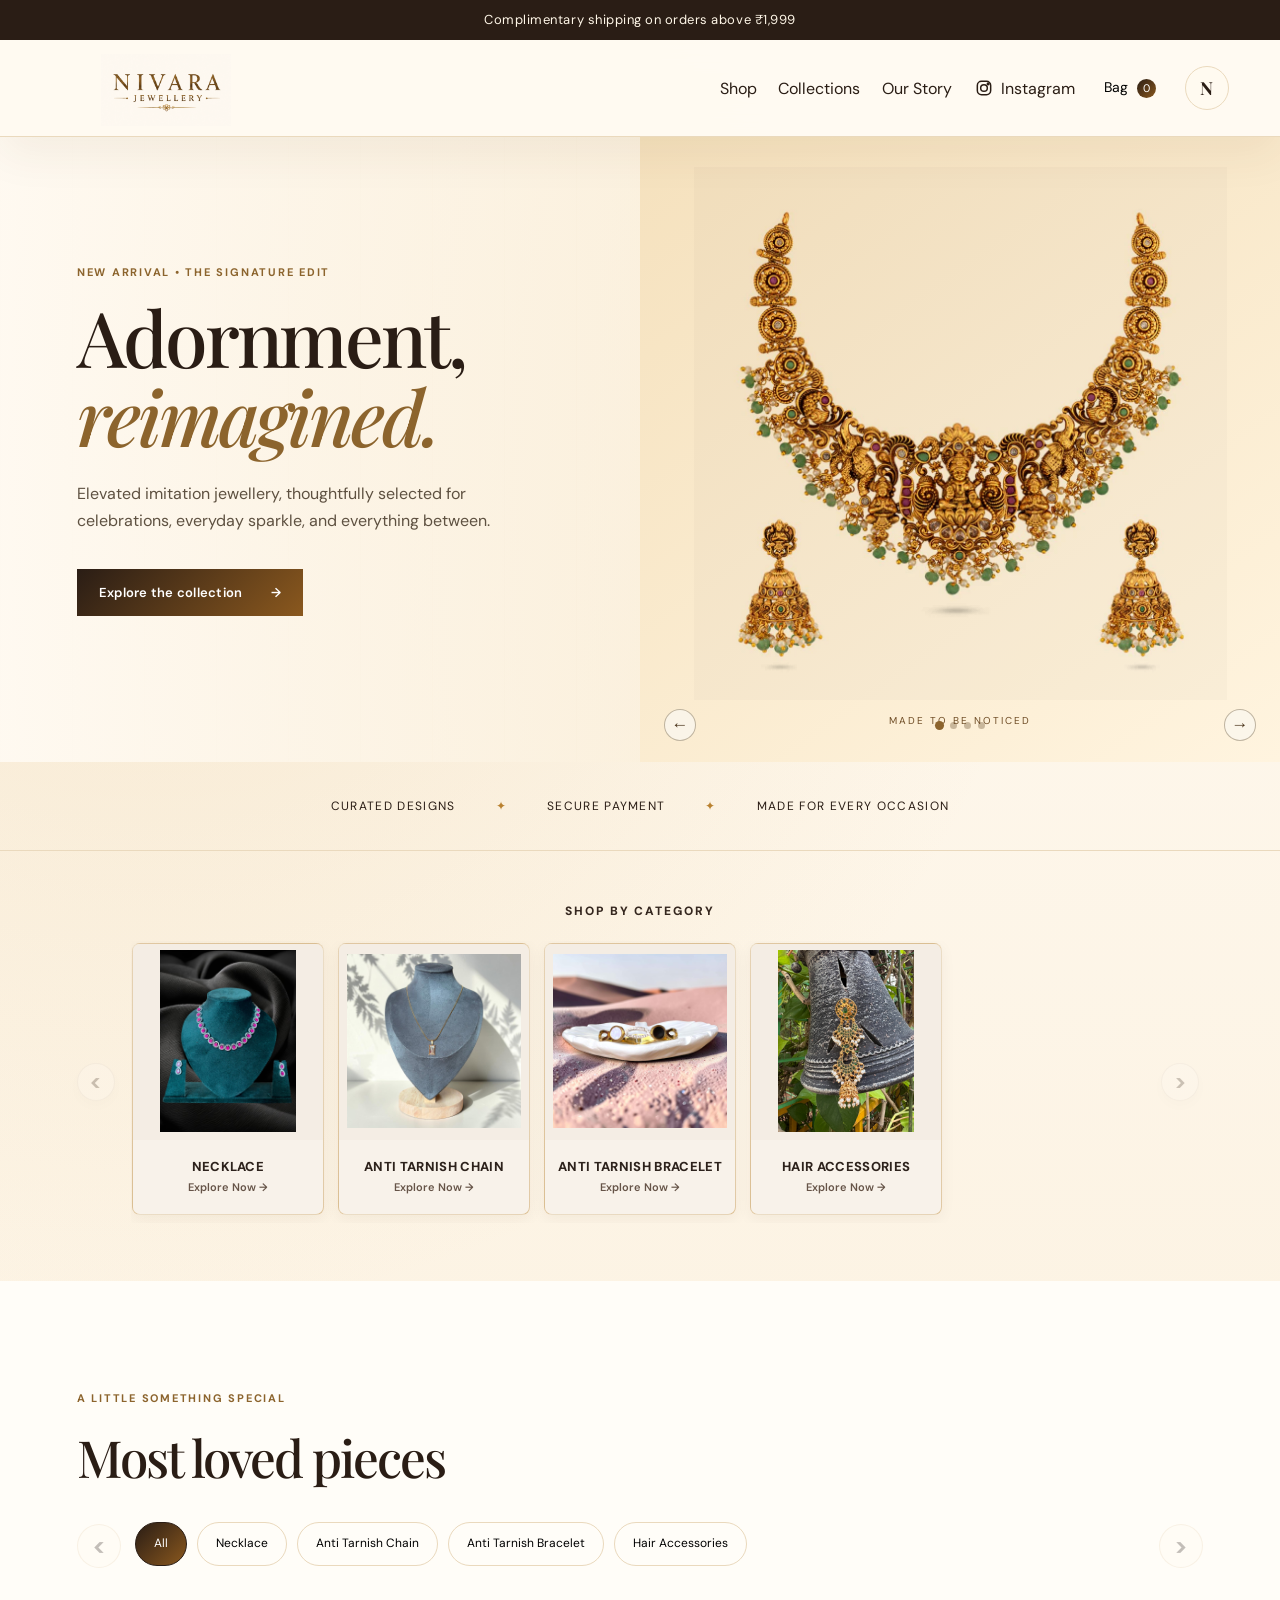
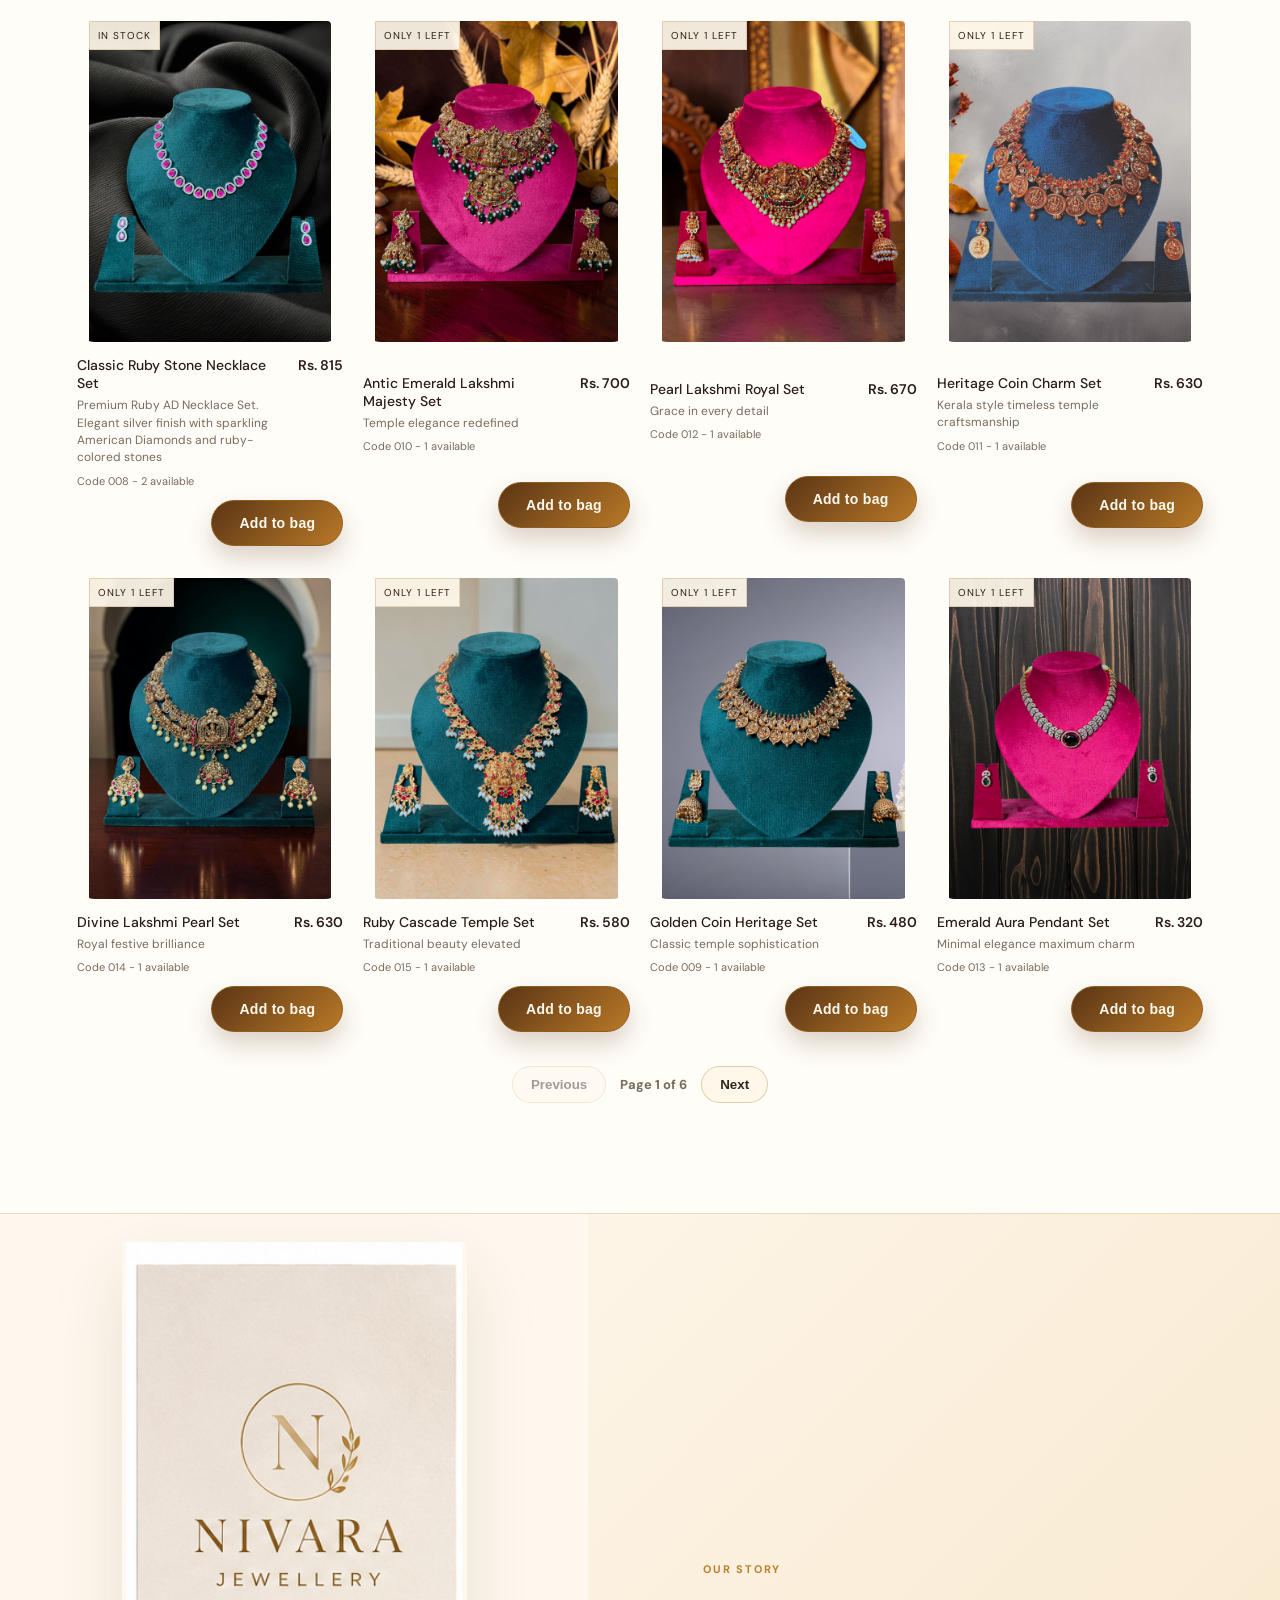
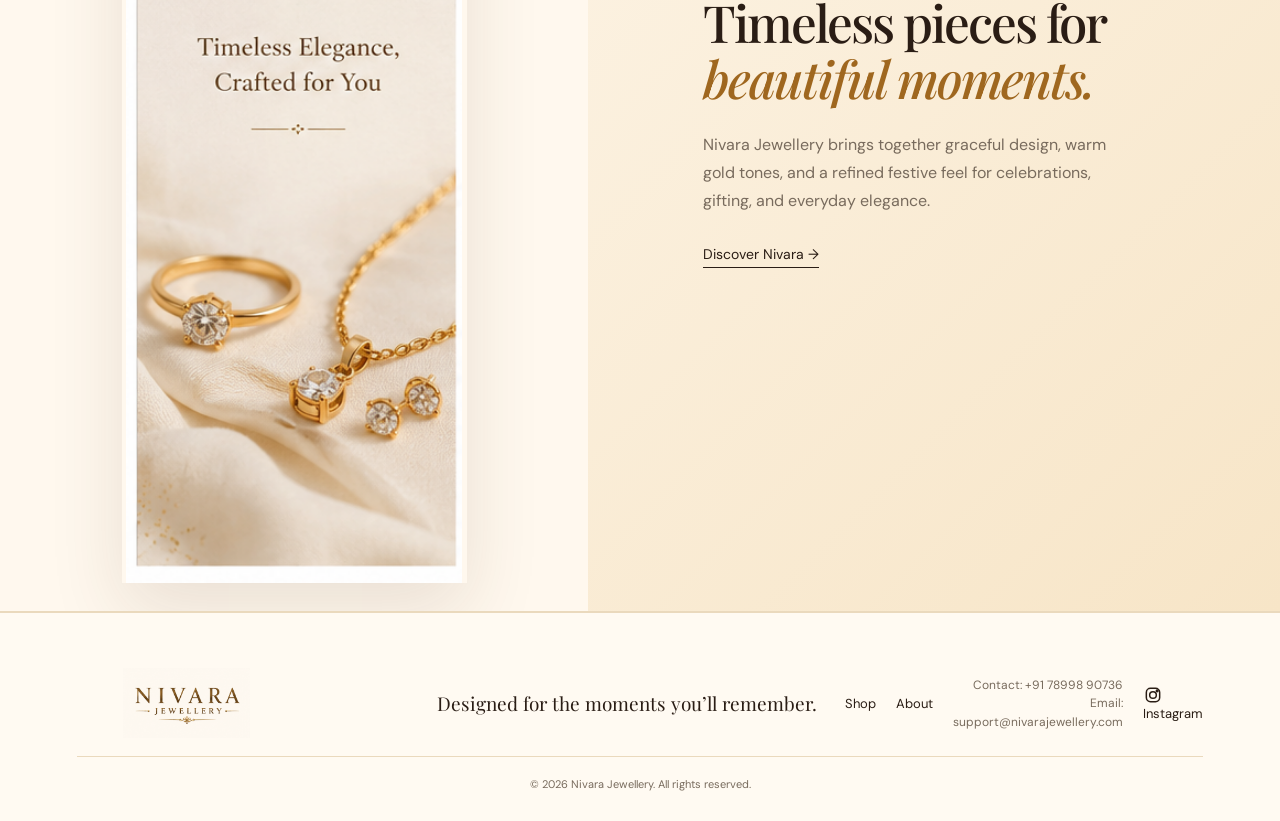
==== commit 778ac795: "Website Traffic dashboard to the Nivara Jewellery Admin. Website Traffic dashboard to the Nivara Jew" ====
--- a/index.html
+++ b/index.html
@@ -54,7 +54,6 @@
   <link rel="stylesheet" href="checkout-transition.css" />
   <link rel="stylesheet" href="mobile-ui-fix-v20.css" />
   <link rel="stylesheet" href="feedback.css" />
-  <link rel="stylesheet" href="mobile-product-filter.css?v=1" />
 </head>
 <body>
   <div class="announcement" id="announcementBar">Complimentary shipping on orders above &#8377;1,999</div>
@@ -104,40 +103,11 @@
 
     <section class="section products-section" id="shop">
       <div class="section-heading"><div><p class="eyebrow">A little something special</p><h2>Most loved pieces</h2></div></div>
-
-      <div class="catalog-search" role="search">
-        <span class="catalog-search-icon" aria-hidden="true">⌕</span>
-        <input
-          id="catalogSearchInput"
-          type="search"
-          inputmode="search"
-          autocomplete="off"
-          placeholder="Search jewellery, e.g. Bangles, Necklace..."
-          aria-label="Search products"
-        />
-        <button id="catalogSearchClear" class="catalog-search-clear" type="button" aria-label="Clear search" hidden>&times;</button>
-      </div>
-      <p id="catalogSearchStatus" class="catalog-search-status" aria-live="polite"></p>
-
       <div class="product-filter-carousel" aria-label="Product categories">
         <button class="product-filter-scroll-button" id="filterPrev" type="button" aria-label="Scroll product categories left">&lt;</button>
         <div class="filters" id="productFilters" tabindex="0" aria-label="Scrollable product categories"><button class="filter active" data-filter="all">All</button></div>
         <button class="product-filter-scroll-button" id="filterNext" type="button" aria-label="Scroll product categories right">&gt;</button>
       </div>
-
-      <div class="mobile-discovery-bar" aria-label="Product discovery controls">
-        <button id="mobileSortButton" class="mobile-discovery-action" type="button">
-          <span aria-hidden="true">⇅</span>
-          <span>SORT</span>
-          <b id="sortActiveLabel"></b>
-        </button>
-        <button id="mobileFilterButton" class="mobile-discovery-action" type="button">
-          <span aria-hidden="true">☷</span>
-          <span id="mobileFilterLabel">FILTER</span>
-        </button>
-      </div>
-      <div id="activeFilterChips" class="active-filter-chips" aria-live="polite"></div>
-
       <div class="products" id="products"></div>
       <div class="product-pagination" id="productPagination"></div>
     </section>
@@ -175,65 +145,6 @@
   </main>
 
   <footer id="contact"><div class="footer-logo"><img src="assets/logo-wordmark.png" alt="Nivara Jewellery" /></div><p>Designed for the moments you&rsquo;ll remember.</p><div><a href="#shop">Shop</a><a href="#story">About</a><span class="contact-details">Contact: +91 78998 90736<br>Email: support@nivarajewellery.com</span><a class="instagram-link" href="https://www.instagram.com/the_nivara_jewellery?igsh=aWtvbTczMnhhcXJt&utm_source=qr" target="_blank" rel="noopener"><svg class="instagram-icon" viewBox="0 0 24 24" aria-hidden="true"><rect x="4" y="4" width="16" height="16" rx="5"></rect><circle cx="12" cy="12" r="4"></circle><circle cx="17" cy="7" r="1"></circle></svg> Instagram</a></div><small>&copy; 2026 Nivara Jewellery. All rights reserved.</small></footer>
-
-
-  <div id="catalogSheetOverlay" class="catalog-sheet-overlay" hidden></div>
-
-  <section id="filterSheet" class="catalog-sheet filter-sheet" aria-hidden="true" hidden>
-    <div class="catalog-sheet-header">
-      <div>
-        <small>FILTERS</small>
-        <h2>Find your jewellery</h2>
-      </div>
-      <button type="button" class="catalog-sheet-close" data-close-catalog-sheet aria-label="Close filters">&times;</button>
-    </div>
-
-    <div class="filter-sheet-layout">
-      <nav class="filter-sheet-tabs" aria-label="Filter groups">
-        <button type="button" class="filter-tab active" data-filter-tab="category">Category</button>
-        <button type="button" class="filter-tab" data-filter-tab="price">Price</button>
-        <button type="button" class="filter-tab" data-filter-tab="availability">Availability</button>
-      </nav>
-
-      <div class="filter-sheet-options">
-        <div class="filter-option-panel active" data-filter-panel="category">
-          <div id="mobileCategoryOptions"></div>
-        </div>
-
-        <div class="filter-option-panel" data-filter-panel="price">
-          <label><input type="radio" name="mobilePrice" value="all" checked> All prices</label>
-          <label><input type="radio" name="mobilePrice" value="under1000"> Under Rs. 1,000</label>
-          <label><input type="radio" name="mobilePrice" value="1000-1999"> Rs. 1,000 - 1,999</label>
-          <label><input type="radio" name="mobilePrice" value="2000plus"> Rs. 2,000 &amp; above</label>
-        </div>
-
-        <div class="filter-option-panel" data-filter-panel="availability">
-          <label><input id="mobileInStock" type="checkbox"> In stock only</label>
-        </div>
-      </div>
-    </div>
-
-    <div class="catalog-sheet-footer">
-      <button id="clearMobileFilters" type="button" class="catalog-clear">CLEAR ALL</button>
-      <button id="applyMobileFilters" type="button" class="catalog-apply">SHOW PRODUCTS</button>
-    </div>
-  </section>
-
-  <section id="sortSheet" class="catalog-sheet sort-sheet" aria-hidden="true" hidden>
-    <div class="catalog-sheet-header">
-      <div>
-        <small>SORT BY</small>
-        <h2>Choose an order</h2>
-      </div>
-      <button type="button" class="catalog-sheet-close" data-close-catalog-sheet aria-label="Close sort">&times;</button>
-    </div>
-
-    <div class="sort-options">
-      <label><input type="radio" name="mobileSort" value="recommended" checked> Recommended</label>
-      <label><input type="radio" name="mobileSort" value="price-low"> Price: Low to High</label>
-      <label><input type="radio" name="mobileSort" value="price-high"> Price: High to Low</label>
-    </div>
-  </section>
 
 <aside class="cart-panel" id="cartPanel" aria-label="Shopping bag" aria-hidden="true"><div class="cart-header"><h2>Your bag <span id="cartTitleCount">0</span></h2><button id="cartClose" aria-label="Close shopping bag">&times;</button></div><div id="cartItems" class="cart-items"></div><div class="cart-empty" id="cartEmpty">Your bag is waiting for its first sparkle.<br><button id="continueShopping">Continue shopping</button></div><div class="cart-footer"><div class="cart-total-row"><span>Subtotal</span><strong id="cartSubtotal">&#8377;0</strong></div><div class="cart-total-row promo-discount-row" id="promoDiscountRow" hidden><span id="promoDiscountLabel">Promo discount</span><strong id="promoDiscount">- &#8377;0</strong></div><div class="cart-total-row" id="cartShippingRow" hidden><span>Shipping</span><strong id="cartShipping">&#8377;0</strong></div><div class="cart-total-row cart-grand-total" id="cartGrandTotalRow" hidden><span>Total</span><strong id="cartGrandTotal">&#8377;0</strong></div><small>Shipping: ₹99 below ₹1,999. Free shipping from ₹1,999. Promo applies to product subtotal only.</small><button class="button button-dark" id="checkoutButton" type="button">Secure checkout</button><button class="button whatsapp-checkout-button" id="whatsappCheckoutButton" type="button">Continue on WhatsApp</button></div></aside><div class="overlay" id="overlay"></div>
   <section class="checkout-review-modal" id="checkoutReviewModal" aria-hidden="true" hidden>
@@ -302,6 +213,7 @@
   </div>
   <script src="app.js"></script>
   <script src="hero-image.js"></script>
+  <script src="traffic.js?v=31"></script>
 </body>
 </html>
 
